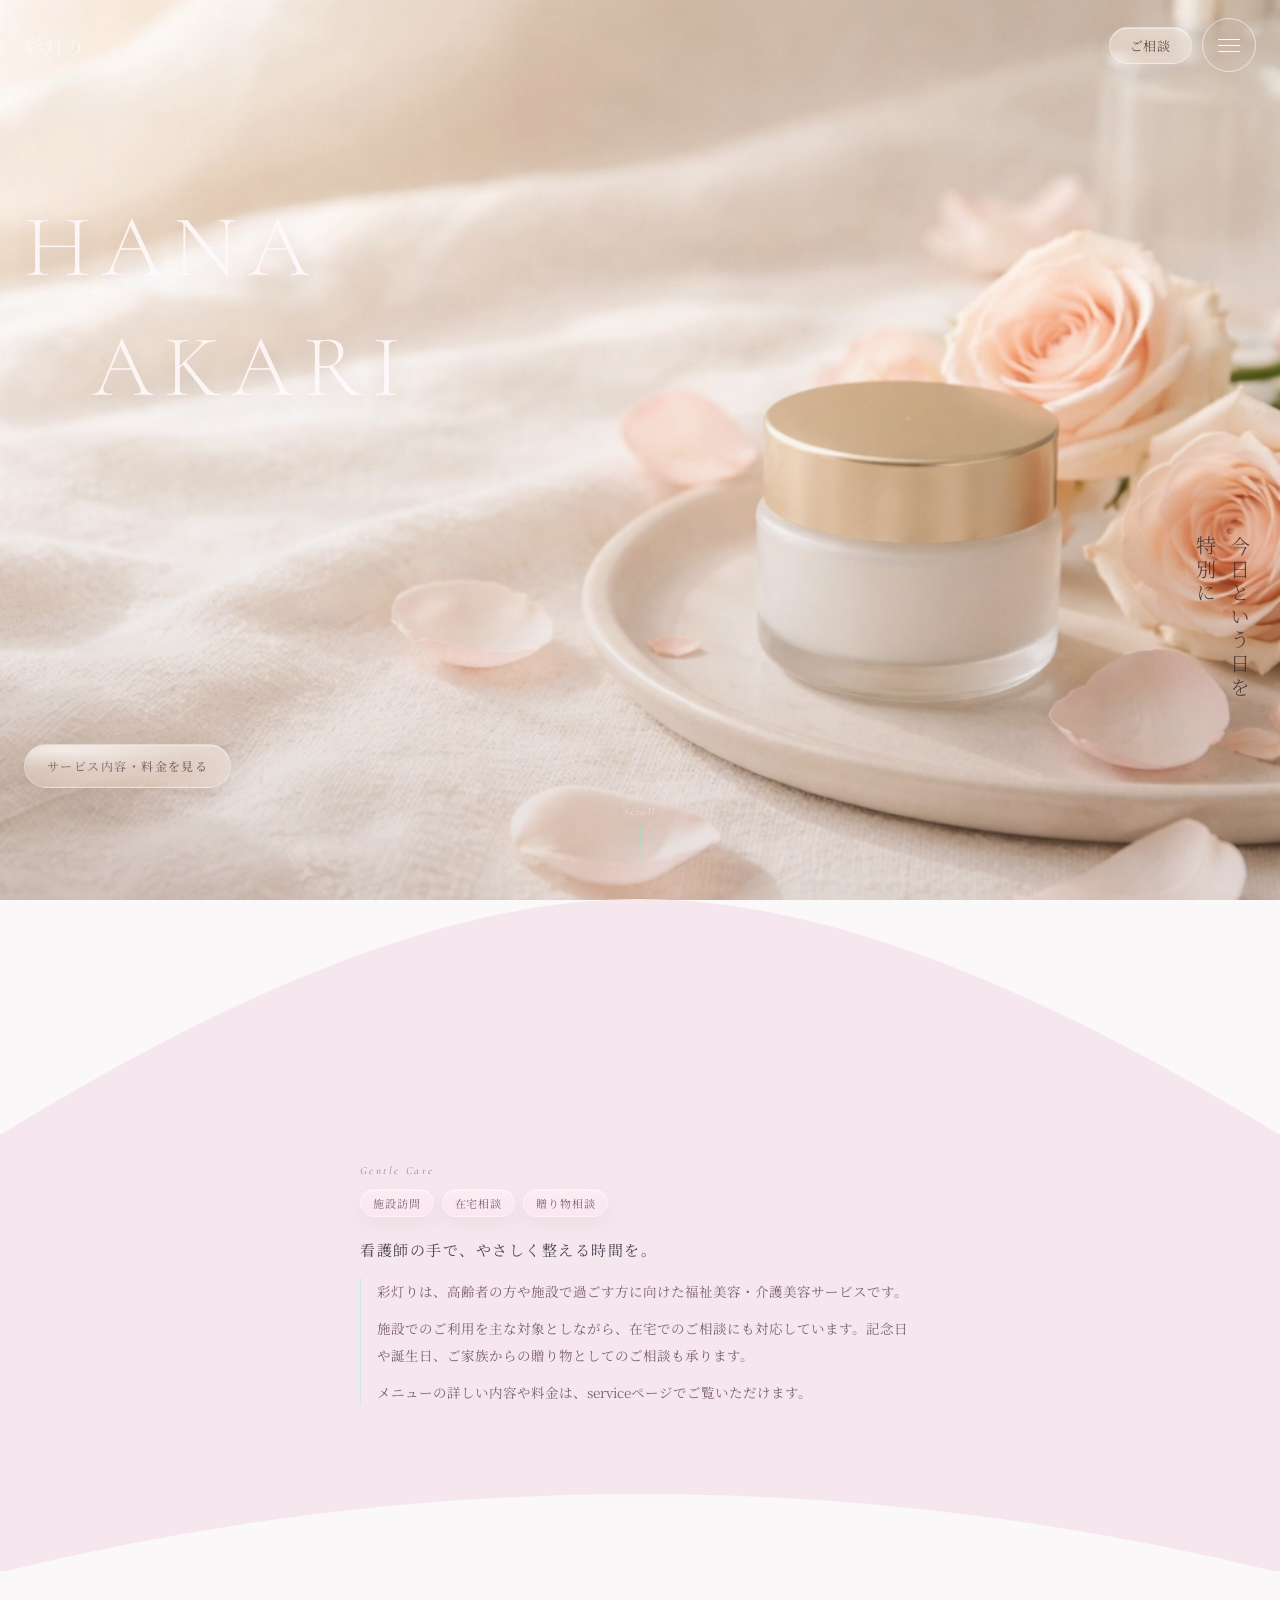
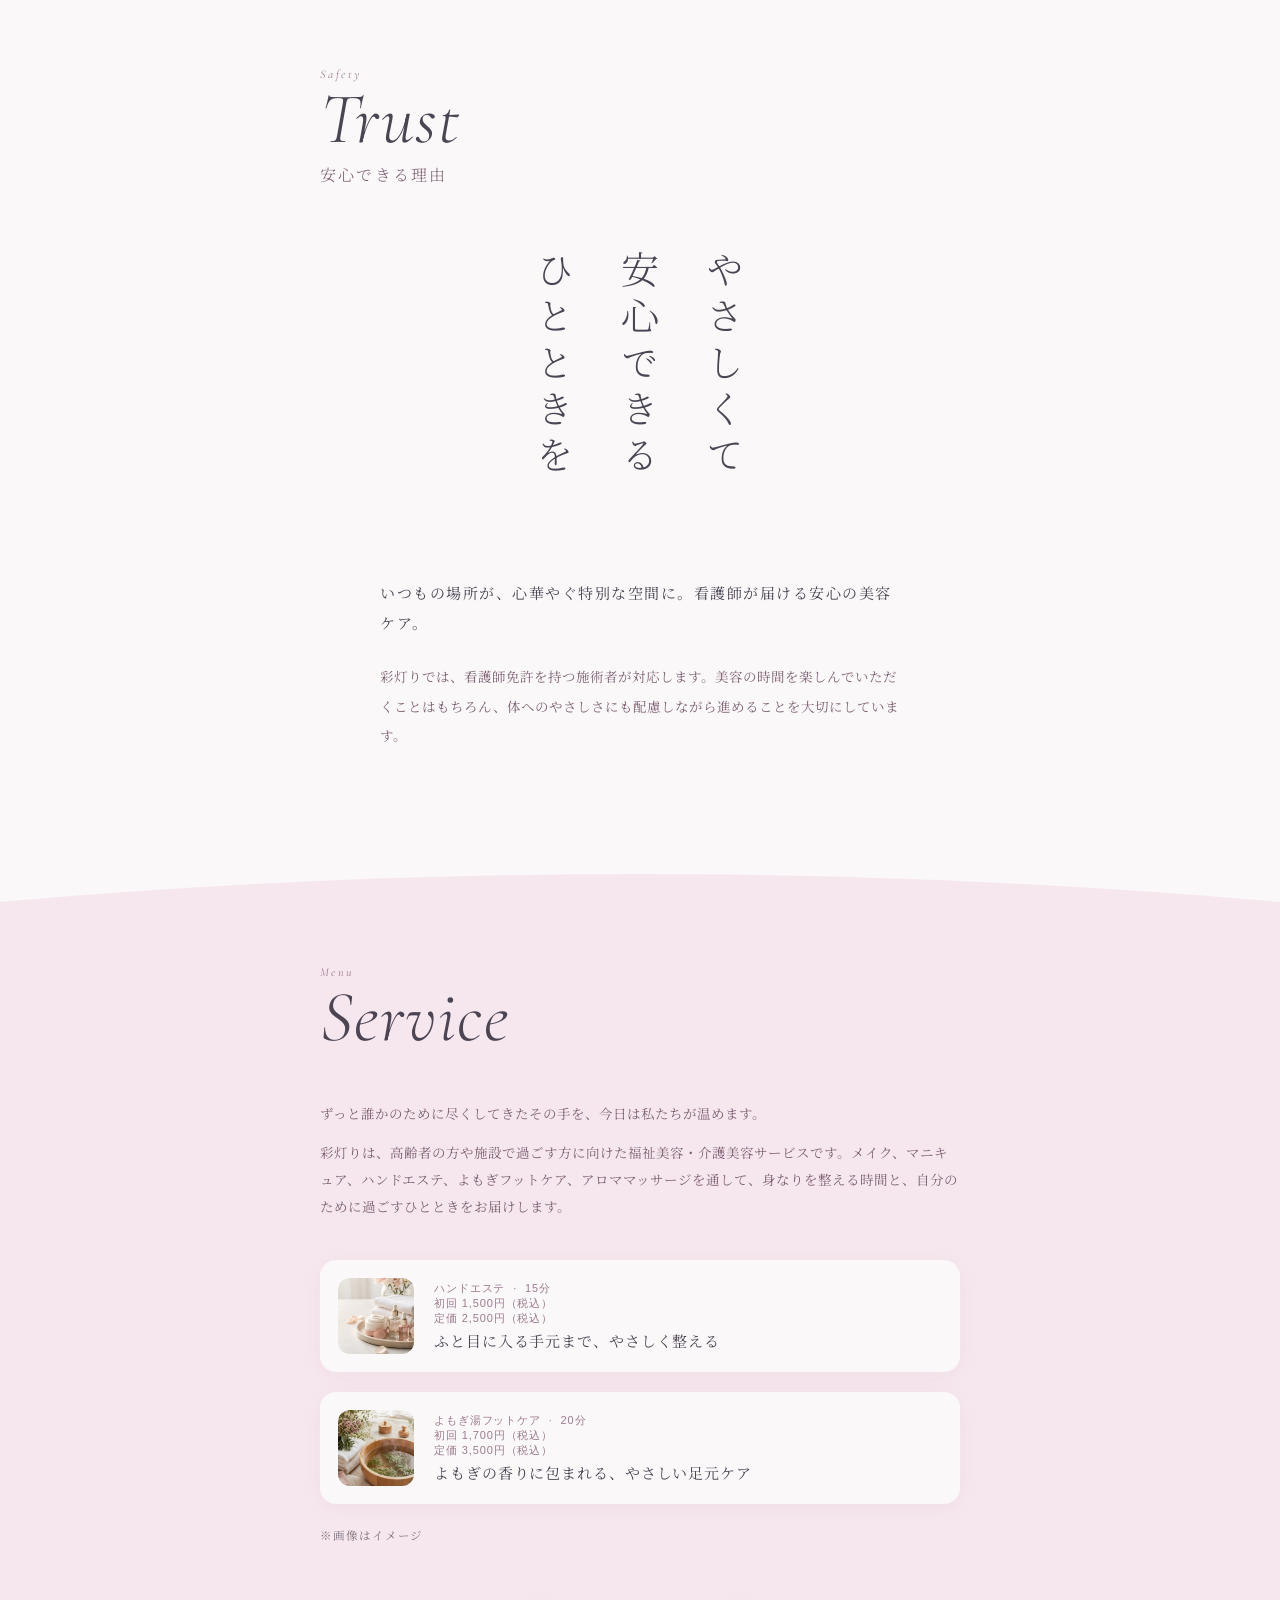
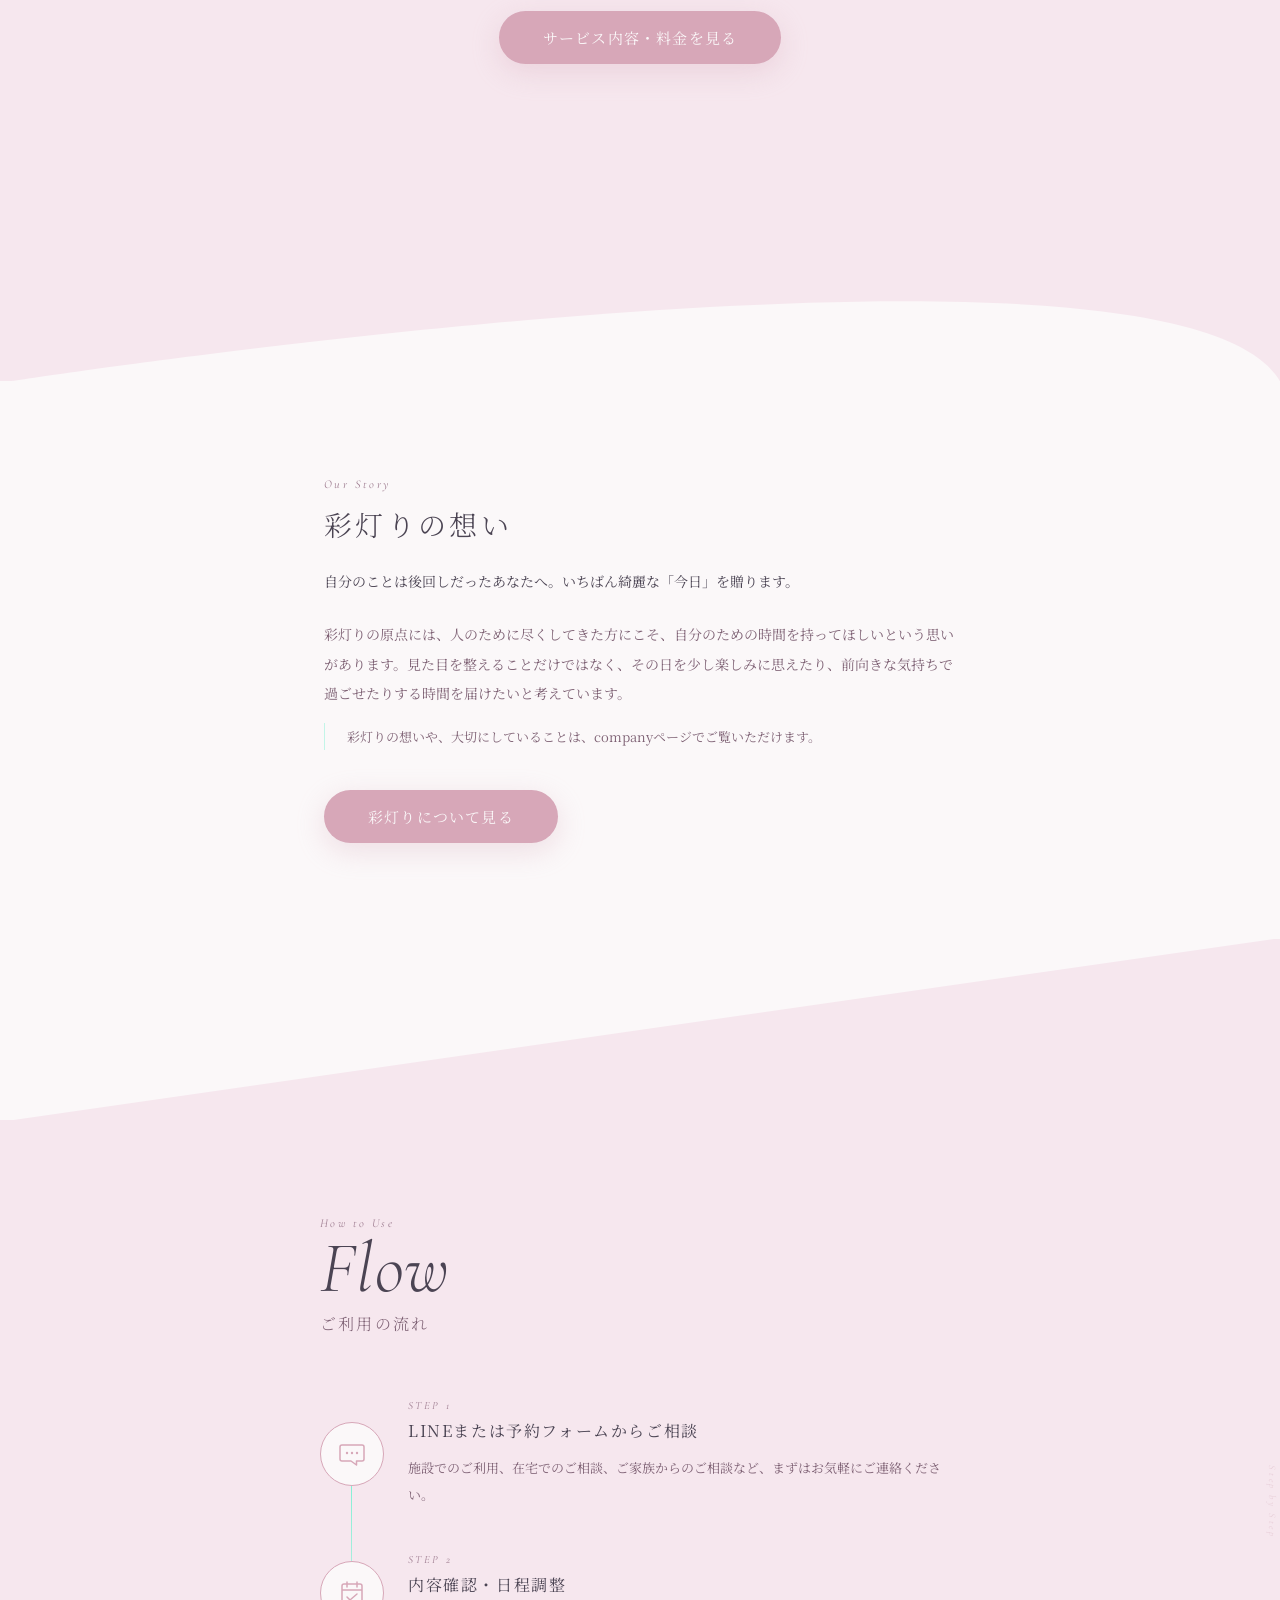
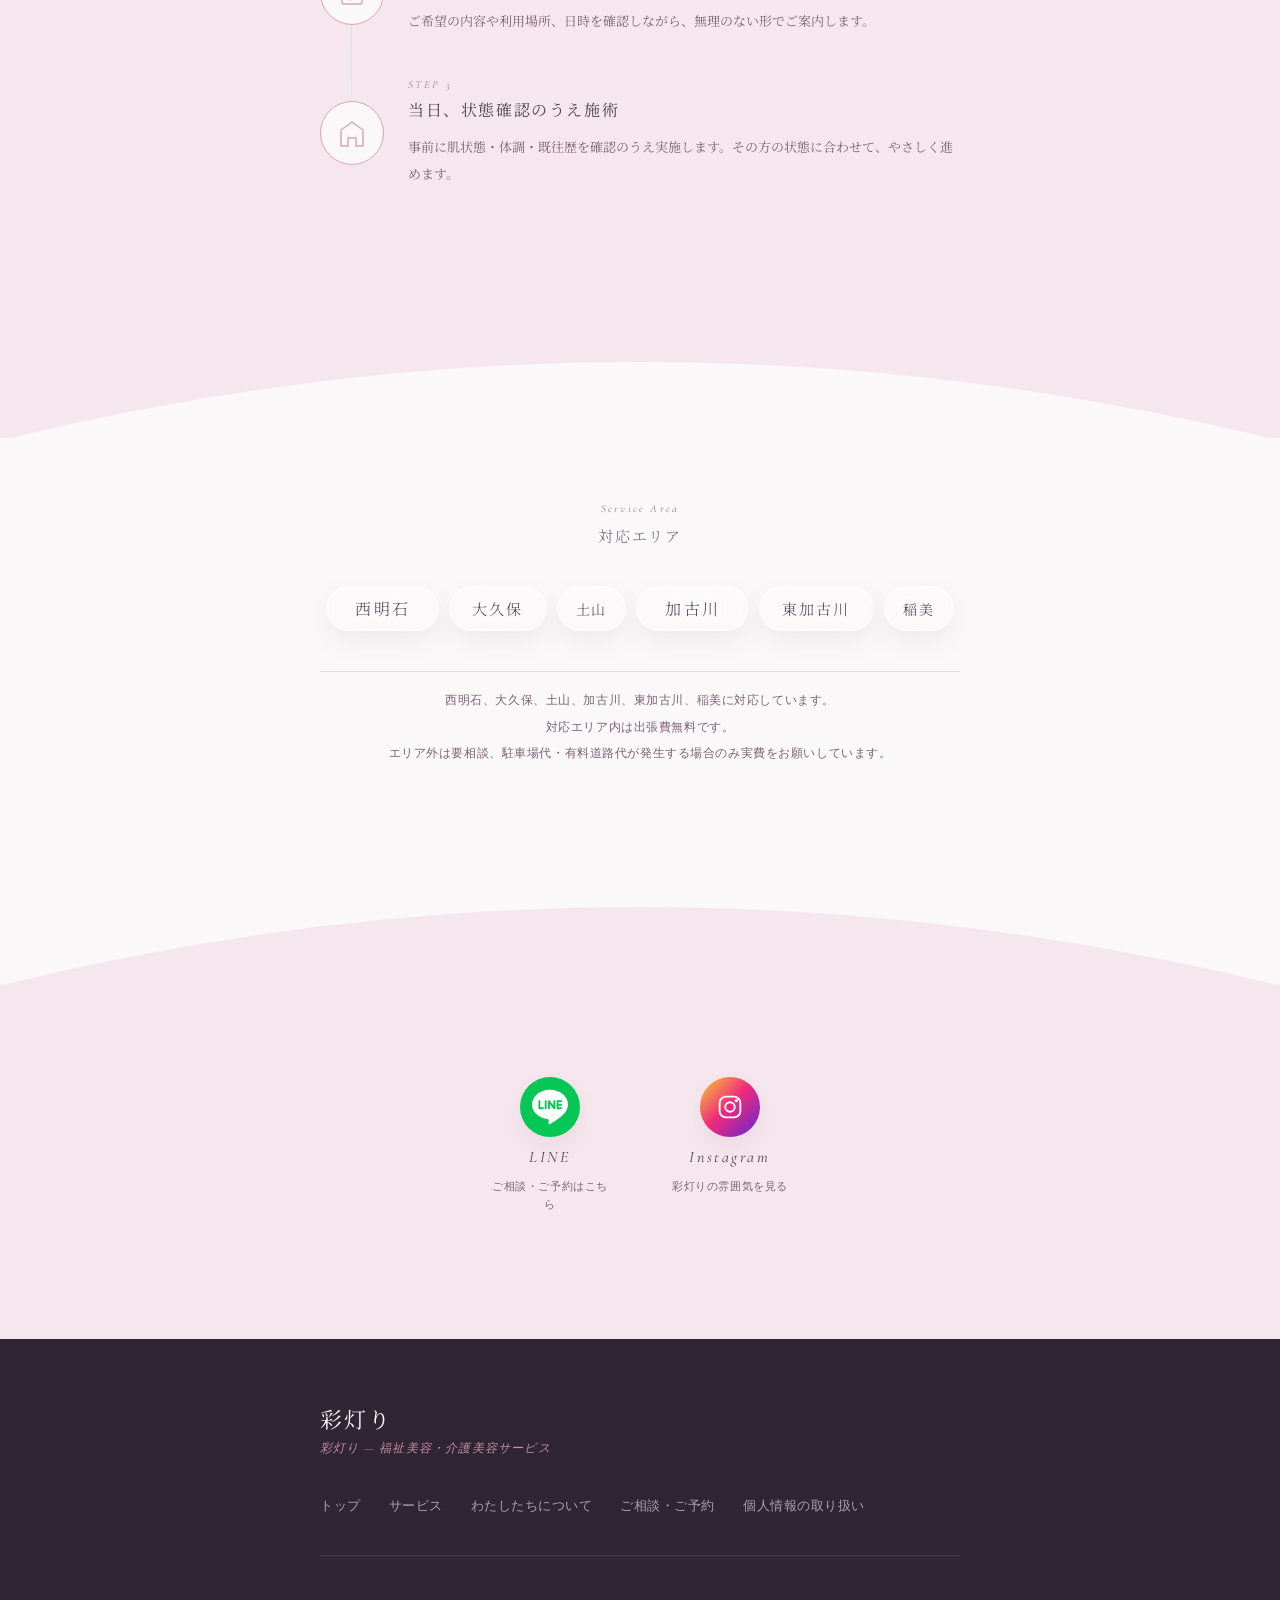
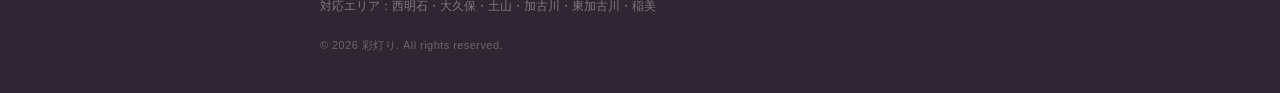
==== index.html @ be85fb14 "Add files via upload" ====
<!DOCTYPE html>
<html lang="ja">
<head>
  <meta charset="utf-8" />
  <meta name="viewport" content="width=device-width, initial-scale=1.0" />

  <title>彩灯り｜福祉美容・介護美容サービス</title>
  <meta name="description" content="彩灯りは、高齢者の方や施設で過ごす方に向けた福祉美容・介護美容サービスです。西明石・大久保・土山・加古川・東加古川・稲美を中心に、メイク、マニキュア、ハンドエステ、よもぎフットケア、アロママッサージをお届けします。" />

  <link rel="canonical" href="https://hanaakari.remedora.jp/" />

  <link rel="icon" href="assets/images/favicon.ico" />
  <link rel="apple-touch-icon" href="assets/images/apple-touch-icon.png" />

  <meta property="og:type" content="website" />
  <meta property="og:site_name" content="彩灯り" />
  <meta property="og:title" content="彩灯り｜福祉美容・介護美容サービス" />
  <meta property="og:description" content="看護師免許を持つ施術者が、福祉美容とアロマケアで今日という日を特別にする時間をお届けします。" />
  <meta property="og:url" content="https://hanaakari.remedora.jp/" />
  <meta property="og:image" content="https://hanaakari.remedora.jp/assets/images/ogp.jpg" />
  <meta property="og:locale" content="ja_JP" />

  <meta name="twitter:card" content="summary_large_image" />
  <meta name="twitter:title" content="彩灯り｜福祉美容・介護美容サービス" />
  <meta name="twitter:description" content="看護師免許を持つ施術者が、福祉美容とアロマケアで今日という日を特別にする時間をお届けします。" />
  <meta name="twitter:image" content="https://hanaakari.remedora.jp/assets/images/ogp.jpg" />

  <link rel="preconnect" href="https://fonts.googleapis.com" />
  <link rel="preconnect" href="https://fonts.gstatic.com" crossorigin />
  <link href="https://fonts.googleapis.com/css2?family=Cormorant+Garamond:ital,wght@0,300;0,400;1,300;1,400&amp;family=Noto+Serif+JP:wght@300;400&amp;display=swap" rel="stylesheet" />

  <link rel="stylesheet" href="assets/css/base.css" />
  <link rel="stylesheet" href="assets/css/components.css" />
  <link rel="stylesheet" href="assets/css/sections.css" />

  <script async src="https://www.googletagmanager.com/gtag/js?id=G-NT072ZRGZ3"></script>
  <script>
    window.dataLayer = window.dataLayer || [];
    function gtag(){dataLayer.push(arguments);}
    gtag('js', new Date());
    gtag('config', 'G-NT072ZRGZ3');
  </script>
</head>
<body>
<!-- ========== Loading Screen ========== -->
<div aria-label="読み込み中" class="site-loading" id="site-loading" role="status">
<div aria-hidden="true" class="site-loading__circles">
<div class="site-loading__circle"></div>
<div class="site-loading__circle"></div>
<div class="site-loading__circle"></div>
</div>
<div class="site-loading__inner">
<p class="site-loading__logo">彩灯り</p>
<p class="site-loading__sub">Irodori Care</p>
<div aria-hidden="true" class="site-loading__bar">
<div class="site-loading__bar-fill"></div>
</div>
</div>
</div>
<!-- ========== Header ========== -->
<header class="site-header" role="banner">
<a aria-label="彩灯り トップへ" class="site-header__logo" href="index.html">彩灯り</a>
<div class="site-header__actions">
<a class="pill-link--header" href="contact.html">ご相談</a>
<button aria-controls="navDrawer" aria-expanded="false" aria-label="メニューを開く" class="menu-circle">
<span aria-hidden="true" class="menu-circle__lines">
<span></span><span></span><span></span>
</span>
</button>
</div>
</header>
<!-- Navigation Drawer -->
<nav aria-label="サイトナビゲーション" class="nav-drawer" id="navDrawer">
<ul class="nav-drawer__list" role="list">
<li class="nav-drawer__item">
<a class="nav-drawer__link" href="index.html">
          トップ <span class="nav-en">Home</span>
</a>
</li>
<li class="nav-drawer__item">
<a class="nav-drawer__link" href="service.html">
          サービス <span class="nav-en">Service</span>
</a>
</li>
<li class="nav-drawer__item">
<a class="nav-drawer__link" href="company.html">
          わたしたちについて <span class="nav-en">Company</span>
</a>
</li>
<li class="nav-drawer__item">
<a class="nav-drawer__link" href="contact.html">
          ご相談・ご予約 <span class="nav-en">Contact</span>
</a>
</li>
</ul>
<div class="nav-drawer__contact">
<p class="nav-drawer__contact-label">Contact</p>
<a class="pill-cta" href="contact.html">ご相談はこちら</a>
</div>
</nav>
<main>
<!-- ========== Hero ========== -->
<section aria-label="ヒーローセクション" class="hero hero--visual-first">
<div aria-hidden="true" class="hero__bg"></div>

<div aria-hidden="true" class="hero__vertical-copy">
<span class="hero__vertical-line">今日という日を<br>特別に</span>
</div>

<div class="hero__content hero__content--visual-first">
<p class="hero__brand" aria-label="彩灯り">
<span class="hero__brand-line">HANA</span>
<span class="hero__brand-line hero__brand-line--sub">AKARI</span>
</p>
<a class="pill-cta pill-cta--hero" href="service.html" data-ga4-event="service_interest_click" data-ga4-cta-location="hero" data-ga4-cta-text="サービス内容・料金を見る" data-ga4-page-type="home">サービス内容・料金を見る</a>
</div>

<div aria-hidden="true" class="hero__scroll">
<span class="hero__scroll-label">Scroll</span>
<span class="hero__scroll-line"></span>
</div>
</section>

<!-- shape: hero → hero intro -->
<div aria-hidden="true" class="curve-top">
<svg preserveaspectratio="none" viewbox="0 0 390 72" xmlns="http://www.w3.org/2000/svg">
<path d="M0,72 C78,24 142,0 195,0 C248,0 312,24 390,72 L390,72 L0,72 Z" fill="#F6E7EE"></path>
</svg>
</div>

<div class="home-hero-copy">
  <div class="home-hero-copy__inner">
    <span class="home-hero-copy__eyebrow fade-up">Gentle Care</span>

    <div class="home-hero-copy__chips fade-up" data-delay="60" aria-label="対応内容">
      <span class="home-hero-copy__chip">施設訪問</span>
      <span class="home-hero-copy__chip">在宅相談</span>
      <span class="home-hero-copy__chip">贈り物相談</span>
    </div>

    <p class="home-hero-copy__lead fade-up">看護師の手で、やさしく整える時間を。</p>

    <div class="home-hero-copy__body">
      <p class="home-hero-copy__text fade-up" data-delay="100">彩灯りは、高齢者の方や施設で過ごす方に向けた福祉美容・介護美容サービスです。</p>
      <p class="home-hero-copy__text fade-up" data-delay="200">施設でのご利用を主な対象としながら、在宅でのご相談にも対応しています。記念日や誕生日、ご家族からの贈り物としてのご相談も承ります。</p>
      <p class="home-hero-copy__text fade-up" data-delay="300">メニューの詳しい内容や料金は、serviceページでご覧いただけます。</p>
    </div>
  </div>
</div>

<div aria-hidden="true" class="shape-divider shape-divider--arch-soft shape-divider--source-pink">
  <svg preserveAspectRatio="none" viewBox="0 0 390 48" xmlns="http://www.w3.org/2000/svg">
    <path d="M0,48 Q195,0 390,48 Z" fill="#FBF8F9"></path>
  </svg>
</div>

<!-- ========== Home Trust ========== -->
<section aria-labelledby="trust-heading" class="home-trust">
<div class="home-trust__inner">
<div class="section-heading">
<span class="section-heading__eyebrow fade-up">Safety</span>
<h2 class="section-heading__title fade-up" data-delay="100" id="trust-heading">Trust</h2>
<span class="section-heading__title-ja fade-up" data-delay="150">安心できる理由</span>
</div>
<div aria-label="やさしく、無理なく受けるために" class="home-trust__vertical fade-up" data-delay="200">
  <span class="home-trust__vertical-line">ひとときを</span>
  <span class="home-trust__vertical-line">安心できる</span>
  <span class="home-trust__vertical-line">やさしくて</span>
</div>
<div class="home-trust__body">
<p class="home-trust__lead fade-up" data-delay="300">いつもの場所が、心華やぐ特別な空間に。看護師が届ける安心の美容ケア。</p>
<div class="home-trust__prose">
  <p class="home-trust__text fade-up" data-delay="380">
    彩灯りでは、看護師免許を持つ施術者が対応します。美容の時間を楽しんでいただくことはもちろん、体へのやさしさにも配慮しながら進めることを大切にしています。
  </p>
</div>
</div>
</section>

<div aria-hidden="true" class="shape-divider shape-divider--arch-soft shape-divider--trust-to-service">
  <svg preserveAspectRatio="none" viewBox="0 0 390 48" xmlns="http://www.w3.org/2000/svg">
    <path d="M0,48 Q195,0 390,48 Z" fill="#F6E7EE"></path>
  </svg>
</div>

<!-- ========== Service Preview ========== -->
<section aria-labelledby="service-preview-heading" class="service-preview">
<div class="service-preview__inner">
<div class="section-heading">
<span class="section-heading__eyebrow fade-up">Menu</span>
<h2 class="section-heading__title fade-up" data-delay="100" id="service-preview-heading">Service</h2>
<span class="section-heading__title-ja fade-up" data-delay="150">できることを見る</span>
<p class="section-heading__lead fade-up" data-delay="200">ずっと誰かのために尽くしてきたその手を、今日は私たちが温めます。</p>
<div class="service-preview__prose">
  <p class="service-preview__body fade-up" data-delay="250">
    彩灯りは、高齢者の方や施設で過ごす方に向けた福祉美容・介護美容サービスです。メイク、マニキュア、ハンドエステ、よもぎフットケア、アロママッサージを通して、身なりを整える時間と、自分のために過ごすひとときをお届けします。
  </p>

</div>
<div class="service-preview__cards">
<article class="service-preview-card fade-up" data-delay="100">
<div class="service-preview-card__thumb">
<img alt="ハンドエステのイメージ" loading="lazy" src="assets/images/service-hand.jpg"/>
</div>
<div class="service-preview-card__info">
<p class="service-preview-card__meta">ハンドエステ  ·  15分<br>初回 1,500円（税込）<br>定価 2,500円（税込）</p>
<p class="service-preview-card__name">ふと目に入る手元まで、やさしく整える</p>
</div>
</article>
<article class="service-preview-card fade-up" data-delay="200">
<div class="service-preview-card__thumb">
<img alt="よもぎ湯フットケアのイメージ" loading="lazy" src="assets/images/service-foot.jpg"/>
</div>
<div class="service-preview-card__info">
<p class="service-preview-card__meta">よもぎ湯フットケア  ·  20分<br>初回 1,700円（税込）<br>定価 3,500円（税込）</p>
<p class="service-preview-card__name">よもぎの香りに包まれる、やさしい足元ケア</p>
</div>
</article>

<p class="service-preview__note fade-up" data-delay="350">※画像はイメージ</p>

</div>
<div style="text-align:center; margin-top: 8px;">
<a class="pill-cta fade-up" href="service.html" data-ga4-event="service_interest_click" data-ga4-cta-location="service" data-ga4-cta-text="サービス内容・料金を見る" data-ga4-page-type="home">サービス内容・料金を見る</a>
</div>
</div>
</section>
<!-- shape: service-preview → concept-preview (右寄りスクープ) -->
<div aria-hidden="true" class="shape-divider shape-divider--scoop-right shape-divider--source-pink">
<svg preserveaspectratio="none" viewbox="0 0 390 56">
<path d="M0,56 C0,56 360,0 390,56 Z" fill="#FBF8F9"></path>
</svg>
</div>
<!-- ========== Concept Preview ========== -->
<section aria-labelledby="concept-heading" class="concept-preview">
<div class="concept-preview__inner">

<div class="concept-preview__text-block">
<span class="concept-preview__eyebrow fade-up">Our Story</span>
<h2 class="concept-preview__title fade-up" data-delay="100" id="concept-heading">彩灯りの想い</h2><div class="concept-preview__prose fade-up" data-delay="200"><p class="concept-preview__body concept-preview__body--lead"><strong class="concept-preview__lead">自分のことは後回しだったあなたへ。いちばん綺麗な「今日」を贈ります。</strong></p><p class="concept-preview__body">彩灯りの原点には、人のために尽くしてきた方にこそ、自分のための時間を持ってほしいという思いがあります。見た目を整えることだけではなく、その日を少し楽しみに思えたり、前向きな気持ちで過ごせたりする時間を届けたいと考えています。</p><p class="concept-preview__body concept-preview__body--closing">彩灯りの想いや、大切にしていることは、companyページでご覧いただけます。</p></div>
<a class="pill-cta fade-up" data-delay="300" href="company.html">彩灯りについて見る</a>
</div>
</div>
</section>
<!-- shape: concept-preview → home-flow (斜め上昇) -->
<div aria-hidden="true" class="shape-divider shape-divider--diagonal">
<svg preserveaspectratio="none" viewbox="0 0 390 56">
<path d="M0,56 L390,0 L390,56 Z" fill="#F6E7EE"></path>
</svg>
</div>
<!-- ========== Home Flow ========== -->
<section aria-labelledby="flow-heading" class="home-flow" style="position:relative;">
<div class="home-flow__inner">
<div class="section-heading home-flow__header">
<span class="section-heading__eyebrow fade-up">How to Use</span>
<h2 class="section-heading__title fade-up" data-delay="100" id="flow-heading">Flow</h2>
<span class="section-heading__title-ja fade-up" data-delay="150">ご利用の流れ</span>
</div>
<span aria-hidden="true" class="vert-section-label">Step by Step</span>
<ol class="home-flow__list">
<li class="home-flow__item fade-up" data-delay="100">
<div aria-hidden="true" class="home-flow__icon">
<svg fill="none" height="28" viewbox="0 0 28 28" width="28" xmlns="http://www.w3.org/2000/svg">
<path d="M24 5H4a2 2 0 00-2 2v12a2 2 0 002 2h9l5.5 4v-4H24a2 2 0 002-2V7a2 2 0 00-2-2z" stroke="currentColor" stroke-linejoin="round" stroke-width="1.5"></path>
<circle cx="9" cy="13" fill="currentColor" r="1.2"></circle>
<circle cx="14" cy="13" fill="currentColor" r="1.2"></circle>
<circle cx="19" cy="13" fill="currentColor" r="1.2"></circle>
</svg>
</div>
<div class="home-flow__content">
<span class="home-flow__step">STEP 1</span>
<h3 class="home-flow__title">LINEまたは予約フォームからご相談</h3>
<p class="home-flow__text">施設でのご利用、在宅でのご相談、ご家族からのご相談など、まずはお気軽にご連絡ください。</p>
</div>
</li>
<li class="home-flow__item fade-up" data-delay="200">
<div aria-hidden="true" class="home-flow__icon">
<svg fill="none" height="28" viewbox="0 0 28 28" width="28" xmlns="http://www.w3.org/2000/svg">
<rect height="20" rx="2" stroke="currentColor" stroke-width="1.5" width="20" x="4" y="5"></rect>
<line stroke="currentColor" stroke-width="1.5" x1="4" x2="24" y1="11" y2="11"></line>
<line stroke="currentColor" stroke-linecap="round" stroke-width="1.5" x1="9" x2="9" y1="3" y2="8"></line>
<line stroke="currentColor" stroke-linecap="round" stroke-width="1.5" x1="19" x2="19" y1="3" y2="8"></line>
<path d="M9 18l3 3 7-6" stroke="currentColor" stroke-linecap="round" stroke-linejoin="round" stroke-width="1.5"></path>
</svg>
</div>
<div class="home-flow__content">
<span class="home-flow__step">STEP 2</span>
<h3 class="home-flow__title">内容確認・日程調整</h3>
<p class="home-flow__text">ご希望の内容や利用場所、日時を確認しながら、無理のない形でご案内します。</p>
</div>
</li>
<li class="home-flow__item fade-up" data-delay="300">
<div aria-hidden="true" class="home-flow__icon">
<svg fill="none" height="28" viewbox="0 0 28 28" width="28" xmlns="http://www.w3.org/2000/svg">
<path d="M14 3L3 11v16h7v-8h8v8h7V11z" stroke="currentColor" stroke-linejoin="round" stroke-width="1.5"></path>
</svg>
</div>
<div class="home-flow__content">
<span class="home-flow__step">STEP 3</span>
<h3 class="home-flow__title">当日、状態確認のうえ施術</h3>
<p class="home-flow__text">事前に肌状態・体調・既往歴を確認のうえ実施します。その方の状態に合わせて、やさしく進めます。</p>
</div>
</li>
</ol>
</div>
</section>
<!-- shape: home-flow → home-area (ゆるいアーチ) -->
<div aria-hidden="true" class="shape-divider shape-divider--arch-soft shape-divider--source-pink">
<svg preserveaspectratio="none" viewbox="0 0 390 48">
<path d="M0,48 Q195,0 390,48 Z" fill="#FBF8F9"></path>
</svg>
</div>
<!-- ========== Home Area ========== -->
<section aria-labelledby="area-heading" class="home-area">
<div class="home-area__inner">
<div class="home-area__header">
<span class="home-area__label fade-up">Service Area</span>
<h2 class="home-area__title fade-up" data-delay="100" id="area-heading">対応エリア</h2>
</div>
<div class="home-area__chips fade-up" data-delay="200">
<span class="home-area__chip home-area__chip--wide">西明石</span>
<span class="home-area__chip">大久保</span>
<span class="home-area__chip home-area__chip--compact">土山</span>
<span class="home-area__chip home-area__chip--wide">加古川</span>
<span class="home-area__chip">東加古川</span>
<span class="home-area__chip home-area__chip--compact">稲美</span>
</div>
<div class="home-area__note fade-up" data-delay="300">
<p>西明石、大久保、土山、加古川、東加古川、稲美に対応しています。</p>
<p>対応エリア内は出張費無料です。</p>
<p>エリア外は要相談、駐車場代・有料道路代が発生する場合のみ実費をお願いしています。</p>
</div>
</div>
</section>
<div aria-hidden="true" class="shape-divider shape-divider--arch-soft shape-divider--source-off-white">
<svg preserveaspectratio="none" viewbox="0 0 390 48">
<path d="M0,48 Q195,0 390,48 Z" fill="#F6E7EE"></path>
</svg>
</div>
<!-- ========== Service Social Icons ========== -->
<section aria-label="SNS・お問い合わせ" class="service-social-icons">
  <div class="service-social-icons__inner">
    <ul class="service-social-icons__list" role="list">
      <li class="service-social-icons__item fade-up">
        <a aria-label="LINEで相談・ご予約" class="service-social-icons__link" href="https://chat.line.biz/Uea7caabaea876e6f69f7fde9b84fb55f/chat/2U6c88d57a7ef0c87a5e56146b86e56102?messageId=610021434470957183" rel="noopener noreferrer" target="_blank" data-ga4-event="line_click" data-ga4-cta-location="service" data-ga4-cta-text="LINE" data-ga4-page-type="home" data-ga4-destination-type="line">
          <span aria-hidden="true" class="service-social-icons__icon service-social-icons__icon--line">
            <svg viewBox="0 0 24 24" xmlns="http://www.w3.org/2000/svg" aria-hidden="true">
              <path fill="currentColor" d="M19.365 9.863c.349 0 .63.285.63.631 0 .345-.281.63-.63.63H17.61v1.125h1.755c.349 0 .63.283.63.63 0 .344-.281.629-.63.629h-2.386c-.345 0-.627-.285-.627-.629V8.108c0-.345.282-.63.63-.63h2.386c.346 0 .627.285.627.63 0 .349-.281.63-.63.63H17.61v1.125h1.755zm-3.855 3.016c0 .27-.174.51-.432.596-.064.021-.133.031-.199.031-.211 0-.391-.09-.51-.25l-2.443-3.317v2.94c0 .344-.279.629-.631.629-.346 0-.626-.285-.626-.629V8.108c0-.27.173-.51.43-.595.06-.023.136-.033.194-.033.195 0 .375.104.495.254l2.462 3.33V8.108c0-.345.282-.63.63-.63.345 0 .63.285.63.63v4.771zm-5.741 0c0 .344-.282.629-.631.629-.345 0-.627-.285-.627-.629V8.108c0-.345.282-.63.63-.63.346 0 .628.285.628.63v4.771zm-2.466.629H4.917c-.345 0-.63-.285-.63-.629V8.108c0-.345.285-.63.63-.63.348 0 .63.285.63.63v4.141h1.756c.348 0 .629.283.629.63 0 .344-.282.629-.629.629M24 10.314C24 4.943 18.615.572 12 .572S0 4.943 0 10.314c0 4.811 4.27 8.842 10.035 9.608.391.082.923.258 1.058.59.12.301.079.766.038 1.08l-.164 1.02c-.045.301-.24 1.186 1.049.645 1.291-.539 6.916-4.078 9.436-6.975C23.176 14.393 24 12.458 24 10.314"/>
            </svg>
          </span>
          <span class="service-social-icons__label">LINE</span>
          <span class="service-social-icons__sub">ご相談・ご予約はこちら</span>
        </a>
      </li>

      <li class="service-social-icons__item fade-up" data-delay="150">
        <a aria-label="Instagramで雰囲気を見る" class="service-social-icons__link" href="https://www.instagram.com/hanaakari.1111?igsh=MWtibWt0c3Vua2Qzdg==" rel="noopener noreferrer" target="_blank" data-ga4-event="instagram_click" data-ga4-cta-location="service" data-ga4-cta-text="Instagram" data-ga4-page-type="home" data-ga4-destination-type="instagram">
          <span aria-hidden="true" class="service-social-icons__icon service-social-icons__icon--ig">
            <svg viewBox="0 0 34 34" xmlns="http://www.w3.org/2000/svg" role="img" aria-hidden="true">
              <rect x="5.25" y="5.25" width="23.5" height="23.5" rx="7.2" stroke="currentColor" stroke-width="2.1" fill="none"/>
              <circle cx="17" cy="17" r="5.4" stroke="currentColor" stroke-width="2.1" fill="none"/>
              <circle cx="24.2" cy="9.8" r="1.9" fill="currentColor"/>
            </svg>
          </span>
          <span class="service-social-icons__label">Instagram</span>
          <span class="service-social-icons__sub">彩灯りの雰囲気を見る</span>
        </a>
      </li>
    </ul>
  </div>

</section>
</main>
<!-- ========== Footer ========== -->
<footer class="site-footer" role="contentinfo">
<div class="site-footer__inner">
<p class="site-footer__logo">彩灯り</p>
<p class="site-footer__tagline">彩灯り — 福祉美容・介護美容サービス</p>
<nav aria-label="フッターナビゲーション" class="site-footer__nav">
<a href="index.html">トップ</a>
<a href="service.html">サービス</a>
<a href="company.html">わたしたちについて</a>
<a href="contact.html">ご相談・ご予約</a>
<a href="privacy.html">個人情報の取り扱い</a>
</nav>
<p class="site-footer__area">対応エリア：西明石・大久保・土山・加古川・東加古川・稲美</p>
<p class="site-footer__copy">© 2026 彩灯り. All rights reserved.</p>
</div>
</footer>
<script src="assets/js/main.js"></script>
<script src="assets/js/custom-analytics.js"></script>
</body>
</html>
---- assets/css/base.css ----
/* ==========================================
   彩灯り (Irodori Care) - SP First Stylesheet
   ========================================== */

/* ==========================================
   1. Base & Variables
   ========================================== */
:root {
  /* Colors */
  --c-light-pink: #F6E7EE;
  --c-off-white: #FBF8F9;
  --c-pink-beige: #EED9DE;
  --c-lavender: #E9E1F0;
  --c-dusky-rose: #C48FA2;
  --c-mauve: #9D7B8F;
  --c-text-dark: #4B4453;
  --c-text-mid: #7E6174;
  --c-text-light: #FFF8FB;
  --c-cta: #D7A7B8;
  --c-cta-hover: #C49AAB;
  --c-deep: #2F2533;

  /* Spacing (8px grid) */
  --sp-xs: 8px;
  --sp-sm: 16px;
  --sp-md: 24px;
  --sp-lg: 40px;
  --sp-xl: 64px;
  --sp-2xl: 96px;

  /* Layout */
  --content-px: 24px;
  --max-content: 640px;

  /* Fonts */
  --font-mincho: "Noto Serif JP", "Hiragino Mincho ProN", "Yu Mincho", "YuMincho", serif;
  --font-sans: "Hiragino Kaku Gothic ProN", "Yu Gothic", "Noto Sans JP", sans-serif;
  --font-display: "Cormorant Garamond", "Playfair Display", Georgia, serif;

  /* Easing */
  --ease-out: cubic-bezier(0.25, 0.46, 0.45, 0.94);
  --dur-fade: 700ms;
}

/* Reset */
*, *::before, *::after {
  box-sizing: border-box;
  margin: 0;
  padding: 0;
}

html {
  font-size: 16px;
  scroll-behavior: smooth;
  -webkit-text-size-adjust: 100%;
  text-size-adjust: 100%;
}

body {
  font-family: var(--font-mincho);
  color: var(--c-text-dark);
  background: var(--c-off-white);
  overflow-x: hidden;
  -webkit-font-smoothing: antialiased;
  -moz-osx-font-smoothing: grayscale;
}

img {
  display: block;
  max-width: 100%;
  height: auto;
}

a {
  color: inherit;
  text-decoration: none;
}

button {
  border: none;
  background: none;
  cursor: pointer;
  font: inherit;
}

/* ==========================================
   2. Utility
   ========================================== */
.container {
  width: 100%;
  max-width: var(--max-content);
  margin-inline: auto;
  padding-inline: var(--content-px);
}

.visually-hidden {
  position: absolute;
  width: 1px;
  height: 1px;
  padding: 0;
  margin: -1px;
  overflow: hidden;
  clip: rect(0 0 0 0);
  white-space: nowrap;
  border: 0;
}
---- assets/css/components.css ----
/* ==========================================
   3. Header
   ========================================== */
.site-header {
  position: fixed;
  top: 0;
  left: 0;
  right: 0;
  z-index: 100;
  padding: 18px var(--content-px);
  display: flex;
  align-items: center;
  justify-content: space-between;
  transition: background 0.45s var(--ease-out), box-shadow 0.45s var(--ease-out);
}

.site-header.is-scrolled {
  background: rgba(251, 248, 249, 0.94);
  backdrop-filter: blur(10px);
  -webkit-backdrop-filter: blur(10px);
  box-shadow: 0 1px 24px rgba(196, 143, 162, 0.14);
}

.site-header__logo {
  font-family: var(--font-mincho);
  font-size: 19px;
  font-weight: 400;
  letter-spacing: 0.1em;
  color: var(--c-off-white);
  transition: color 0.45s var(--ease-out);
}

.site-header.is-scrolled .site-header__logo {
  color: var(--c-text-dark);
}

.site-header__actions {
  display: flex;
  align-items: center;
  gap: 10px;
}

/* Pill link in header */
.pill-link--header {
  display: inline-flex;
  align-items: center;
  justify-content: center;
  padding: 8px 20px;
  border-radius: 999px;
  border: 1px solid rgba(255, 255, 255, 0.34);
  background:
    linear-gradient(
      180deg,
      rgba(255, 255, 255, 0.34) 0%,
      rgba(255, 255, 255, 0.16) 52%,
      rgba(255, 255, 255, 0.10) 100%
    );
  backdrop-filter: blur(18px) saturate(165%);
  -webkit-backdrop-filter: blur(18px) saturate(165%);
  font-family: var(--font-mincho);
  font-size: 13px;
  letter-spacing: 0.06em;
  color: rgba(88, 67, 74, 0.92);
  box-shadow:
    0 10px 24px rgba(94, 71, 79, 0.08),
    inset 0 1px 0 rgba(255, 255, 255, 0.48),
    inset 0 -1px 0 rgba(255, 255, 255, 0.10);
  transition: background 0.3s, color 0.3s, box-shadow 0.3s, border-color 0.3s;
}

.site-header.is-scrolled .pill-link--header {
  border-color: rgba(196, 143, 162, 0.26);
  background:
    linear-gradient(
      180deg,
      rgba(255, 255, 255, 0.40) 0%,
      rgba(255, 255, 255, 0.18) 52%,
      rgba(255, 255, 255, 0.10) 100%
    );
  color: rgba(88, 67, 74, 0.94);
  backdrop-filter: blur(18px) saturate(165%);
  -webkit-backdrop-filter: blur(18px) saturate(165%);
}

/* Menu circle button */
.menu-circle {
  width: 54px;
  height: 54px;
  border-radius: 50%;
  border: 1px solid rgba(255, 248, 251, 0.65);
  background: transparent;
  color: var(--c-off-white);
  display: flex;
  align-items: center;
  justify-content: center;
  transition: border-color 0.3s, color 0.3s, background 0.3s;
  position: relative;
  z-index: 110;
}

.site-header.is-scrolled .menu-circle {
  border-color: var(--c-dusky-rose);
  color: var(--c-mauve);
}

.menu-circle__lines {
  display: flex;
  flex-direction: column;
  gap: 5px;
  width: 22px;
}

.menu-circle__lines span {
  display: block;
  height: 1px;
  background: currentColor;
  transition: transform 0.35s var(--ease-out), opacity 0.35s;
}

.menu-circle.is-active .menu-circle__lines span:nth-child(1) {
  transform: translateY(6px) rotate(45deg);
}
.menu-circle.is-active .menu-circle__lines span:nth-child(2) {
  opacity: 0;
}
.menu-circle.is-active .menu-circle__lines span:nth-child(3) {
  transform: translateY(-6px) rotate(-45deg);
}

/* Navigation drawer */
.nav-drawer {
  position: fixed;
  inset: 0;
  z-index: 90;
  background: var(--c-off-white);
  display: flex;
  flex-direction: column;
  justify-content: center;
  padding: 80px var(--content-px) var(--content-px);
  opacity: 0;
  pointer-events: none;
  transition: opacity 0.4s var(--ease-out);
}

.nav-drawer.is-open {
  opacity: 1;
  pointer-events: all;
}

.nav-drawer__list {
  list-style: none;
  display: flex;
  flex-direction: column;
  gap: 36px;
}

.nav-drawer__link {
  display: flex;
  align-items: baseline;
  gap: 16px;
  font-family: var(--font-mincho);
  font-size: 26px;
  font-weight: 300;
  color: var(--c-text-dark);
  letter-spacing: 0.08em;
  border-bottom: 1px solid var(--c-light-pink);
  padding-bottom: 14px;
  transition: color 0.25s;
}

.nav-drawer__link:hover {
  color: var(--c-mauve);
}

.nav-drawer__link .nav-en {
  font-family: var(--font-display);
  font-size: 14px;
  color: var(--c-text-mid);
  font-style: italic;
  letter-spacing: 0.12em;
}

.nav-drawer__contact {
  margin-top: 48px;
}

.nav-drawer__contact-label {
  font-family: var(--font-sans);
  font-size: 11px;
  letter-spacing: 0.14em;
  color: var(--c-text-mid);
  margin-bottom: 12px;
  text-transform: uppercase;
}

/* ==========================================
   4. Footer
   ========================================== */
.site-footer {
  background: var(--c-deep);
  color: var(--c-text-light);
  padding: var(--sp-xl) var(--content-px) 40px;
}

.site-footer__inner {
  max-width: var(--max-content);
  margin-inline: auto;
}

.site-footer__logo {
  font-family: var(--font-mincho);
  font-size: 22px;
  letter-spacing: 0.1em;
  margin-bottom: 6px;
}

.site-footer__tagline {
  font-family: var(--font-display);
  font-size: 12px;
  font-style: italic;
  color: var(--c-dusky-rose);
  letter-spacing: 0.1em;
  margin-bottom: var(--sp-lg);
}

.site-footer__nav {
  display: flex;
  flex-wrap: wrap;
  gap: 12px 28px;
  margin-bottom: var(--sp-lg);
  padding-bottom: var(--sp-lg);
  border-bottom: 1px solid rgba(255, 248, 251, 0.1);
}

.site-footer__nav a {
  font-family: var(--font-sans);
  font-size: 13px;
  color: rgba(255, 248, 251, 0.6);
  letter-spacing: 0.04em;
  transition: color 0.2s;
}

.site-footer__nav a:hover {
  color: var(--c-cta);
}

.site-footer__area {
  font-family: var(--font-sans);
  font-size: 12px;
  color: rgba(255, 248, 251, 0.4);
  line-height: 1.8;
  margin-bottom: 20px;
}

.site-footer__copy {
  font-family: var(--font-sans);
  font-size: 11px;
  color: rgba(255, 248, 251, 0.3);
  letter-spacing: 0.04em;
}

/* ==========================================
   5. CTA Buttons
   ========================================== */
.pill-cta {
  display: inline-flex;
  align-items: center;
  justify-content: center;
  gap: 8px;
  padding: 16px 44px;
  border-radius: 999px;
  background: var(--c-cta);
  color: var(--c-off-white);
  font-family: var(--font-mincho);
  font-size: 15px;
  letter-spacing: 0.08em;
  box-shadow: 0 8px 28px rgba(215, 167, 184, 0.32);
  transition: transform 0.28s var(--ease-out), box-shadow 0.28s, background 0.28s;
}

.pill-cta:hover {
  transform: translateY(-3px);
  box-shadow: 0 14px 36px rgba(215, 167, 184, 0.44);
  background: var(--c-cta-hover);
}

.pill-cta--hero {
  background: rgba(255, 248, 251, 0.78);
  color: var(--c-text-dark);
  backdrop-filter: blur(14px);
  -webkit-backdrop-filter: blur(14px);
  box-shadow: 0 8px 24px rgba(0, 0, 0, 0.12);
}

.pill-cta--hero:hover {
  background: rgba(255, 248, 251, 0.94);
  transform: translateY(-3px);
}

.pill-cta--line {
  background: #06C755;
  box-shadow: 0 8px 24px rgba(6, 199, 85, 0.28);
}

.pill-cta--line:hover {
  background: #04b34c;
  box-shadow: 0 12px 32px rgba(6, 199, 85, 0.4);
}

.pill-cta--phone {
  background: var(--c-off-white);
  color: var(--c-text-dark);
  box-shadow: 0 8px 24px rgba(0, 0, 0, 0.1);
}

.pill-cta--phone:hover {
  background: #fff;
  transform: translateY(-3px);
}

.circle-cta {
  width: 72px;
  height: 72px;
  border-radius: 50%;
  border: 1.5px solid var(--c-dusky-rose);
  background: transparent;
  color: var(--c-dusky-rose);
  font-size: 22px;
  display: inline-flex;
  align-items: center;
  justify-content: center;
  transition: all 0.28s var(--ease-out);
  flex-shrink: 0;
}

.circle-cta:hover {
  background: var(--c-dusky-rose);
  color: var(--c-off-white);
  transform: translateY(-2px);
}

/* ==========================================
   6. Curve Dividers
   ========================================== */
.curve-top,
.curve-bottom {
  display: block;
  width: 100%;
  overflow: hidden;
  line-height: 0;
  position: relative;
  z-index: 2;
  isolation: isolate;
}

.curve-top {
  margin-bottom: -1px;
}

.curve-bottom {
  margin-top: -1px;
}

.curve-top svg,
.curve-bottom svg {
  display: block;
  width: calc(100% + 2px);
  margin-left: -1px;
  backface-visibility: hidden;
  transform: translateZ(0);
}

/* ==========================================
   7. Section Heading
   ========================================== */
.section-heading {
  margin-bottom: var(--sp-lg);
}

.section-heading__eyebrow {
  font-family: var(--font-display);
  font-size: 12px;
  letter-spacing: 0.2em;
  color: var(--c-mauve);
  margin-bottom: 4px;
  font-style: italic;
  display: block;
}

.section-heading__title {
  font-family: var(--font-display);
  font-size: clamp(48px, 13vw, 72px);
  font-weight: 300;
  line-height: 0.95;
  letter-spacing: 0.02em;
  color: var(--c-text-dark);
  font-style: italic;
}

.section-heading__title-ja {
  display: block;
  font-family: var(--font-mincho);
  font-size: 16px;
  font-weight: 300;
  letter-spacing: 0.14em;
  color: var(--c-text-mid);
  margin-top: 10px;
  font-style: normal;
}

.section-heading__lead {
  font-family: var(--font-mincho);
  font-size: 13.5px;
  line-height: 2.0;
  color: var(--c-text-mid);
  margin-top: 16px;
  max-width: 74vw;
}

/* ==========================================
   8. Fade-up Animation
   ========================================== */
.fade-up {
  opacity: 0;
  transform: translateY(18px);
  transition: opacity var(--dur-fade) var(--ease-out),
              transform var(--dur-fade) var(--ease-out);
}

.fade-up.is-visible {
  opacity: 1;
  transform: translateY(0);
}

.fade-up[data-delay="100"] { transition-delay: 0.1s; }
.fade-up[data-delay="200"] { transition-delay: 0.2s; }
.fade-up[data-delay="300"] { transition-delay: 0.3s; }
.fade-up[data-delay="400"] { transition-delay: 0.4s; }
.fade-up[data-delay="500"] { transition-delay: 0.5s; }

@media (prefers-reduced-motion: reduce) {
  .fade-up {
    opacity: 1;
    transform: none;
    transition: none;
  }
}

/* ==========================================
   9. Float Animation (CSS only, lightweight)
   ========================================== */
@keyframes gentleFloat {
  0%, 100% { transform: translateY(0px); }
  50%       { transform: translateY(-10px); }
}

@keyframes gentleFloatSlow {
  0%, 100% { transform: translateY(0px) rotate(-2deg); }
  50%       { transform: translateY(-8px) rotate(2deg); }
}

@keyframes scrollLine {
  0%   { transform: scaleY(0); transform-origin: top; }
  50%  { transform: scaleY(1); transform-origin: top; }
  51%  { transform: scaleY(1); transform-origin: bottom; }
  100% { transform: scaleY(0); transform-origin: bottom; }
}

@media (prefers-reduced-motion: reduce) {
  [class*="float"],
  .hero__deco {
    animation: none !important;
  }
}


/* ==========================================
   18. Loading Screen
   ========================================== */
.site-loading {
  position: fixed;
  inset: 0;
  z-index: 9999;
  background: var(--c-off-white);
  display: flex;
  align-items: center;
  justify-content: center;
  flex-direction: column;
  transition: opacity 0.7s var(--ease-out), visibility 0.7s;
}

.site-loading.is-hidden {
  opacity: 0;
  visibility: hidden;
  pointer-events: none;
}

/* Decorative concentric circles */
.site-loading__circles {
  position: absolute;
  inset: 0;
  display: flex;
  align-items: center;
  justify-content: center;
  pointer-events: none;
  overflow: hidden;
}

.site-loading__circle {
  position: absolute;
  border-radius: 50%;
  border: 1px solid var(--c-pink-beige);
}

.site-loading__circle:nth-child(1) {
  width: 200px;
  height: 200px;
  animation: loadingPulse 3s ease-in-out infinite;
}

.site-loading__circle:nth-child(2) {
  width: 300px;
  height: 300px;
  border-color: var(--c-light-pink);
  animation: loadingPulse 3s ease-in-out 0.4s infinite;
}

.site-loading__circle:nth-child(3) {
  width: 420px;
  height: 420px;
  border-color: rgba(246, 231, 238, 0.5);
  animation: loadingPulse 3s ease-in-out 0.8s infinite;
}

@keyframes loadingPulse {
  0%, 100% { opacity: 0.4; transform: scale(1); }
  50%       { opacity: 1;   transform: scale(1.03); }
}

/* Center content */
.site-loading__inner {
  position: relative;
  z-index: 1;
  text-align: center;
  display: flex;
  flex-direction: column;
  align-items: center;
  gap: 0;
}

.site-loading__logo {
  font-family: var(--font-mincho);
  font-size: 36px;
  font-weight: 300;
  letter-spacing: 0.2em;
  color: var(--c-text-dark);
  opacity: 0;
  transform: translateY(12px);
  animation: loadingFadeUp 0.7s var(--ease-out) 0.15s forwards;
  margin-bottom: 6px;
}

.site-loading__sub {
  font-family: var(--font-display);
  font-size: 13px;
  font-style: italic;
  letter-spacing: 0.22em;
  color: var(--c-mauve);
  opacity: 0;
  transform: translateY(10px);
  animation: loadingFadeUp 0.7s var(--ease-out) 0.35s forwards;
  margin-bottom: 36px;
}

/* Progress bar */
.site-loading__bar {
  width: 100px;
  height: 1px;
  background: var(--c-pink-beige);
  overflow: hidden;
  opacity: 0;
  animation: loadingFadeUp 0.5s var(--ease-out) 0.5s forwards;
}

.site-loading__bar-fill {
  height: 100%;
  width: 0;
  background: var(--c-dusky-rose);
  animation: loadingBarFill 1.4s var(--ease-out) 0.5s forwards;
}

@keyframes loadingFadeUp {
  to { opacity: 1; transform: translateY(0); }
}

@keyframes loadingBarFill {
  from { width: 0; }
  to   { width: 100%; }
}

@media (prefers-reduced-motion: reduce) {
  .site-loading__circle,
  .site-loading__logo,
  .site-loading__sub,
  .site-loading__bar,
  .site-loading__bar-fill {
    animation: none;
    opacity: 1;
    transform: none;
  }
  .site-loading__bar-fill {
    width: 100%;
  }
}

/* ==========================================
   21. Vertical Section Label
   ========================================== */
.vert-section-label {
  position: absolute;
  right: 2px;
  top: 50%;
  transform: translateY(-50%);
  writing-mode: vertical-rl;
  font-family: var(--font-display);
  font-size: 10px;
  letter-spacing: 0.26em;
  color: rgba(196, 143, 162, 0.28);
  font-style: italic;
  white-space: nowrap;
  pointer-events: none;
  user-select: none;
}


/* ==========================================
   37. Section Shape Dividers
   ========================================== */
.shape-divider {
  display: block;
  width: 100%;
  overflow: hidden;
  line-height: 0;
  position: relative;
  z-index: 2;
  isolation: isolate;
  margin-top: -1px;
  margin-bottom: -1px;
}

.shape-divider svg {
  display: block;
  width: calc(100% + 2px);
  margin-left: -1px;
  backface-visibility: hidden;
  transform: translateZ(0);
}

.shape-divider--arch-wide svg    { height: 80px; }
.shape-divider--arch-soft svg    { height: 56px; }
.shape-divider--scoop-right svg  { height: 56px; }
.shape-divider--scoop-left svg   { height: 56px; }
.shape-divider--diagonal svg     { height: 56px; }
.shape-divider--diagonal-rev svg { height: 56px; }
---- assets/css/sections.css ----
/* ==========================================
   10. Hero (index.html)
   ========================================== */
.hero {
  position: relative;
  height: 100svh;
  min-height: 620px;
  overflow: hidden;
}

/* Gradient placeholder (mimics warm care photography) */
.hero__bg {
  position: absolute;
  inset: 0;
  background-image: url('../images/hero-bg.jpg');
  background-size: cover;
  background-position: 62% center;
  will-change: transform;
  transform-origin: center;
}

.hero__bg::after {
  content: '';
  position: absolute;
  inset: 0;
  background: linear-gradient(
    to bottom,
    rgba(47, 37, 51, 0.04) 0%,
    rgba(47, 37, 51, 0.06) 50%,
    rgba(47, 37, 51, 0.22) 100%
  );
}

/* Decorative floating elements */
.hero__deco {
  position: absolute;
  z-index: 3;
  pointer-events: none;
}

.hero__deco--circle1 {
  right: 14vw;
  top: 12%;
  width: 52px;
  height: 52px;
  border-radius: 50%;
  border: 1px solid rgba(255, 248, 251, 0.3);
  animation: gentleFloat 5s ease-in-out infinite;
}

.hero__deco--circle2 {
  right: 8vw;
  top: 22%;
  width: 28px;
  height: 28px;
  border-radius: 50%;
  background: rgba(255, 248, 251, 0.12);
  animation: gentleFloat 4s ease-in-out 1.2s infinite;
}

.hero__deco--label {
  left: var(--content-px);
  top: 22%;
  animation: gentleFloatSlow 6s ease-in-out 0.5s infinite;
}

.hero__deco--label-inner {
  display: inline-flex;
  align-items: center;
  gap: 8px;
  padding: 7px 14px;
  border-radius: 999px;
  background: rgba(255, 248, 251, 0.16);
  backdrop-filter: blur(10px);
  -webkit-backdrop-filter: blur(10px);
  border: 1px solid rgba(255, 248, 251, 0.25);
  font-family: var(--font-sans);
  font-size: 11px;
  letter-spacing: 0.1em;
  color: rgba(255, 248, 251, 0.9);
}

.hero__deco--label-dot {
  width: 6px;
  height: 6px;
  border-radius: 50%;
  background: rgba(255, 248, 251, 0.8);
  flex-shrink: 0;
}

/* Vertical copy (right side) */
.hero__vertical-copy {
  position: absolute;
  right: 28px;
  top: 50%;
  transform: translateY(-50%);
  writing-mode: vertical-rl;
  text-orientation: upright;
  z-index: 6;
  display: flex;
  gap: 20px;
}

.hero__vertical-line {
  font-family: var(--font-mincho);
  font-size: 13px;
  font-weight: 300;
  letter-spacing: 0.18em;
  color: rgba(255, 248, 251, 0.84);
  line-height: 1.7;
}

/* Hero content (bottom-left) */
.hero__content {
  position: absolute;
  left: var(--content-px);
  bottom: 108px;
  width: 88vw;
  max-width: 540px;
  z-index: 5;
}

.hero__eyebrow {
  font-family: var(--font-sans);
  font-size: 10.5px;
  letter-spacing: 0.1em;
  color: rgba(255, 248, 251, 0.72);
  margin-bottom: 12px;
  line-height: 1.7;
}

.hero__title {
  font-family: var(--font-display);
  font-size: clamp(68px, 17vw, 108px);
  font-weight: 300;
  line-height: 0.9;
  letter-spacing: 0.06em;
  color: var(--c-off-white);
  font-style: italic;
  margin-bottom: 4px;
}

.hero__title-ja {
  display: block;
  font-family: var(--font-mincho);
  font-size: 17px;
  font-weight: 300;
  letter-spacing: 0.16em;
  line-height: 1;
  font-style: normal;
  color: rgba(255, 248, 251, 0.88);
  margin-bottom: 18px;
  margin-top: 8px;
}

.hero__lead {
  font-family: var(--font-mincho);
  font-size: 13px;
  line-height: 2.0;
  color: rgba(255, 248, 251, 0.78);
  margin-bottom: 30px;
  max-width: 68vw;
}

/* Scroll indicator */
.hero__scroll {
  position: absolute;
  bottom: 30px;
  left: 50%;
  transform: translateX(-50%);
  z-index: 5;
  display: flex;
  flex-direction: column;
  align-items: center;
  gap: 8px;
}

.hero__scroll-label {
  font-family: var(--font-display);
  font-size: 10px;
  letter-spacing: 0.22em;
  color: rgba(255, 248, 251, 0.55);
  font-style: italic;
}

.hero__scroll-line {
  width: 1px;
  height: 44px;
  background: linear-gradient(to bottom, rgba(116, 241, 210, 0.55), transparent);
  animation: scrollLine 1.8s ease-in-out infinite;
}
















/* ==========================================
   19. Page Social Links (shared footer CTA)
   ========================================== */
.page-social {
  background: var(--c-deep);
  padding: var(--sp-xl) var(--content-px) var(--sp-2xl);
  text-align: center;
}

.page-social__inner {
  max-width: var(--max-content);
  margin-inline: auto;
}

.page-social__eyebrow {
  font-family: var(--font-display);
  font-size: 11px;
  letter-spacing: 0.22em;
  color: var(--c-dusky-rose);
  font-style: italic;
  display: block;
  margin-bottom: 10px;
}

.page-social__title {
  font-family: var(--font-mincho);
  font-size: clamp(18px, 5vw, 22px);
  font-weight: 300;
  letter-spacing: 0.12em;
  color: var(--c-text-light);
  margin-bottom: var(--sp-lg);
  line-height: 1.7;
}

.page-social__buttons {
  display: flex;
  flex-direction: column;
  align-items: center;
  gap: 14px;
  margin-bottom: var(--sp-lg);
}

.page-social__btn {
  display: inline-flex;
  align-items: center;
  justify-content: center;
  gap: 10px;
  padding: 14px 36px;
  border-radius: 999px;
  font-family: var(--font-mincho);
  font-size: 14px;
  letter-spacing: 0.08em;
  transition: transform 0.28s var(--ease-out), box-shadow 0.28s, background 0.28s;
}

.page-social__btn:hover { transform: translateY(-2px); }

.page-social__btn--line {
  background: #06C755;
  color: #fff;
  box-shadow: 0 6px 20px rgba(6, 199, 85, 0.3);
}

.page-social__btn--line:hover {
  background: #04b34c;
  box-shadow: 0 10px 28px rgba(6, 199, 85, 0.42);
}

.page-social__btn--ig {
  background: transparent;
  color: rgba(255, 248, 251, 0.72);
  border: 1px solid rgba(255, 248, 251, 0.22);
}

.page-social__btn--ig:hover {
  color: var(--c-text-light);
  border-color: rgba(255, 248, 251, 0.5);
}

.page-social__nav {
  display: flex;
  flex-wrap: wrap;
  justify-content: center;
  gap: 8px 24px;
  padding-top: var(--sp-lg);
  border-top: 1px solid rgba(255, 248, 251, 0.1);
}

.page-social__nav a {
  font-family: var(--font-sans);
  font-size: 12px;
  letter-spacing: 0.06em;
  color: rgba(255, 248, 251, 0.45);
  transition: color 0.2s;
}

.page-social__nav a:hover { color: var(--c-cta); }






/* ==========================================
   23. Home Flow
   ========================================== */
.home-flow {
  padding: var(--sp-2xl) var(--content-px);
  background: var(--c-light-pink);
}

.home-flow__inner {
  max-width: var(--max-content);
  margin-inline: auto;
}

.home-flow__steps {
  display: flex;
  flex-direction: column;
  gap: 0;
  margin-top: var(--sp-xl);
  position: relative;
}

.home-flow__steps::before {
  content: '';
  position: absolute;
  left: 28px;
  top: 28px;
  bottom: 28px;
  width: 1px;
  background: linear-gradient(to bottom, #74f1d2, transparent);
  pointer-events: none;
}

.flow-step {
  display: flex;
  gap: 24px;
  align-items: flex-start;
  padding-bottom: 40px;
  position: relative;
}

.flow-step:last-child { padding-bottom: 0; }

.flow-step__num {
  width: 56px;
  height: 56px;
  border-radius: 50%;
  background: var(--c-off-white);
  border: 1px solid var(--c-cta);
  display: flex;
  align-items: center;
  justify-content: center;
  flex-shrink: 0;
  font-family: var(--font-display);
  font-size: 18px;
  font-style: italic;
  font-weight: 300;
  color: var(--c-cta);
  position: relative;
  z-index: 1;
}

.flow-step__body {
  padding-top: 10px;
  flex: 1;
}

.flow-step__title {
  font-family: var(--font-mincho);
  font-size: 16px;
  font-weight: 400;
  letter-spacing: 0.1em;
  color: var(--c-text-dark);
  margin-bottom: 8px;
}

.flow-step__text {
  font-family: var(--font-mincho);
  font-size: 13px;
  line-height: 2.1;
  color: var(--c-text-mid);
}

/* ==========================================
   24. Home Area
   ========================================== */
.home-area {
  background: var(--c-off-white);
  padding: var(--sp-xl) var(--content-px);
  text-align: center;
}

.home-area__inner {
  max-width: var(--max-content);
  margin-inline: auto;
}

.home-area__label {
  font-family: var(--font-display);
  font-size: 11px;
  font-style: italic;
  letter-spacing: 0.2em;
  color: var(--c-mauve);
  display: block;
  margin-bottom: 10px;
}

.home-area__title {
  font-family: var(--font-mincho);
  font-size: 15px;
  font-weight: 300;
  letter-spacing: 0.12em;
  color: var(--c-text-mid);
  margin-bottom: var(--sp-lg);
}

.home-area__names {
  display: flex;
  flex-wrap: wrap;
  justify-content: center;
  gap: 10px 28px;
}

.home-area__name {
  font-family: var(--font-mincho);
  font-size: 16px;
  font-weight: 300;
  letter-spacing: 0.16em;
  color: var(--c-text-dark);
}

.home-area__note {
  font-family: var(--font-sans);
  font-size: 11px;
  letter-spacing: 0.08em;
  color: var(--c-text-mid);
  margin-top: var(--sp-md);
}















/* ==========================================
   11. Concept Section (index.html preview)
   ========================================== */
.concept-preview {
  padding: var(--sp-2xl) var(--content-px);
  background: var(--c-off-white);
}

.concept-preview__inner {
  max-width: var(--max-content);
  margin-inline: auto;
}


.concept-preview__text-block {
  padding: 0 0 0 4px;
}

.concept-preview__eyebrow {
  font-family: var(--font-display);
  font-size: 12px;
  letter-spacing: 0.2em;
  color: var(--c-mauve);
  font-style: italic;
  margin-bottom: 10px;
  display: block;
}

.concept-preview__title {
  font-family: var(--font-mincho);
  font-size: clamp(22px, 6vw, 28px);
  font-weight: 300;
  letter-spacing: 0.12em;
  line-height: 1.7;
  color: var(--c-text-dark);
  margin-bottom: 18px;
}

.concept-preview__body {
  font-family: var(--font-mincho);
  font-size: 14px;
  line-height: 2.1;
  color: var(--c-text-mid);
  margin-bottom: var(--sp-lg);
}

/* ==========================================
   12. Service Preview (index.html)
   ========================================== */
.service-preview {
  background: var(--c-light-pink);
  padding: var(--sp-xl) var(--content-px) var(--sp-2xl);
}

.service-preview__inner {
  max-width: var(--max-content);
  margin-inline: auto;
}

.service-preview__cards {
  display: flex;
  flex-direction: column;
  gap: 20px;
  margin-top: var(--sp-lg);
  margin-bottom: var(--sp-xl);
}

.service-preview-card {
  display: flex;
  align-items: center;
  gap: 20px;
  background: var(--c-off-white);
  border-radius: 16px;
  padding: 18px;
  box-shadow: 0 4px 20px rgba(196, 143, 162, 0.1);
  transition: transform 0.28s var(--ease-out), box-shadow 0.28s;
}

.service-preview-card:hover {
  transform: translateY(-3px);
  box-shadow: 0 10px 32px rgba(196, 143, 162, 0.2);
}

.service-preview-card__thumb {
  width: 76px;
  height: 76px;
  border-radius: 12px;
  flex-shrink: 0;
  overflow: hidden;
}

.service-preview-card__thumb img {
  width: 100%;
  height: 100%;
  object-fit: cover;
  object-position: center;
}

.service-preview-card__info {
  flex: 1;
  min-width: 0;
}

.service-preview-card__meta {
  font-family: var(--font-sans);
  font-size: 11px;
  letter-spacing: 0.08em;
  color: var(--c-mauve);
  margin-bottom: 4px;
}

.service-preview-card__name {
  font-family: var(--font-mincho);
  font-size: 15px;
  font-weight: 400;
  letter-spacing: 0.06em;
  color: var(--c-text-dark);
}

/* ==========================================
   13. Contact CTA Strip (index.html)
   ========================================== */
.cta-strip {
  background: var(--c-pink-beige);
  padding: var(--sp-xl) var(--content-px);
  text-align: center;
}

.cta-strip__inner {
  max-width: var(--max-content);
  margin-inline: auto;
}

.cta-strip__eyebrow {
  font-family: var(--font-display);
  font-size: 12px;
  letter-spacing: 0.22em;
  color: var(--c-mauve);
  font-style: italic;
  margin-bottom: 10px;
  display: block;
}

.cta-strip__title {
  font-family: var(--font-mincho);
  font-size: clamp(18px, 5vw, 24px);
  font-weight: 300;
  letter-spacing: 0.12em;
  color: var(--c-text-dark);
  margin-bottom: 10px;
}

.cta-strip__text {
  font-family: var(--font-mincho);
  font-size: 13px;
  line-height: 2.0;
  color: var(--c-text-mid);
  margin-bottom: var(--sp-lg);
}

.cta-strip__buttons {
  display: flex;
  flex-direction: column;
  align-items: center;
  gap: 14px;
}
/* ==========================================
   14. Service Page
   ========================================== */
.service-hero {
  padding: 120px var(--content-px) var(--sp-xl);
  background:
    linear-gradient(148deg, #EDD4DE 0%, #E2C6D0 60%, #D4B8C4 100%);
  position: relative;
  overflow: hidden;
}

.service-hero::before {
  content: '';
  position: absolute;
  top: -60px;
  right: -40px;
  width: 200px;
  height: 200px;
  border-radius: 50%;
  border: 1px solid rgba(196, 143, 162, 0.2);
  pointer-events: none;
}

.service-hero::after {
  content: '';
  position: absolute;
  top: -20px;
  right: 30px;
  width: 100px;
  height: 100px;
  border-radius: 50%;
  border: 1px solid rgba(196, 143, 162, 0.15);
  pointer-events: none;
}

.service-hero__inner {
  max-width: var(--max-content);
  margin-inline: auto;
}

.service-hero__title {
  font-family: var(--font-display);
  font-size: clamp(52px, 14vw, 76px);
  font-weight: 300;
  line-height: 0.9;
  letter-spacing: 0.04em;
  color: var(--c-deep);
  font-style: italic;
  margin-bottom: 8px;
}

.service-hero__title-ja {
  font-family: var(--font-mincho);
  font-size: 16px;
  font-weight: 300;
  letter-spacing: 0.16em;
  color: var(--c-text-mid);
  display: block;
  margin-bottom: 18px;
}

.service-hero__lead {
  font-family: var(--font-mincho);
  font-size: 13.5px;
  line-height: 2.1;
  color: var(--c-text-dark);
  max-width: 78vw;
}

/* Service cards section */
.service-cards {
  padding: var(--sp-xl) var(--content-px) var(--sp-2xl);
  background: var(--c-light-pink);
  overflow: hidden;
}

.service-cards__inner {
  max-width: var(--max-content);
  margin-inline: auto;
}

.service-cards__intro {
  margin-bottom: 36px;
}

.service-cards__intro-en {
  display: block;
  font-family: var(--font-display);
  font-size: 11px;
  font-style: italic;
  letter-spacing: 0.22em;
  color: var(--c-mauve);
  margin-bottom: 8px;
}

.service-cards__intro-ja {
  font-family: var(--font-mincho);
  font-size: 15px;
  letter-spacing: 0.12em;
  color: var(--c-text-mid);
  line-height: 1.9;
}

.service-cards__prose {
  display: grid;
  gap: 12px;
  margin-bottom: 40px;
}

.service-cards__text {
  margin: 0;
  font-family: var(--font-mincho);
  font-size: 13px;
  line-height: 2;
  color: var(--c-text-mid);
}

.service-cards__text--last {
  padding-left: 16px;
  border-left: 1px solid rgba(116, 241, 210, 0.4);
}

.service-entry {
  position: relative;
  margin-bottom: 56px;
}

.service-entry:last-child {
  margin-bottom: 0;
}

.service-entry__no {
  display: block;
  font-family: var(--font-sans);
  font-size: 11px;
  letter-spacing: 0.12em;
  color: var(--c-mauve);
  margin-bottom: 8px;
  text-align: right;
}

.service-entry__media {
  overflow: hidden;
  position: relative;
  background: #ead9df;
  border: 5px solid transparent;
  background-image: linear-gradient(
    148deg,
    #E2D8CC 0%,
    #C8BAA8 18%,
    #AFA090 35%,
    #C4B8A4 50%,
    #D8CEC0 65%,
    #B8AC9A 80%,
    #D0C8B8 100%
  );
  background-origin: border-box;
  background-clip: border-box;
  box-shadow:
    0 2px 6px rgba(76, 56, 64, 0.10),
    0 4px 16px rgba(76, 56, 64, 0.10);
}

.service-entry__media img,
.service-entry__placeholder {
  display: block;
  width: 100%;
  height: 100%;
  object-fit: cover;
}

.service-entry__body {
  margin-top: 10px;
}

.service-entry__title {
  font-family: var(--font-mincho);
  font-size: 14px;
  font-weight: 400;
  letter-spacing: 0.1em;
  line-height: 1.6;
  color: var(--c-text-dark);
  margin-bottom: 0;
}

.service-entry__meta {
  font-family: var(--font-sans);
  font-size: 10.5px;
  line-height: 1.8;
  letter-spacing: 0.08em;
  color: var(--c-mauve);
  margin-bottom: 10px;
}

.service-entry__head {
  display: flex;
  align-items: center;
  justify-content: space-between;
  gap: 12px;
  margin-bottom: 10px;
}

.service-entry__time {
  flex: 0 0 auto;
  display: inline-flex;
  align-items: center;
  justify-content: center;
  min-height: 28px;
  padding: 4px 10px;
  border: 1px solid rgba(255, 255, 255, 0.30);
  border-radius: 999px;
  background:
    linear-gradient(
      180deg,
      rgba(255, 255, 255, 0.30) 0%,
      rgba(255, 255, 255, 0.14) 52%,
      rgba(255, 255, 255, 0.08) 100%
    );
  backdrop-filter: blur(14px) saturate(155%);
  -webkit-backdrop-filter: blur(14px) saturate(155%);
  font-family: var(--font-sans);
  font-size: 10px;
  line-height: 1;
  letter-spacing: 0.12em;
  color: var(--c-text-mid);
  white-space: nowrap;
  box-shadow:
    0 8px 18px rgba(94, 71, 79, 0.06),
    inset 0 1px 0 rgba(255, 255, 255, 0.42),
    inset 0 -1px 0 rgba(255, 255, 255, 0.08);
}

.service-entry__pricing {
  display: grid;
  gap: 6px;
  margin-bottom: 10px;
}

.service-entry__price-row {
  display: flex;
  align-items: baseline;
  gap: 8px;
}

.service-entry__price-label {
  flex: 0 0 34px;
  font-family: var(--font-mincho);
  font-size: 10px;
  line-height: 1.6;
  letter-spacing: 0.12em;
  color: var(--c-mauve);
}

.service-entry__price-value {
  font-family: var(--font-mincho);
  font-size: 13px;
  font-weight: 300;
  line-height: 1.5;
  letter-spacing: 0.08em;
  color: var(--c-text-dark);
}

.service-entry__price-row--first .service-entry__price-value {
  font-size: 14px;
  font-weight: 300;
  color: var(--c-dusky-rose);
}

.service-entry__text {
  font-family: var(--font-mincho);
  font-size: 13px;
  line-height: 1.95;
  color: var(--c-text-mid);
}

.service-entry__list {
  list-style: none;
  display: flex;
  flex-direction: column;
  gap: 8px;
}

.service-entry__list li {
  font-family: var(--font-mincho);
  font-size: 13px;
  line-height: 1.9;
  color: var(--c-text-mid);
  padding-left: 16px;
  position: relative;
}

.service-entry__list li::before {
  content: "";
  position: absolute;
  left: 0;
  top: 0.95em;
  width: 8px;
  height: 1px;
  background: var(--c-dusky-rose);
}

.service-entry__list--set {
  gap: 12px;
}

.service-entry__list--set li {
  width: 100%;
  max-width: 360px;
  padding: 14px 14px 14px 16px;
  border: 1px solid rgba(196, 143, 162, 0.24);
  background: rgba(255, 248, 251, 0.48);
}

@media (max-width: 639px) {
  .service-entry__list--set {
    display: grid;
    gap: 12px;
    width: calc(100vw - (var(--content-px) * 2));
    max-width: calc(100vw - (var(--content-px) * 2));
    justify-items: center;
  }
}

.service-entry__list--set li::before {
  top: 22px;
}

.service-entry__set-name {
  font-family: var(--font-mincho);
  font-size: 14px;
  line-height: 1.7;
  letter-spacing: 0.04em;
  color: var(--c-text-dark);
}

.service-entry__pricing--set {
  margin-bottom: 0;
}

/* set accordion */
.service-entry__set-accordion {
  display: grid;
  gap: 12px;
}

.service-entry__set-toggle {
  display: inline-flex;
  align-items: center;
  gap: 10px;
  width: fit-content;
  padding: 0;
  cursor: pointer;
  list-style: none;
  font-family: var(--font-mincho);
  font-size: 12px;
  line-height: 1.6;
  letter-spacing: 0.12em;
  color: var(--c-cta);
}

.service-entry__set-toggle::-webkit-details-marker {
  display: none;
}

.service-entry__set-toggle::after {
  content: "+";
  font-family: var(--font-display);
  font-size: 18px;
  font-weight: 300;
  line-height: 1;
  color: var(--c-cta);
  flex-shrink: 0;
}

details[open] > .service-entry__set-toggle::after {
  content: "\2212";
}

.service-entry__set-toggle-text--open {
  display: none;
}

details[open] .service-entry__set-toggle-text--closed {
  display: none;
}

details[open] .service-entry__set-toggle-text--open {
  display: inline;
}

.service-entry__set-panel {
  display: grid;
  gap: 14px;
}

.service-entry__text--set {
  margin-bottom: 0;
}

/* placeholder */
.service-entry__placeholder--foot {
  background:
    radial-gradient(circle at 35% 30%, rgba(255,255,255,0.55), transparent 30%),
    linear-gradient(160deg, #e7d5c9 0%, #dcbfae 48%, #f0e3da 100%);
}

/* 01 */
.service-entry--01 .service-entry__media,
.service-entry--01 .service-entry__body,
.service-entry--01 .service-entry__no {
  width: 64%;
  margin-left: auto;
}

/* 02 */
.service-entry--02 .service-entry__media,
.service-entry--02 .service-entry__body,
.service-entry--02 .service-entry__no {
  width: 60%;
  margin-right: auto;
}

.service-entry--02 .service-entry__no {
  text-align: right;
}

/* 03 */
.service-entry--03 .service-entry__media,
.service-entry--03 .service-entry__body,
.service-entry--03 .service-entry__no {
  width: 56%;
  margin-left: auto;
}

/* 04 */
.service-entry--04 .service-entry__media,
.service-entry--04 .service-entry__body,
.service-entry--04 .service-entry__no {
  width: 72%;
  margin-right: auto;
}

.service-entry--04 .service-entry__no {
  text-align: right;
}

/* 05 */
.service-entry--05 .service-entry__media,
.service-entry--05 .service-entry__body,
.service-entry--05 .service-entry__no {
  width: 54%;
  margin-left: auto;
}

/* 06 */
.service-entry--06 {
  margin-top: 8px;
}

.service-entry--06 .service-entry__no,
.service-entry--06 .service-entry__body {
  width: 68%;
  margin-left: 0;
  margin-right: auto;
}

.service-entry--06 .service-entry__no {
  text-align: left;
  margin-bottom: 10px;
}

.service-entry__body--set {
  padding-top: 12px;
  border-top: 1px solid rgba(196, 143, 162, 0.35);
}

/* image ratios */
.service-entry--01 .service-entry__media {
  aspect-ratio: 1 / 1;
}

.service-entry--02 .service-entry__media {
  aspect-ratio: 4 / 3;
}

.service-entry--03 .service-entry__media {
  aspect-ratio: 4 / 5;
}

.service-entry--04 .service-entry__media {
  aspect-ratio: 16 / 10;
}

.service-entry--05 .service-entry__media {
  aspect-ratio: 4 / 5;
}

.service-entry--06 .service-entry__media {
  aspect-ratio: 1 / 1;
}

@media (min-width: 640px) {
  .service-cards__inner {
    max-width: 600px;
  }

  .service-entry__title {
    font-size: 20px;
  }

  .service-entry__text,
  .service-entry__list li {
    font-size: 14px;
  }

  .service-entry__price-value {
    font-size: 14px;
  }

  .service-entry__price-row--first .service-entry__price-value {
    font-size: 15px;
  }

  .service-entry__set-name {
    font-size: 15px;
  }
}

/* Pricing note */
.service-note {
  padding: var(--sp-lg) var(--content-px) var(--sp-md);
  background: var(--c-pink-beige);
}

.service-note__inner {
  max-width: var(--max-content);
  margin-inline: auto;
  text-align: center;
}

.service-note__title {
  font-family: var(--font-mincho);
  font-size: 16px;
  font-weight: 400;
  letter-spacing: 0.12em;
  color: var(--c-text-dark);
  margin-bottom: 16px;
}

.service-note__body {
  font-family: var(--font-mincho);
  font-size: 13px;
  line-height: 2.05;
  color: var(--c-text-mid);
  margin-bottom: 0;
}

/* ==========================================
   15. Company Page
   ========================================== */
.company-hero {
  position: sticky;
  top: 0;
  z-index: 0;
  width: 100%;
  height: 78svh;
  min-height: 480px;
  overflow: hidden;
}

.company-hero__bg {
  position: absolute;
  inset: 0;
  background-image: url('../images/company-hero.jpg');
  background-size: cover;
  background-position: center 40%;
}

.company-hero__overlay {
  position: absolute;
  inset: 0;
  background: linear-gradient(
    to bottom,
    rgba(196, 160, 172, 0.08) 0%,
    rgba(47, 37, 51, 0.16) 100%
  );
}

.company-hero__page-title {
  position: absolute;
  left: var(--content-px);
  bottom: 48px;
  z-index: 4;
}

.company-hero__title-en {
  font-family: var(--font-display);
  font-size: clamp(44px, 12vw, 68px);
  font-weight: 300;
  font-style: italic;
  letter-spacing: 0.06em;
  color: rgba(255, 248, 251, 0.9);
  line-height: 0.9;
}

.company-hero__title-ja {
  font-family: var(--font-mincho);
  font-size: 15px;
  font-weight: 300;
  letter-spacing: 0.14em;
  color: rgba(255, 248, 251, 0.74);
  margin-top: 10px;
  display: block;
}

/* company hero scroll-over */
.company-hero ~ * {
  position: relative;
  z-index: 1;
}

/* Concept panel */
.concept-section {
  background: var(--c-off-white);
  padding: var(--sp-xl) var(--content-px) var(--sp-2xl);
}

.concept-section__inner {
  max-width: var(--max-content);
  margin-inline: auto;
}

.concept-panel {
  display: grid;
  grid-template-columns: minmax(0, 1fr) 110px;
  gap: 20px;
  align-items: start;
}

.concept-text-block {
  min-width: 0;
  padding-top: 8px;
}

.concept-body {
  font-family: var(--font-mincho);
  font-size: 14px;
  line-height: 2.2;
  color: var(--c-text-dark);
  letter-spacing: 0.04em;
}

.concept-body + .concept-body {
  margin-top: 40px;
}

.concept-vertical-block {
  display: flex;
  align-items: flex-start;
  justify-content: flex-end;
  gap: 10px;
  min-height: 100%;
}

.concept-vertical-sub {
  writing-mode: vertical-rl;
  text-orientation: mixed;
  font-family: var(--font-display);
  font-size: 12px;
  font-style: italic;
  letter-spacing: 0.16em;
  color: var(--c-mauve);
  line-height: 1;
  padding-top: 8px;
}

.concept-vertical-heading {
  writing-mode: vertical-rl;
  text-orientation: upright;
  font-family: var(--font-mincho);
  font-size: clamp(34px, 9vw, 52px);
  font-weight: 300;
  letter-spacing: 0.1em;
  line-height: 1.45;
  color: var(--c-text-dark);
}

@media (min-width: 640px) {
  .concept-section__inner {
    max-width: 600px;
  }

  .concept-panel {
    grid-template-columns: minmax(0, 1fr) 140px;
    gap: 28px;
  }

  .concept-body {
    font-size: 15px;
  }

  .concept-vertical-heading {
    font-size: 58px;
  }
}

/* Values / Philosophy section */
.concept-section + .curve-top,
.concept-section + .curve-bottom,
.concept-section + .shape-divider,
.values-section + .curve-top,
.values-section + .curve-bottom,
.values-section + .shape-divider {
  display: none !important;
}

.values-section {
  background: #fcf6f7;
  padding: calc(var(--sp-xl) + 22px) var(--content-px) var(--sp-2xl);
  position: relative;
  overflow: hidden;
}

.values-section::before {
  content: "";
  position: absolute;
  left: 0;
  right: 0;
  top: -58px;
  height: 58px;
  background: #fcf6f7;
  border-bottom-left-radius: 58% 100%;
  border-bottom-right-radius: 42% 100%;
  transform: translateY(1px);
}

.values-section__inner {
  max-width: var(--max-content);
  margin-inline: auto;
  position: relative;
  z-index: 2;
}

.values-list {
  display: flex;
  flex-direction: column;
  gap: 32px;
  margin-top: var(--sp-xl);
}

.value-item {
  display: flex;
  gap: 20px;
  align-items: flex-start;
}

.value-item__num {
  font-family: var(--font-display);
  font-size: 44px;
  font-weight: 300;
  font-style: italic;
  color: var(--c-cta);
  line-height: 1;
  flex-shrink: 0;
  min-width: 36px;
  text-align: right;
}

.value-item__body {
  padding-top: 6px;
}

.value-item__title {
  font-family: var(--font-mincho);
  font-size: 17px;
  font-weight: 400;
  letter-spacing: 0.1em;
  color: var(--c-text-dark);
  margin-bottom: 10px;
}

.value-item__text {
  font-family: var(--font-mincho);
  font-size: 13.5px;
  line-height: 2.1;
  color: var(--c-text-mid);
}



/* Profile section */
.profile-section {
  background: var(--c-off-white);
  padding: calc(var(--sp-xl) + 18px) var(--content-px) var(--sp-2xl);
  position: relative;
  overflow: hidden;
}

.profile-section::before {
  content: "";
  position: absolute;
  left: 0;
  right: 0;
  top: -54px;
  height: 54px;
  background: var(--c-off-white);
  border-bottom-left-radius: 74% 100%;
  border-bottom-right-radius: 16% 100%;
  transform: translateY(1px);
}

.profile-section__inner {
  max-width: var(--max-content);
  margin-inline: auto;
  position: relative;
  z-index: 2;
}

.profile-card {
  display: flex;
  flex-direction: column;
  gap: var(--sp-md);
  margin-top: var(--sp-lg);
}

.profile-card__header {
  display: flex;
  flex-direction: row;
  gap: 20px;
  align-items: center;
}

.profile-card__identity {
  flex: 1;
}

.profile-card__qualifications {
  list-style: none;
  padding: 0;
  margin: 8px 0 0;
  display: flex;
  flex-direction: column;
  gap: 5px;
}

.profile-card__qualifications li {
  font-family: var(--font-sans);
  font-size: 12px;
  letter-spacing: 0.1em;
  color: var(--c-mauve);
  padding-left: 12px;
  position: relative;
}

.profile-card__qualifications li::before {
  content: "–";
  position: absolute;
  left: 0;
  color: var(--c-cta);
}

.profile-card__photo {
  width: 80px;
  height: 80px;
  border-radius: 50%;
  overflow: hidden;
  background:
    radial-gradient(circle at 50% 40%, rgba(220, 192, 202, 0.9) 0%, transparent 60%),
    linear-gradient(145deg, #D4B4C0 0%, #C0A4B0 100%);
  border: 3px solid var(--c-pink-beige);
  flex-shrink: 0;
}

.profile-card__name {
  font-family: var(--font-mincho);
  font-size: 20px;
  font-weight: 400;
  letter-spacing: 0.1em;
  color: var(--c-text-dark);
  margin-bottom: 4px;
}

.profile-card__role {
  font-family: var(--font-sans);
  font-size: 12px;
  letter-spacing: 0.12em;
  color: var(--c-mauve);
  margin-bottom: 16px;
}

.profile-card__bio {
  font-family: var(--font-mincho);
  font-size: 13.5px;
  line-height: 2.2;
  color: var(--c-text-mid);
}

/* ==========================================
   16. Contact Page
   ========================================== */
.contact-hero {
  background:
    radial-gradient(ellipse at 30% 60%, rgba(240, 210, 224, 0.7) 0%, transparent 55%),
    radial-gradient(ellipse at 75% 30%, rgba(226, 196, 212, 0.6) 0%, transparent 50%),
    linear-gradient(148deg, #F0D8E4 0%, #E8C8D8 40%, #DEB8CC 100%);
  padding: 130px var(--content-px) var(--sp-2xl);
  text-align: center;
  position: relative;
  overflow: hidden;
  min-height: 90svh;
  display: flex;
  flex-direction: column;
  align-items: center;
  justify-content: center;
}

.contact-hero::before,
.contact-hero::after {
  content: '';
  position: absolute;
  border-radius: 50%;
  pointer-events: none;
}

.contact-hero::before {
  width: 280px;
  height: 280px;
  border: 1px solid rgba(196, 143, 162, 0.18);
  top: -80px;
  right: -80px;
}

.contact-hero::after {
  width: 160px;
  height: 160px;
  border: 1px solid rgba(196, 143, 162, 0.14);
  bottom: 60px;
  left: -50px;
}

.contact-hero__inner {
  position: relative;
  z-index: 2;
  max-width: var(--max-content);
  width: 100%;
  margin-inline: auto;
}

.contact-hero__big-copy {
  margin-bottom: var(--sp-md);
}

.contact-hero__line {
  display: inline-block;
  writing-mode: vertical-rl;
  text-orientation: mixed;
  font-family: var(--font-mincho);
  font-weight: 300;
  font-style: normal;
  font-size: clamp(22px, 5.5vw, 32px);
  letter-spacing: 0.22em;
  line-height: 1.6;
  color: var(--c-text-dark);
}

@keyframes char-reveal {
  from { opacity: 0; transform: translateY(-7px); }
  to   { opacity: 1; transform: translateY(0); }
}

.contact-hero__char {
  display: inline-block;
  opacity: 0;
  animation: char-reveal 0.5s cubic-bezier(0.22, 0.61, 0.36, 1) forwards;
}

@media (prefers-reduced-motion: reduce) {
  .contact-hero__char {
    animation: none;
    opacity: 1;
  }
}

.contact-hero__badge {
  display: inline-flex;
  align-items: center;
  justify-content: center;
  width: 72px;
  height: 72px;
  border-radius: 50%;
  border: 1px solid rgba(255, 255, 255, 0.34);
  background:
    linear-gradient(
      180deg,
      rgba(255, 255, 255, 0.34) 0%,
      rgba(255, 255, 255, 0.16) 52%,
      rgba(255, 255, 255, 0.10) 100%
    );
  backdrop-filter: blur(18px) saturate(165%);
  -webkit-backdrop-filter: blur(18px) saturate(165%);
  color: rgba(88, 67, 74, 0.92);
  margin: 28px auto 0;
  box-shadow:
    0 10px 24px rgba(94, 71, 79, 0.08),
    inset 0 1px 0 rgba(255, 255, 255, 0.48),
    inset 0 -1px 0 rgba(255, 255, 255, 0.10);
}

.contact-hero__badge svg {
  width: 38px;
  height: 38px;
  display: block;
}

.contact-hero__subtitle {
  font-family: var(--font-mincho);
  font-size: 14px;
  letter-spacing: 0.12em;
  color: var(--c-text-mid);
  margin-top: 24px;
  line-height: 2.0;
}

/* Contact form / CTA area */
.contact-body {
  background: var(--c-off-white);
  padding: var(--sp-xl) var(--content-px) var(--sp-2xl);
}

.contact-body__inner {
  max-width: var(--max-content);
  margin-inline: auto;
}

.contact-eyebrow {
  font-family: var(--font-display);
  font-size: 11px;
  letter-spacing: 0.22em;
  color: var(--c-mauve);
  font-style: italic;
  margin-bottom: 8px;
  display: block;
}

.contact-body__title {
  font-family: var(--font-mincho);
  font-size: clamp(20px, 5.5vw, 28px);
  font-weight: 300;
  letter-spacing: 0.12em;
  color: var(--c-text-dark);
  line-height: 1.7;
  margin-bottom: 16px;
}

.contact-body__lead {
  font-family: var(--font-mincho);
  font-size: 13.5px;
  line-height: 2.1;
  color: var(--c-text-mid);
  margin-bottom: var(--sp-xl);
}

.contact-cta-cards {
  display: flex;
  flex-direction: column;
  gap: 16px;
  margin-bottom: var(--sp-xl);
}

.contact-cta-card {
  display: flex;
  align-items: center;
  gap: 20px;
  padding: 24px 22px;
  border-radius: 18px;
  background: var(--c-light-pink);
  border: 1px solid var(--c-pink-beige);
  transition: transform 0.28s var(--ease-out), box-shadow 0.28s;
}

.contact-cta-card:hover {
  transform: translateY(-3px);
  box-shadow: 0 10px 32px rgba(196, 143, 162, 0.18);
}

.contact-cta-card__icon {
  width: 52px;
  height: 52px;
  border-radius: 50%;
  display: flex;
  align-items: center;
  justify-content: center;
  flex-shrink: 0;
  color: #fff;
  box-shadow: 0 10px 24px rgba(94, 71, 79, 0.08);
}

.contact-cta-card__icon svg {
  display: block;
}

.contact-cta-card__icon--line {
  background: #06C755;
}

.contact-cta-card__icon--line svg {
  width: 30px;
  height: 30px;
}

.contact-cta-card__icon--ig {
  background: linear-gradient(135deg, #F9CE34 0%, #EE2A7B 48%, #6228D7 100%);
}

.contact-cta-card__icon--ig svg {
  width: 26px;
  height: 26px;
}

.contact-cta-card__info {
  flex: 1;
  min-width: 0;
}

.contact-cta-card__label {
  font-family: var(--font-sans);
  font-size: 11px;
  letter-spacing: 0.1em;
  color: var(--c-text-mid);
  margin-bottom: 4px;
  text-transform: uppercase;
}

.contact-cta-card__text {
  font-family: var(--font-mincho);
  font-size: 17px;
  font-weight: 400;
  letter-spacing: 0.06em;
  color: var(--c-text-dark);
}

.contact-cta-card__arrow {
  color: var(--c-dusky-rose);
  font-size: 18px;
  flex-shrink: 0;
}

/* Contact info blocks */
.contact-info-section {
  background: var(--c-light-pink);
  padding: var(--sp-xl) var(--content-px) var(--sp-2xl);
}

.contact-info-section__inner {
  max-width: var(--max-content);
  margin-inline: auto;
}

.info-list {
  display: flex;
  flex-direction: column;
  gap: 28px;
  margin-top: var(--sp-xl);
}

.info-item {
  display: grid;
  grid-template-columns: 100px 1fr;
  gap: 12px;
  padding-bottom: 24px;
  border-bottom: 1px solid var(--c-pink-beige);
}

.info-item:last-child {
  border-bottom: none;
  padding-bottom: 0;
}

.info-item__label {
  font-family: var(--font-sans);
  font-size: 11px;
  letter-spacing: 0.1em;
  color: var(--c-mauve);
  text-transform: uppercase;
  padding-top: 2px;
}

.info-item__value {
  font-family: var(--font-mincho);
  font-size: 14px;
  line-height: 1.9;
  color: var(--c-text-dark);
}

/* ==========================================
   17. Responsive (PC min consideration)
   ========================================== */
@media (min-width: 640px) {
  .service-cards__inner,
  .concept-section__inner,
  .contact-body__inner,
  .values-section__inner {
    max-width: 600px;
  }

  .contact-cta-cards {
    flex-direction: row;
  }

  .contact-cta-card {
    flex: 1;
    flex-direction: column;
    text-align: center;
    gap: 14px;
  }

  .contact-cta-card__arrow {
    display: none;
  }

  .concept-panel {
  align-items: start;
}

.concept-vertical-block {
  justify-content: flex-end;
}

  .profile-card__header {
    gap: 24px;
  }
}


/* ==========================================
   25. Home Trust (安心できる理由)
   ========================================== */
.home-trust {
  padding: var(--sp-2xl) var(--content-px);
  background: var(--c-off-white);
}

.home-trust__inner {
  max-width: var(--max-content);
  margin-inline: auto;
}

.home-trust__vertical {
  display: flex;
  justify-content: center;
  align-items: flex-end;
  gap: 28px;
  margin: var(--sp-xl) 0 var(--sp-2xl);
}

.home-trust__vertical-line {
  writing-mode: vertical-rl;
  text-orientation: upright;
  font-family: var(--font-mincho);
  font-size: clamp(26px, 7vw, 38px);
  font-weight: 300;
  letter-spacing: 0.22em;
  color: var(--c-text-dark);
  line-height: 1.5;
}

.home-trust__vertical-line--accent {
  color: var(--c-dusky-rose);
}

.home-trust__body {
  max-width: 520px;
  margin-inline: auto;
}

.home-trust__lead {
  font-family: var(--font-mincho);
  font-size: 15px;
  font-weight: 400;
  letter-spacing: 0.1em;
  line-height: 2.0;
  color: var(--c-text-dark);
  margin-bottom: var(--sp-md);
}

.home-trust__text {
  font-family: var(--font-mincho);
  font-size: 13.5px;
  line-height: 2.2;
  color: var(--c-text-mid);
}

/* ==========================================
   26. Home Flow — icon list layout
   ========================================== */
.home-flow__list {
  list-style: none;
  display: flex;
  flex-direction: column;
  margin-top: var(--sp-xl);
  position: relative;
}

.home-flow__list::before {
  content: '';
  position: absolute;
  left: 31px;
  top: 48px;
  bottom: 48px;
  width: 1px;
  background: linear-gradient(to bottom, #74f1d2, transparent);
  pointer-events: none;
}

.home-flow__item {
  display: flex;
  flex-direction: row;
  gap: 24px;
  align-items: center;
  padding-bottom: 44px;
  position: relative;
}

.home-flow__item:last-child {
  padding-bottom: 0;
}

.home-flow__icon {
  width: 64px;
  height: 64px;
  border-radius: 50%;
  background: var(--c-off-white);
  border: 1.5px solid var(--c-cta);
  display: flex;
  align-items: center;
  justify-content: center;
  flex-shrink: 0;
  color: var(--c-cta);
  position: relative;
  z-index: 1;
}

.home-flow__content {
  flex: 1;
  padding-top: 0;
}

.home-flow__step {
  display: block;
  font-family: var(--font-display);
  font-size: 11px;
  font-style: italic;
  letter-spacing: 0.22em;
  color: var(--c-mauve);
  margin-bottom: 6px;
}

.home-flow__title {
  font-family: var(--font-mincho);
  font-size: 16px;
  font-weight: 400;
  letter-spacing: 0.1em;
  color: var(--c-text-dark);
  line-height: 1.6;
  margin-bottom: 10px;
}

.home-flow__text {
  font-family: var(--font-mincho);
  font-size: 13px;
  line-height: 2.1;
  color: var(--c-text-mid);
}

/* ==========================================
   Updated: Home Area chips (overrides section 24)
   ========================================== */
.home-area__header {
  margin-bottom: var(--sp-lg);
}

.home-area__chips {
  display: flex;
  flex-wrap: wrap;
  justify-content: center;
  gap: 12px 10px;
  margin-bottom: var(--sp-lg);
}

.home-area__chip {
  display: inline-flex;
  align-items: center;
  justify-content: center;
  padding: 10px 22px;
  border-radius: 999px;
  border: 1px solid rgba(255, 255, 255, 0.34);
  background:
    linear-gradient(
      180deg,
      rgba(255, 255, 255, 0.34) 0%,
      rgba(255, 255, 255, 0.16) 52%,
      rgba(255, 255, 255, 0.10) 100%
    );
  backdrop-filter: blur(18px) saturate(165%);
  -webkit-backdrop-filter: blur(18px) saturate(165%);
  font-family: var(--font-mincho);
  font-size: 15px;
  font-weight: 300;
  letter-spacing: 0.14em;
  color: var(--c-text-dark);
  box-shadow:
    0 10px 24px rgba(94, 71, 79, 0.08),
    inset 0 1px 0 rgba(255, 255, 255, 0.48),
    inset 0 -1px 0 rgba(255, 255, 255, 0.10);
  transition: transform 0.28s var(--ease-out), box-shadow 0.28s, border-color 0.28s, background 0.28s;
}

.home-area__chip--wide {
  padding-inline: 28px;
  font-size: 16px;
}

.home-area__chip--compact {
  padding-inline: 18px;
  font-size: 14px;
}

.home-area__note {
  font-family: var(--font-sans);
  font-size: 11.5px;
  line-height: 2.1;
  letter-spacing: 0.05em;
  color: var(--c-text-mid);
  text-align: center;
  padding-top: var(--sp-sm);
  border-top: 1px solid var(--c-pink-beige);
  margin-top: var(--sp-md);
}

.home-area__note p + p {
  margin-top: 2px;
}

/* ==========================================
   27. Home Social Icons
   ========================================== */
.home-social-icons {
  padding: var(--sp-xl) var(--content-px) var(--sp-2xl);
  background: var(--c-off-white);
}

.home-social-icons__inner {
  max-width: var(--max-content);
  margin-inline: auto;
}

.home-social-icons__list {
  list-style: none;
  display: flex;
  justify-content: center;
  gap: 20px;
}

.home-social-icons__item {
  flex: 0 1 160px;
}

.home-social-icons__link {
  display: flex;
  flex-direction: column;
  align-items: center;
  gap: 10px;
  padding: 28px 16px;
  border-radius: 20px;
  background: transparent;
  border: 1px solid transparent;
  transition: background 0.28s var(--ease-out), transform 0.28s, border-color 0.28s;
}

.home-social-icons__link:hover {
  background: var(--c-light-pink);
  border-color: var(--c-pink-beige);
  transform: translateY(-3px);
}

.home-social-icons__icon {
  width: 60px;
  height: 60px;
  border-radius: 50%;
  display: flex;
  align-items: center;
  justify-content: center;
}

.home-social-icons__icon--line {
  background: rgba(6, 199, 85, 0.1);
  color: #06C755;
}

.home-social-icons__icon--ig {
  background: var(--c-light-pink);
  color: var(--c-mauve);
}

.home-social-icons__label {
  font-family: var(--font-display);
  font-size: 16px;
  font-style: italic;
  letter-spacing: 0.16em;
  color: var(--c-text-dark);
}

.home-social-icons__sub {
  font-family: var(--font-sans);
  font-size: 11px;
  letter-spacing: 0.05em;
  color: var(--c-text-mid);
  text-align: center;
  line-height: 1.7;
}

/* ==========================================
   28. Service Reasons (選ばれる理由)
   ========================================== */
.service-reasons {
  padding: var(--sp-2xl) var(--content-px);
  background: var(--c-off-white);
}

.service-reasons__inner {
  max-width: var(--max-content);
  margin-inline: auto;
}

.service-reasons__grid {
  display: grid;
  grid-template-columns: 1fr;
  gap: 0;
  margin-top: var(--sp-xl);
}

.service-reasons__item:first-child {
  grid-column: auto;
  max-width: none;
  margin-inline: 0;
  width: auto;
}

.service-reasons__item {
  position: relative;
  display: grid;
  grid-template-columns: 64px minmax(0, 1fr);
  column-gap: 14px;
  align-items: start;
  text-align: left;
  padding: 0 0 28px;
  margin-bottom: 28px;
  border-bottom: 1px solid rgba(160, 121, 133, 0.18);
}

.service-reasons__item::before {
  content: "";
  position: absolute;
  left: 78px;
  top: 4px;
  bottom: 4px;
  width: 0.5px;
  background: #74f1d2;
  opacity: 0.9;
}

.service-reasons__item::after {
  display: none;
}

.service-reasons__item:last-child {
  margin-bottom: 0;
  padding-bottom: 0;
  border-bottom: none;
}



.service-reasons__circle {
  grid-row: 1 / span 2;
  align-self: center;
  width: 64px;
  height: 64px;
  border-radius: 50%;
  border: 1px solid rgba(199, 126, 150, 0.45);
  display: flex;
  align-items: center;
  justify-content: center;
  margin-bottom: 0;
  color: var(--c-cta);
  background: rgba(255, 255, 255, 0.62);
}

.service-reasons__icon svg {
  width: 24px;
  height: 24px;
}

.service-reasons__title {
  position: relative;
  width: 100%;
  font-family: var(--font-mincho);
  font-size: 14px;
  font-weight: 400;
  letter-spacing: 0.06em;
  color: var(--c-text-dark);
  line-height: 1.8;
  text-align: left;
  padding-left: 18px;
  padding-right: 14px;
  margin-bottom: 10px;
}



.service-reasons__text {
  font-family: var(--font-mincho);
  font-size: 12.5px;
  line-height: 2;
  color: var(--c-text-mid);
  grid-column: 2;
  padding-left: 18px;
  padding-right: 14px;
  text-align: left;
}

@media (min-width: 768px) {
  .service-reasons__grid {
    gap: 0;
  }

  .service-reasons__item {
  position: relative;
  grid-template-columns: 72px minmax(0, 1fr);
  column-gap: 18px;
  padding: 0 0 32px;
  margin-bottom: 32px;
}

.service-reasons__item::before {
  left: 90px;
}

.service-reasons__item::after {
  right: 0;
}

  .service-reasons__circle {
    width: 72px;
    height: 72px;
  }

  .service-reasons__icon svg {
    width: 26px;
    height: 26px;
  }

.service-reasons__title {
  font-size: 15px;
  line-height: 1.85;
  padding-left: 20px;
  padding-right: 16px;
  margin-bottom: 12px;
}

 .service-reasons__text {
  font-size: 13px;
  line-height: 2.05;
  max-width: 46em;
  padding-left: 20px;
  padding-right: 16px;
}
}

/* ==========================================
   29. Service FAQ (Q&A アコーディオン)
   ========================================== */
.service-faq {
  padding: var(--sp-2xl) var(--content-px);
  background: var(--c-light-pink);
}

.service-faq__inner {
  max-width: var(--max-content);
  margin-inline: auto;
}

.service-faq__list {
  margin-top: var(--sp-lg);
}

.service-faq__item {
  border-top: 1px solid rgba(196, 143, 162, 0.3);
}

.service-faq__item:last-child {
  border-bottom: 1px solid rgba(196, 143, 162, 0.3);
}

.service-faq__summary {
  display: flex;
  align-items: center;
  gap: 16px;
  padding: 22px 4px;
  cursor: pointer;
  list-style: none;
}

.service-faq__summary::-webkit-details-marker {
  display: none;
}

.service-faq__mark {
  font-family: var(--font-display);
  font-size: 18px;
  font-style: italic;
  color: var(--c-mauve);
  flex-shrink: 0;
  width: 20px;
}

.service-faq__question {
  flex: 1;
  font-family: var(--font-mincho);
  font-size: 15px;
  letter-spacing: 0.08em;
  color: var(--c-text-dark);
  line-height: 1.6;
}

.service-faq__summary::after {
  content: '+';
  font-family: var(--font-display);
  font-size: 22px;
  font-weight: 300;
  color: var(--c-cta);
  flex-shrink: 0;
  line-height: 1;
}

details[open] > .service-faq__summary::after {
  content: '\2212';
}

.service-faq__answer {
  padding: 0 4px 22px 36px;
  font-family: var(--font-mincho);
  font-size: 13.5px;
  line-height: 2.1;
  color: var(--c-text-mid);
}

/* ==========================================
   30. Service Caution (ご利用前の注意点)
   ========================================== */
.service-caution {
  padding: var(--sp-xl) var(--content-px) var(--sp-lg);
  background: var(--c-off-white);
}

.service-caution__inner {
  max-width: var(--max-content);
  margin-inline: auto;
}

.service-caution__header {
  margin-bottom: var(--sp-md);
}

.service-caution__label {
  font-family: var(--font-display);
  font-size: 11px;
  font-style: italic;
  letter-spacing: 0.2em;
  color: var(--c-mauve);
  display: block;
  margin-bottom: 8px;
}

.service-caution__title {
  font-family: var(--font-mincho);
  font-size: 16px;
  font-weight: 300;
  letter-spacing: 0.12em;
  color: var(--c-text-mid);
  margin-bottom: 0;
}

.service-caution__body {
  margin-top: 0;
}

.service-caution__list {
  list-style: none;
  display: flex;
  flex-direction: column;
  gap: 14px;
}

.service-caution__item {
  font-family: var(--font-mincho);
  font-size: 13.5px;
  line-height: 2;
  color: var(--c-text-mid);
  padding-left: 18px;
  position: relative;
}

.service-caution__item::before {
  content: "";
  position: absolute;
  left: 0;
  top: 0.92em;
  width: 8px;
  height: 1px;
  background: var(--c-cta);
}

/* ==========================================
   31. Service Social Icons
   ========================================== */
.service-social-icons {
  padding: var(--sp-xl) var(--content-px) var(--sp-2xl);
  background: var(--c-light-pink);
}

.service-social-icons__inner {
  max-width: var(--max-content);
  margin-inline: auto;
}

.service-social-icons__list {
  list-style: none;
  display: flex;
  justify-content: center;
  gap: 20px;
}

.service-social-icons__item {
  flex: 0 1 160px;
}

.service-social-icons__link {
  display: flex;
  flex-direction: column;
  align-items: center;
  gap: 10px;
  padding: 28px 16px;
  border-radius: 20px;
  background: transparent;
  border: 1px solid transparent;
  transition: background 0.28s var(--ease-out), transform 0.28s, border-color 0.28s;
}

.service-social-icons__link:hover {
  background: var(--c-off-white);
  border-color: var(--c-pink-beige);
  transform: translateY(-3px);
}

.service-social-icons__icon {
  width: 60px;
  height: 60px;
  border-radius: 50%;
  display: flex;
  align-items: center;
  justify-content: center;
  box-shadow: 0 10px 24px rgba(94, 71, 79, 0.08);
}

.service-social-icons__icon svg {
  display: block;
}

.service-social-icons__icon--line {
  background: #06C755;
  color: #fff;
}

.service-social-icons__icon--line svg {
  width: 36px;
  height: 36px;
}

.service-social-icons__icon--ig {
  background: linear-gradient(135deg, #F9CE34 0%, #EE2A7B 48%, #6228D7 100%);
  color: #fff;
}

.service-social-icons__icon--ig svg {
  width: 30px;
  height: 30px;
}

.service-social-icons__label {
  font-family: var(--font-display);
  font-size: 16px;
  font-style: italic;
  letter-spacing: 0.16em;
  color: var(--c-text-dark);
}

.service-social-icons__sub {
  font-family: var(--font-sans);
  font-size: 11px;
  letter-spacing: 0.05em;
  color: var(--c-text-mid);
  text-align: center;
  line-height: 1.7;
}

/* ==========================================
   32. Company Social Icons
   ========================================== */
.company-social-icons {
  padding: var(--sp-xl) var(--content-px) var(--sp-2xl);
  background: var(--c-off-white);
}

.company-social-icons__inner {
  max-width: var(--max-content);
  margin-inline: auto;
}

.company-social-icons__list {
  list-style: none;
  display: flex;
  justify-content: center;
  gap: 20px;
}

.company-social-icons__item {
  flex: 0 1 160px;
}

.company-social-icons__link {
  display: flex;
  flex-direction: column;
  align-items: center;
  gap: 10px;
  padding: 28px 16px;
  border-radius: 20px;
  background: transparent;
  border: 1px solid transparent;
  transition: background 0.28s var(--ease-out), transform 0.28s, border-color 0.28s;
}

.company-social-icons__link:hover {
  background: var(--c-light-pink);
  border-color: var(--c-pink-beige);
  transform: translateY(-3px);
}

.company-social-icons__icon {
  width: 60px;
  height: 60px;
  border-radius: 50%;
  display: flex;
  align-items: center;
  justify-content: center;
}

.company-social-icons__icon--line {
  background: rgba(6, 199, 85, 0.1);
  color: #06C755;
}

.company-social-icons__icon--ig {
  background: var(--c-light-pink);
  color: var(--c-mauve);
}

.company-social-icons__label {
  font-family: var(--font-display);
  font-size: 16px;
  font-style: italic;
  letter-spacing: 0.16em;
  color: var(--c-text-dark);
}

.company-social-icons__sub {
  font-family: var(--font-sans);
  font-size: 11px;
  letter-spacing: 0.05em;
  color: var(--c-text-mid);
  text-align: center;
  line-height: 1.7;
}

/* ==========================================
   33. Contact Form Guide (予約フォーム案内)
   ========================================== */
.contact-form-guide {
  background: var(--c-off-white);
  padding: var(--sp-xl) var(--content-px) var(--sp-2xl);
  border-top: 1px solid var(--c-light-pink);
}

.contact-form-guide__inner {
  max-width: var(--max-content);
  margin-inline: auto;
}

.contact-form-guide__header {
  margin-bottom: var(--sp-lg);
}

.contact-form-guide__title {
  font-family: var(--font-mincho);
  font-size: clamp(18px, 5vw, 22px);
  font-weight: 300;
  letter-spacing: 0.12em;
  color: var(--c-text-dark);
  line-height: 1.6;
  margin-top: 8px;
  margin-bottom: 10px;
}

.contact-form-guide__lead {
  font-family: var(--font-mincho);
  font-size: 14px;
  line-height: 2.0;
  color: var(--c-text-mid);
  letter-spacing: 0.06em;
}

.contact-form-guide__text {
  font-family: var(--font-mincho);
  font-size: 13.5px;
  line-height: 2.1;
  color: var(--c-text-mid);
  margin-bottom: var(--sp-lg);
}

.contact-form-guide__fields {
  list-style: none;
  border-top: 1px solid var(--c-pink-beige);
  margin-bottom: var(--sp-lg);
}

.contact-form-guide__field {
  padding: 14px 0 14px 22px;
  border-bottom: 1px solid var(--c-pink-beige);
  font-family: var(--font-mincho);
  font-size: 14px;
  letter-spacing: 0.08em;
  color: var(--c-text-dark);
  position: relative;
  line-height: 1.6;
}

.contact-form-guide__field::before {
  content: '';
  position: absolute;
  left: 0;
  top: 50%;
  transform: translateY(-50%);
  width: 9px;
  height: 1px;
  background: var(--c-cta);
}

.contact-form-guide__action {
  text-align: center;
  padding-top: var(--sp-sm);
}

/* ==========================================
   34. Contact Instagram Link (補助導線)
   ========================================== */
.contact-instagram-link {
  background: var(--c-off-white);
  padding: var(--sp-lg) var(--content-px) var(--sp-xl);
  border-top: 1px solid var(--c-light-pink);
}

.contact-instagram-link__inner {
  max-width: var(--max-content);
  margin-inline: auto;
  display: flex;
  justify-content: center;
}

.contact-instagram-link__link {
  display: inline-grid;
  grid-template-columns: auto 1fr;
  grid-template-rows: auto auto;
  align-items: center;
  column-gap: 14px;
  padding: 14px 28px 14px 16px;
  border-radius: 999px;
  border: 1px solid var(--c-pink-beige);
  background: transparent;
  transition: background 0.28s var(--ease-out), transform 0.28s, border-color 0.28s;
}

.contact-instagram-link__link:hover {
  background: var(--c-light-pink);
  border-color: var(--c-cta);
  transform: translateY(-2px);
}

.contact-instagram-link__icon {
  grid-row: 1 / -1;
  width: 44px;
  height: 44px;
  border-radius: 50%;
  background: var(--c-light-pink);
  color: var(--c-mauve);
  display: flex;
  align-items: center;
  justify-content: center;
  flex-shrink: 0;
}

.contact-instagram-link__label {
  grid-column: 2;
  grid-row: 1;
  font-family: var(--font-display);
  font-size: 14px;
  font-style: italic;
  letter-spacing: 0.14em;
  color: var(--c-text-dark);
  line-height: 1.3;
}

.contact-instagram-link__sub {
  grid-column: 2;
  grid-row: 2;
  font-family: var(--font-sans);
  font-size: 11px;
  letter-spacing: 0.05em;
  color: var(--c-text-mid);
  line-height: 1.5;
}

/* ==========================================
   35. Hero scroll-over effect
   ========================================== */
.hero {
  position: sticky;
  top: 0;
  z-index: 0;
}

/* Sections after hero scroll on top of it */
.hero ~ * {
  position: relative;
  z-index: 1;
}



.shape-divider--source-dark      { background: var(--c-deep); }
.shape-divider--source-pink      { background: var(--c-light-pink); }
.shape-divider--source-beige     { background: var(--c-pink-beige); }
.shape-divider--source-off-white { background: var(--c-off-white); }

.service-reasons,
.service-faq,
.service-caution,
.service-cards,
.service-note,
.contact-body,
.contact-info-section,
.concept-section,
.profile-section,
.company-social-icons,
.home-trust,
.home-flow,
.home-area,
.home-social-icons {
  position: relative;
  z-index: 3;
}





/* ==========================================
   FIX: section divider cleanup
   今のZIP用の止血パッチ
   ========================================== */

   
/* 1) 仕切りSVGまわりの透け・隙間を止める */
.shape-divider,
.curve-top,
.curve-bottom {
  display: block;
  width: 100%;
  line-height: 0;
  overflow: hidden;
  position: relative;
  z-index: 3;
  pointer-events: none;
  isolation: isolate;
  margin-top: -1px;
  margin-bottom: -1px;
  background-clip: padding-box;
}

.shape-divider svg,
.curve-top svg,
.curve-bottom svg {
  display: block;
  width: calc(100% + 2px);
  height: auto;
  margin-left: -1px;
  backface-visibility: hidden;
  transform: translateZ(0);
}

.shape-divider path,
.curve-top path,
.curve-bottom path {
  shape-rendering: geometricPrecision;
}

/* iPhone系で出やすい1pxの白線対策 */
.shape-divider svg,
.curve-top svg {
  margin-bottom: -1px;
}

.curve-bottom svg {
  margin-top: -1px;
}

/* 2) セクション本体を divider より前面で安定表示 */
.home-trust,
.service-preview,
.concept-preview,
.home-flow,
.home-area,
.home-social-icons,
.service-cards,
.service-reasons,
.service-faq,
.service-caution,
.service-note,
.concept-section,
.values-section,
.profile-section,
.contact-form-guide,
.contact-info-section,
.contact-instagram-link {
  position: relative;
  z-index: 4;
  isolation: isolate;
}

/* 3) divider の透明部分に「前のセクション色」を必ず入れる
   これで背景画像の透けや変な見え方を止める */
.hero + .shape-divider {
  background: var(--c-deep);
}

.home-trust + .shape-divider--trust-to-service {
  background: var(--c-off-white);
  z-index: 5;
}

.home-trust + .shape-divider--trust-to-service svg {
  display: block;
  width: 100%;
  height: 56px;
  margin: 0;
}

.service-preview + .shape-divider--scoop-right {
  background: var(--c-light-pink);
}

.concept-preview + .shape-divider--diagonal {
  background: var(--c-off-white);
}

.home-flow + .shape-divider--arch-soft {
  background: var(--c-light-pink);
}

.service-hero + .curve-top {
  background: #D4B8C4;
}

.service-cards + .shape-divider--arch-soft {
  background: var(--c-light-pink);
}

.service-reasons + .shape-divider--scoop-left {
  background: var(--c-off-white);
}

.service-faq + .shape-divider--scoop-right {
  background: var(--c-light-pink);
}

.service-caution + .shape-divider--scoop-left {
  background: var(--c-off-white);
}

.service-note + .shape-divider--scoop-right {
  background: var(--c-pink-beige);
}

.concept-section + .curve-top {
  background: var(--c-off-white);
}

.values-section + .curve-bottom {
  background: var(--c-light-pink);
}

.contact-form-guide + .curve-top {
  background: var(--c-off-white);
}

.contact-info-section + .curve-bottom {
  background: var(--c-light-pink);
}

/* 4) 変な空白に見えやすい箇所を少し詰める */
.home-trust,
.service-preview,
.concept-preview,
.home-flow,
.home-area,
.service-reasons,
.service-faq,
.service-caution,
.service-note,
.concept-section,
.values-section,
.profile-section,
.contact-form-guide,
.contact-info-section {
  margin-top: 0;
}

/* 5) 万一 page-social が残っていても見えないようにする */
.page-social {
  display: none !important;
}

/* ==========================================
   39. Copy fitting helpers (2026-04-20)
   ========================================== */
.hero__title--jp {
  font-family: var(--font-mincho);
  font-style: normal;
  font-size: clamp(34px, 9vw, 56px);
  line-height: 1.5;
  letter-spacing: 0.12em;
  margin-bottom: 10px;
}
.hero__title--jp .hero__title-ja {
  margin-top: 14px;
}
.hero__lead-note {
  display: block;
  margin-top: 14px;
  font-size: 12px;
  line-height: 1.95;
  color: rgba(255, 248, 251, 0.72);
}
.hero__subnote {
  display: flex;
  flex-direction: column;
  gap: 6px;
  margin: -6px 0 26px;
  max-width: 72vw;
}
.hero__subnote-line {
  font-family: var(--font-mincho);
  font-size: 11.5px;
  line-height: 1.85;
  color: rgba(255, 248, 251, 0.74);
}
.hero__subnote-line--note {
  font-size: 10.5px;
  letter-spacing: 0.06em;
  color: rgba(255, 248, 251, 0.62);
}
.service-preview__body,
.service-preview__note {
  font-family: var(--font-mincho);
  font-size: 13.5px;
  line-height: 2.0;
  color: var(--c-text-mid);
  margin-top: 12px;
  max-width: 74vw;
}
.service-preview__note {
  font-size: 12.5px;
}
.concept-preview__lead {
  display: block;
  margin-bottom: 10px;
  color: var(--c-text-dark);
  font-weight: 400;
}
.service-cards__image-note {
  margin-top: 18px;
  text-align: center;
  font-family: var(--font-sans);
  font-size: 11px;
  letter-spacing: 0.08em;
  color: var(--c-text-mid);
}
.profile-card__note {
  display: block;
  margin-top: 14px;
  font-size: 12px;
  line-height: 1.95;
}
.contact-instagram-link__content {
  width: 100%;
  max-width: var(--max-content);
}
.contact-instagram-link__title {
  font-family: var(--font-mincho);
  font-size: clamp(18px, 5vw, 22px);
  font-weight: 300;
  letter-spacing: 0.12em;
  color: var(--c-text-dark);
  line-height: 1.6;
  margin-top: 8px;
  margin-bottom: 10px;
}
.contact-instagram-link__text {
  font-family: var(--font-mincho);
  font-size: 13.5px;
  line-height: 2.1;
  color: var(--c-text-mid);
  margin-bottom: var(--sp-lg);
}


/* ==========================================
   40. Text Rhythm Refinements
   ========================================== */
.home-trust__prose {
  display: grid;
  gap: 18px;
}

.home-trust__care,
.service-preview__stack {
  display: grid;
  gap: 12px;
}

.home-trust__care-toggle,
.service-preview__stack-toggle {
  display: inline-flex;
  align-items: center;
  gap: 10px;
  width: fit-content;
  padding: 0;
  cursor: pointer;
  list-style: none;
  font-family: var(--font-mincho);
  font-size: 12px;
  line-height: 1.6;
  letter-spacing: 0.12em;
  color: var(--c-cta);
}

.home-trust__care-toggle::-webkit-details-marker,
.service-preview__stack-toggle::-webkit-details-marker {
  display: none;
}

.home-trust__care-toggle::after,
.service-preview__stack-toggle::after {
  content: '+';
  font-family: var(--font-display);
  font-size: 18px;
  font-weight: 300;
  line-height: 1;
  color: var(--c-cta);
  flex-shrink: 0;
}

details[open] > .home-trust__care-toggle::after,
details[open] > .service-preview__stack-toggle::after {
  content: '\2212';
}

.accordion-toggle__label--less {
  display: none;
}

details[open] .accordion-toggle__label--more {
  display: none;
}

details[open] .accordion-toggle__label--less {
  display: inline;
}

.home-trust__care-content {
  display: grid;
  gap: 10px;
  padding-left: 18px;
  border-left: 1px solid rgba(116, 241, 210, 0.45);
  font-family: var(--font-mincho);
  font-size: 13px;
  line-height: 2;
  color: var(--c-text-mid);
}

.home-trust__care-line {
  display: block;
  position: relative;
}

.home-trust__care-line::before {
  content: '';
  position: absolute;
  left: -18px;
  top: 0.95em;
  width: 8px;
  height: 1px;
  background: rgba(196, 143, 162, 0.55);
}

.service-preview__prose {
  display: grid;
  gap: 16px;
  margin-top: 12px;
}

.service-preview__body,
.service-preview__note {
  margin-top: 0;
  max-width: 100%;
}

.service-preview__stack-body {
  display: grid;
  gap: 12px;
  padding-left: 18px;
  border-left: 1px solid rgba(116, 241, 210, 0.4);
}

.service-preview__support,
.service-preview__summary,
.service-preview__focus {
  font-family: var(--font-mincho);
  font-size: 13px;
  line-height: 2;
  color: var(--c-text-mid);
}

.service-preview__focus {
  color: var(--c-text-dark);
  letter-spacing: 0.06em;
}

.service-preview__note {
  font-size: 11.5px;
  letter-spacing: 0.08em;
  color: rgba(75, 68, 83, 0.7);
}

.concept-preview__prose {
  display: grid;
  gap: 14px;
  margin-bottom: var(--sp-lg);
}

.concept-preview__prose .concept-preview__body {
  margin-bottom: 0;
}

.concept-preview__body--lead {
  color: var(--c-text-dark);
}

.concept-preview__body--closing {
  padding-left: 16px;
  border-left: 1px solid rgba(116, 241, 210, 0.42);
  font-size: 13px;
}

.concept-body--lead {
  color: var(--c-text-dark);
  font-size: 15px;
  line-height: 2.05;
}

.concept-closing {
  margin-top: 52px;
  padding-top: 36px;
  border-top: 1px solid rgba(116, 241, 210, 0.35);
  text-align: center;
}

.concept-closing__context {
  font-family: var(--font-mincho);
  font-size: 13px;
  letter-spacing: 0.1em;
  color: var(--c-text-mid);
  margin: 0 0 10px;
}

.concept-closing__phrase {
  font-family: var(--font-mincho);
  font-size: clamp(15px, 5vw, 20px);
  font-weight: 300;
  letter-spacing: 0.14em;
  line-height: 1.5;
  color: var(--c-text-dark);
  margin: 0 0 18px;
}

.concept-closing__marker {
  background: linear-gradient(transparent 54%, rgba(116, 241, 210, 0.35) 54%);
  padding: 0 4px;
}

.concept-closing__tail {
  font-family: var(--font-mincho);
  font-size: 13px;
  letter-spacing: 0.06em;
  line-height: 2;
  color: var(--c-text-mid);
  margin: 0;
}

.value-item__text-group {
  display: grid;
  gap: 12px;
}

.value-item__lead {
  margin: 0;
  font-family: var(--font-mincho);
  font-size: 14px;
  line-height: 1.9;
  color: var(--c-text);
}

.value-item__text {
  margin: 0;
  font-family: var(--font-mincho);
  font-size: 13px;
  line-height: 2;
  color: var(--c-text-mid);
}

.value-item__text--last {
  padding-left: 16px;
  border-left: 1px solid rgba(116, 241, 210, 0.4);
}

.value-item__points {
  margin: 4px 0 0;
  padding: 0;
  list-style: none;
  display: grid;
  gap: 10px;
}

.value-item__point {
  position: relative;
  margin: 0;
  padding-left: 18px;
  font-family: var(--font-mincho);
  font-size: 13px;
  line-height: 1.95;
  color: var(--c-text-mid);
}

.value-item__point::before {
  content: "";
  position: absolute;
  top: 0.8em;
  left: 0;
  width: 6px;
  height: 6px;
  border-radius: 50%;
  background: rgba(196, 143, 162, 0.75);
}

.profile-card__prose {
  display: grid;
  gap: 12px;
}

.profile-card__bio {
  line-height: 2.0;
}

.profile-card__note {
  margin-top: 0;
  padding-top: 12px;
  border-top: 1px solid rgba(238, 217, 222, 0.9);
}

.profile-card__image-note {
  font-family: var(--font-sans);
  font-size: 11px;
  letter-spacing: 0.08em;
  color: rgba(75, 68, 83, 0.68);
}

.contact-hero__subtitle-group {
  display: grid;
  gap: 8px;
  margin-top: 24px;
}

.contact-hero__subtitle {
  margin-top: 0;
}

.contact-hero__subtitle--sub {
  font-size: 12.5px;
  letter-spacing: 0.08em;
  color: rgba(126, 97, 116, 0.9);
}

.contact-body__prose {
  display: grid;
  gap: 8px;
  margin-bottom: var(--sp-xl);
}

.contact-body__lead {
  margin-bottom: 0;
}

.contact-body__lead--sub {
  font-size: 12.5px;
  color: var(--c-text-mid);
}

.contact-form-guide__prose {
  display: grid;
  gap: 8px;
}

.contact-form-guide__lead {
  max-width: 34em;
}

.contact-form-guide__text {
  padding-left: 14px;
  border-left: 1px solid rgba(116, 241, 210, 0.36);
}

@media (min-width: 640px) {
  .service-preview__stack-body,
  .home-trust__care-content,
  .concept-body--closing,
  .concept-preview__body--closing,
  .contact-form-guide__text {
    padding-left: 22px;
  }
}

/* ==========================================
   36.5 Service / Contact hero scroll-over fix
   ========================================== */
.service-hero,
.contact-hero {
  position: sticky;
  top: 0;
  z-index: 0;
}

.service-hero ~ *,
.contact-hero ~ * {
  position: relative;
  z-index: 1;
}


/* ==========================================
   Values accordion
   ========================================== */
.values-accordion {
  display: flex;
  flex-direction: column;
  gap: 0;
  margin-top: var(--sp-xl);
  border-top: 1px solid rgba(196, 143, 162, 0.18);
}

.value-item--accordion {
  display: block;
  border-bottom: 1px solid rgba(196, 143, 162, 0.18);
}

.value-item--accordion .value-item__trigger {
  width: 100%;
  border: 0;
  background: transparent;
  padding: 20px 0;
  display: flex;
  align-items: center;
  justify-content: space-between;
  gap: 18px;
  text-align: left;
  cursor: pointer;
  -webkit-tap-highlight-color: transparent;
}

.value-item--accordion .value-item__title {
  margin: 0;
  padding-right: 6px;
  font-family: var(--font-mincho);
  font-size: 15px;
  font-weight: 400;
  line-height: 1.9;
  letter-spacing: 0.08em;
  color: var(--c-text-dark);
  transition: color 260ms ease, transform 560ms cubic-bezier(.22, 1, .36, 1);
}

.value-item__chevron {
  position: relative;
  width: 16px;
  height: 16px;
  flex-shrink: 0;
  opacity: 0.72;
  transform: translateY(1px) rotate(0deg);
  transition: transform 620ms cubic-bezier(.22, 1, .36, 1), opacity 260ms ease;
}

.value-item__chevron::before,
.value-item__chevron::after {
  content: "";
  position: absolute;
  top: 7px;
  width: 9px;
  height: 1px;
  background: rgba(112, 90, 96, 0.88);
  transition: background-color 260ms ease;
}

.value-item__chevron::before {
  left: 0;
  transform-origin: right center;
  transform: rotate(42deg);
}

.value-item__chevron::after {
  right: 0;
  transform-origin: left center;
  transform: rotate(-42deg);
}

.value-item__panel-wrap {
  height: 0;
  overflow: hidden;
}

.value-item__panel {
  padding: 0 0 22px;
  opacity: 0;
  transform: translateY(-10px);
  filter: blur(3px);
  will-change: opacity, transform, filter;
}

.value-item--accordion.is-open .value-item__title {
  color: var(--c-text);
  transform: translateY(1px);
}

.value-item--accordion.is-open .value-item__chevron {
  opacity: 1;
  transform: translateY(1px) rotate(180deg);
}

.value-item--accordion.is-open .value-item__panel {
  opacity: 1;
  transform: translateY(0);
  filter: blur(0);
}

.value-item--accordion .value-item__text-group {
  display: grid;
  gap: 10px;
}

.value-item--accordion .value-item__text {
  margin: 0;
  font-family: var(--font-mincho);
  font-size: 13.5px;
  line-height: 2.05;
  color: var(--c-text-mid);
}

.value-item--accordion .value-item__text--last {
  padding-top: 4px;
}

.value-item__trigger:focus-visible {
  outline: none;
}

.value-item__trigger:focus-visible .value-item__title {
  color: var(--c-text);
}

.value-item__trigger:focus-visible .value-item__chevron {
  opacity: 1;
}

@media (hover: hover) and (pointer: fine) {
  .value-item__trigger:hover .value-item__title {
    color: var(--c-text);
  }

  .value-item__trigger:hover .value-item__chevron {
    opacity: 1;
  }
}

@media (prefers-reduced-motion: reduce) {
  .value-item--accordion .value-item__title,
  .value-item__chevron,
  .value-item__panel {
    transition: none !important;
  }
}


/* ==========================================
   40. Home hero refresh (2026-04-21)
   ========================================== */
.hero--visual-first {
  min-height: 100svh;
  background: #f6f2ef;
}

.hero--visual-first .hero__bg {
  background-position: 56% center;
  transform: scale(1.02);
}

.hero--visual-first .hero__bg::after {
  background:
    linear-gradient(
      to bottom,
      rgba(255, 248, 251, 0.02) 0%,
      rgba(255, 248, 251, 0.03) 26%,
      rgba(76, 56, 64, 0.08) 68%,
      rgba(76, 56, 64, 0.12) 100%
    );
}

.hero--visual-first .hero__content--visual-first {
  position: absolute;
  top: calc(env(safe-area-inset-top, 0px) + clamp(52px, 10vh, 180px));
  right: 24px;
  bottom: 112px;
  left: 24px;
  width: auto;
  max-width: none;
  display: flex;
  flex-direction: column;
  align-items: flex-start;
  justify-content: space-between;
  gap: 16px;
}

.hero--visual-first .hero__brand {
  margin-top: 100px;
}

.hero__brand {
  display: inline-flex;
  flex-direction: column;
  margin: 0;
  font-family: var(--font-display);
  font-size: clamp(56px, 16vw, 88px);
  font-weight: 300;
  line-height: 1.3;
  letter-spacing: 0.12em;
  color: rgba(255, 248, 251, 0.88);
  text-transform: uppercase;
  text-shadow: 0 8px 24px rgba(79, 57, 66, 0.14);
}

.hero__brand-line {
  display: block;
}

.hero__brand-line--sub {
  padding-left: min(17vw, 68px);
  margin-top: 6px;
}

.hero--visual-first .hero__vertical-copy {
  right: 24px;
  top: auto;
  bottom: 200px;
  transform: none;
  gap: 0;
}

.hero--visual-first .hero__vertical-line {
  font-size: 20px;
  letter-spacing: 0.18em;
  color: rgba(60, 43, 49, 0.88);
  text-shadow: 0 2px 10px rgba(255, 248, 251, 0.18);
}

.hero--visual-first .pill-cta--hero {
  position: relative;
  isolation: isolate;
  overflow: hidden;
  min-width: auto;
  height: 44px;
  padding: 0 22px;
  align-self: flex-start;
  justify-content: center;
  border: 1px solid rgba(255, 255, 255, 0.34);
  border-radius: 999px;
  background:
    linear-gradient(
      180deg,
      rgba(255, 255, 255, 0.34) 0%,
      rgba(255, 255, 255, 0.16) 52%,
      rgba(255, 255, 255, 0.10) 100%
    );
  color: rgba(88, 67, 74, 0.92);
  font-size: 12px;
  font-weight: 500;
  letter-spacing: 0.12em;
  line-height: 1;
  box-shadow:
    0 10px 24px rgba(94, 71, 79, 0.08),
    inset 0 1px 0 rgba(255, 255, 255, 0.48),
    inset 0 -1px 0 rgba(255, 255, 255, 0.10);
  backdrop-filter: blur(18px) saturate(165%);
  -webkit-backdrop-filter: blur(18px) saturate(165%);
}

.hero--visual-first .pill-cta--hero::before {
  content: "";
  position: absolute;
  inset: 1px;
  border-radius: inherit;
  background:
    radial-gradient(
      120% 90% at 18% 10%,
      rgba(255, 255, 255, 0.52) 0%,
      rgba(255, 255, 255, 0.18) 28%,
      rgba(255, 255, 255, 0) 56%
    ),
    linear-gradient(
      180deg,
      rgba(255, 255, 255, 0.18) 0%,
      rgba(255, 255, 255, 0.04) 100%
    );
  pointer-events: none;
  z-index: 0;
}

.hero--visual-first .pill-cta--hero::after {
  content: "";
  position: absolute;
  inset: 0;
  border-radius: inherit;
  background:
    linear-gradient(
      135deg,
      rgba(255, 255, 255, 0.00) 0%,
      rgba(255, 255, 255, 0.16) 42%,
      rgba(255, 255, 255, 0.00) 72%
    );
  opacity: 0.72;
  pointer-events: none;
  z-index: 0;
}

.hero--visual-first .pill-cta--hero:hover {
  background:
    linear-gradient(
      180deg,
      rgba(255, 255, 255, 0.40) 0%,
      rgba(255, 255, 255, 0.20) 52%,
      rgba(255, 255, 255, 0.12) 100%
    );
  color: rgba(88, 67, 74, 0.96);
  box-shadow:
    0 12px 28px rgba(94, 71, 79, 0.10),
    inset 0 1px 0 rgba(255, 255, 255, 0.56),
    inset 0 -1px 0 rgba(255, 255, 255, 0.12);
  backdrop-filter: blur(20px) saturate(175%);
  -webkit-backdrop-filter: blur(20px) saturate(175%);
}

.hero--visual-first .pill-cta--hero > * {
  position: relative;
  z-index: 1;
}

.home-hero-copy {
  background: var(--c-light-pink);
  padding: 22px var(--content-px) 10px;
}

.home-hero-copy__inner {
  max-width: 560px;
  margin-inline: auto;
}

.home-hero-copy__lead {
  margin: 0 0 14px;
  font-family: var(--font-mincho);
  font-size: 15px;
  line-height: 1.95;
  letter-spacing: 0.1em;
  color: var(--c-text-dark);
}

.home-hero-copy__body {
  display: grid;
  gap: 10px;
}

.home-hero-copy__text,
.home-hero-copy__note {
  margin: 0;
  font-family: var(--font-mincho);
  font-size: 13.5px;
  line-height: 2.0;
  color: var(--c-text-mid);
}

.home-hero-copy__note {
  font-size: 12px;
  color: rgba(112, 90, 96, 0.72);
}

.home-hero-copy__eyebrow {
  display: inline-block;
  margin-bottom: 12px;
  font-family: var(--font-display);
  font-size: 11px;
  font-style: italic;
  letter-spacing: 0.22em;
  color: var(--c-mauve);
}

.home-hero-copy__chips {
  display: flex;
  flex-wrap: wrap;
  gap: 8px;
  margin-bottom: 18px;
}

.home-hero-copy__chip {
  display: inline-flex;
  align-items: center;
  justify-content: center;
  min-height: 28px;
  padding: 0 12px;
  border-radius: 999px;
  border: 1px solid rgba(255, 255, 255, 0.30);
  background:
    linear-gradient(
      180deg,
      rgba(255, 255, 255, 0.30) 0%,
      rgba(255, 255, 255, 0.14) 52%,
      rgba(255, 255, 255, 0.08) 100%
    );
  backdrop-filter: blur(14px) saturate(155%);
  -webkit-backdrop-filter: blur(14px) saturate(155%);
  font-family: var(--font-mincho);
  font-size: 11px;
  letter-spacing: 0.08em;
  color: var(--c-text-mid);
  box-shadow:
    0 8px 18px rgba(94, 71, 79, 0.06),
    inset 0 1px 0 rgba(255, 255, 255, 0.42),
    inset 0 -1px 0 rgba(255, 255, 255, 0.08);
}

.home-hero-copy__body {
  display: grid;
  gap: 10px;
  padding-left: 16px;
  border-left: 1px solid rgba(116, 241, 210, 0.34);
}

@media (max-width: 374px) {
  .hero--visual-first .hero__content--visual-first {
    top: calc(env(safe-area-inset-top, 0px) + 76px);
    right: 20px;
    bottom: 104px;
    left: 20px;
  }

  .hero__brand {
    font-size: 50px;
    letter-spacing: 0.1em;
  }

  .hero__brand-line--sub {
    padding-left: 14vw;
  }

  .hero--visual-first .hero__vertical-copy {
    right: 18px;
    bottom: 108px;
  }

  .hero--visual-first .hero__vertical-line {
    font-size: 20px;
  }

 .hero--visual-first .pill-cta--hero {
  height: 42px;
  padding: 0 18px;
  font-size: 11.5px;
}
}


/* ==========================================
   41. Reservation Form (contact.html)
   ========================================== */

/* フォーム切替タブ */
.form-toggle {
  display: flex;
  gap: 4px;
  background: var(--c-light-pink);
  border-radius: 40px;
  padding: 4px;
  margin-bottom: var(--sp-lg);
}

.form-toggle__btn {
  flex: 1;
  padding: 10px 12px;
  border: none;
  border-radius: 36px;
  font-family: var(--font-mincho);
  font-size: 14px;
  letter-spacing: 0.08em;
  color: var(--c-text-mid);
  background: transparent;
  cursor: pointer;
  transition: background 0.22s, color 0.22s, box-shadow 0.22s;
  white-space: nowrap;
}

.form-toggle__btn.is-active {
  background: #fff;
  color: var(--c-text-dark);
  box-shadow: 0 2px 8px rgba(157, 123, 143, 0.14);
}

/* フォームレイアウト */
.reservation-form {
  display: flex;
  flex-direction: column;
  gap: 22px;
}

.reservation-form[hidden] {
  display: none;
}

/* フィールド共通 */
.form-field {
  display: flex;
  flex-direction: column;
  gap: 7px;
}

.form-field__label {
  display: flex;
  align-items: center;
  gap: 8px;
  font-family: var(--font-mincho);
  font-size: 14px;
  letter-spacing: 0.06em;
  color: var(--c-text-dark);
}

.form-badge {
  display: inline-block;
  font-family: var(--font-sans);
  font-size: 10px;
  padding: 2px 8px;
  border-radius: 4px;
  letter-spacing: 0.06em;
  line-height: 1.6;
}

.form-badge--req {
  background: var(--c-cta);
  color: #fff;
}

.form-badge--opt {
  background: var(--c-pink-beige);
  color: var(--c-text-mid);
}

/* input / select / textarea */
.form-field__input,
.form-field__select,
.form-field__textarea {
  font-family: var(--font-mincho);
  font-size: 15px;
  color: var(--c-text-dark);
  background: #fff;
  border: 1px solid var(--c-pink-beige);
  border-radius: 10px;
  padding: 12px 14px;
  width: 100%;
  outline: none;
  transition: border-color 0.2s, box-shadow 0.2s;
  -webkit-appearance: none;
  appearance: none;
}

.form-field__input:focus,
.form-field__select:focus,
.form-field__textarea:focus {
  border-color: var(--c-cta);
  box-shadow: 0 0 0 3px rgba(215, 167, 184, 0.18);
}

.form-field__input::placeholder,
.form-field__textarea::placeholder {
  color: var(--c-pink-beige);
  font-size: 13px;
}

.form-field__select {
  background-image: url("data:image/svg+xml,%3Csvg xmlns='http://www.w3.org/2000/svg' viewBox='0 0 16 10'%3E%3Cpath d='M1 1l7 7 7-7' stroke='%239D7B8F' stroke-width='1.6' fill='none' stroke-linecap='round'/%3E%3C/svg%3E");
  background-repeat: no-repeat;
  background-position: right 14px center;
  background-size: 14px 9px;
  padding-right: 38px;
  cursor: pointer;
}

.form-field__textarea {
  resize: vertical;
  min-height: 100px;
  line-height: 1.85;
}

/* チェックボックスグループ（メニュー選択） */
.form-check-group {
  display: flex;
  flex-direction: column;
  gap: 11px;
  padding: 14px 16px;
  background: #fff;
  border: 1px solid var(--c-pink-beige);
  border-radius: 10px;
}

.form-check {
  display: flex;
  align-items: center;
  gap: 10px;
  cursor: pointer;
}

.form-check__input {
  width: 18px;
  height: 18px;
  accent-color: var(--c-cta);
  cursor: pointer;
  flex-shrink: 0;
}

.form-check__label {
  font-family: var(--font-mincho);
  font-size: 14px;
  color: var(--c-text-dark);
  letter-spacing: 0.04em;
  line-height: 1.5;
  cursor: pointer;
}

/* 個人情報同意 */
.form-consent {
  display: flex;
  align-items: flex-start;
  gap: 12px;
  padding: 16px;
  background: var(--c-light-pink);
  border-radius: 10px;
  border: 1px solid var(--c-pink-beige);
}

.form-consent__input {
  width: 18px;
  height: 18px;
  accent-color: var(--c-cta);
  flex-shrink: 0;
  margin-top: 2px;
  cursor: pointer;
}

.form-consent__text {
  font-family: var(--font-mincho);
  font-size: 13px;
  line-height: 1.9;
  color: var(--c-text-mid);
}

.form-consent__text a {
  color: var(--c-dusky-rose);
  text-decoration: underline;
  text-underline-offset: 2px;
}

/* エラー表示 */
.form-field__error {
  font-family: var(--font-sans);
  font-size: 12px;
  color: #b94060;
  display: none;
}

.form-field--error .form-field__input,
.form-field--error .form-field__select,
.form-field--error .form-field__textarea,
.form-field--error .form-check-group,
.form-field--error .form-consent {
  border-color: #b94060;
  box-shadow: 0 0 0 2px rgba(185, 64, 96, 0.10);
}

.form-field--error .form-field__error {
  display: block;
}

/* 送信ボタン */
.form-submit {
  text-align: center;
  padding-top: var(--sp-xs);
}

.form-submit__btn {
  min-width: 200px;
}

.form-submit__btn:disabled {
  opacity: 0.55;
  cursor: not-allowed;
  pointer-events: none;
}

/* 送信ステータス */
.form-status {
  margin-top: var(--sp-sm);
  padding: 18px 20px;
  border-radius: 12px;
  font-family: var(--font-mincho);
  font-size: 14px;
  line-height: 1.9;
  white-space: pre-line;
  text-align: center;
}

.form-status--sending {
  background: var(--c-light-pink);
  color: var(--c-text-mid);
}

.form-status--success {
  background: rgba(116, 241, 210, 0.10);
  border: 1px solid rgba(116, 241, 210, 0.40);
  color: var(--c-text-dark);
}

.form-status--error {
  background: rgba(185, 64, 96, 0.05);
  border: 1px solid rgba(185, 64, 96, 0.20);
  color: #b94060;
}

/* フォームセクション区切り */
.form-section-divider {
  height: 1px;
  background: var(--c-pink-beige);
  margin: var(--sp-xs) 0;
}

/* LINE優先案内バナー */
.form-line-note {
  display: flex;
  align-items: flex-start;
  gap: 10px;
  padding: 14px 16px;
  background: rgba(6, 199, 85, 0.06);
  border: 1px solid rgba(6, 199, 85, 0.20);
  border-radius: 10px;
  margin-bottom: var(--sp-md);
}

.form-line-note__icon {
  flex-shrink: 0;
  width: 20px;
  height: 20px;
  color: #06C755;
}

.form-line-note__text {
  font-family: var(--font-mincho);
  font-size: 13px;
  line-height: 1.85;
  color: var(--c-text-mid);
}

.form-line-note__text a {
  color: #06C755;
  text-decoration: underline;
  text-underline-offset: 2px;
}
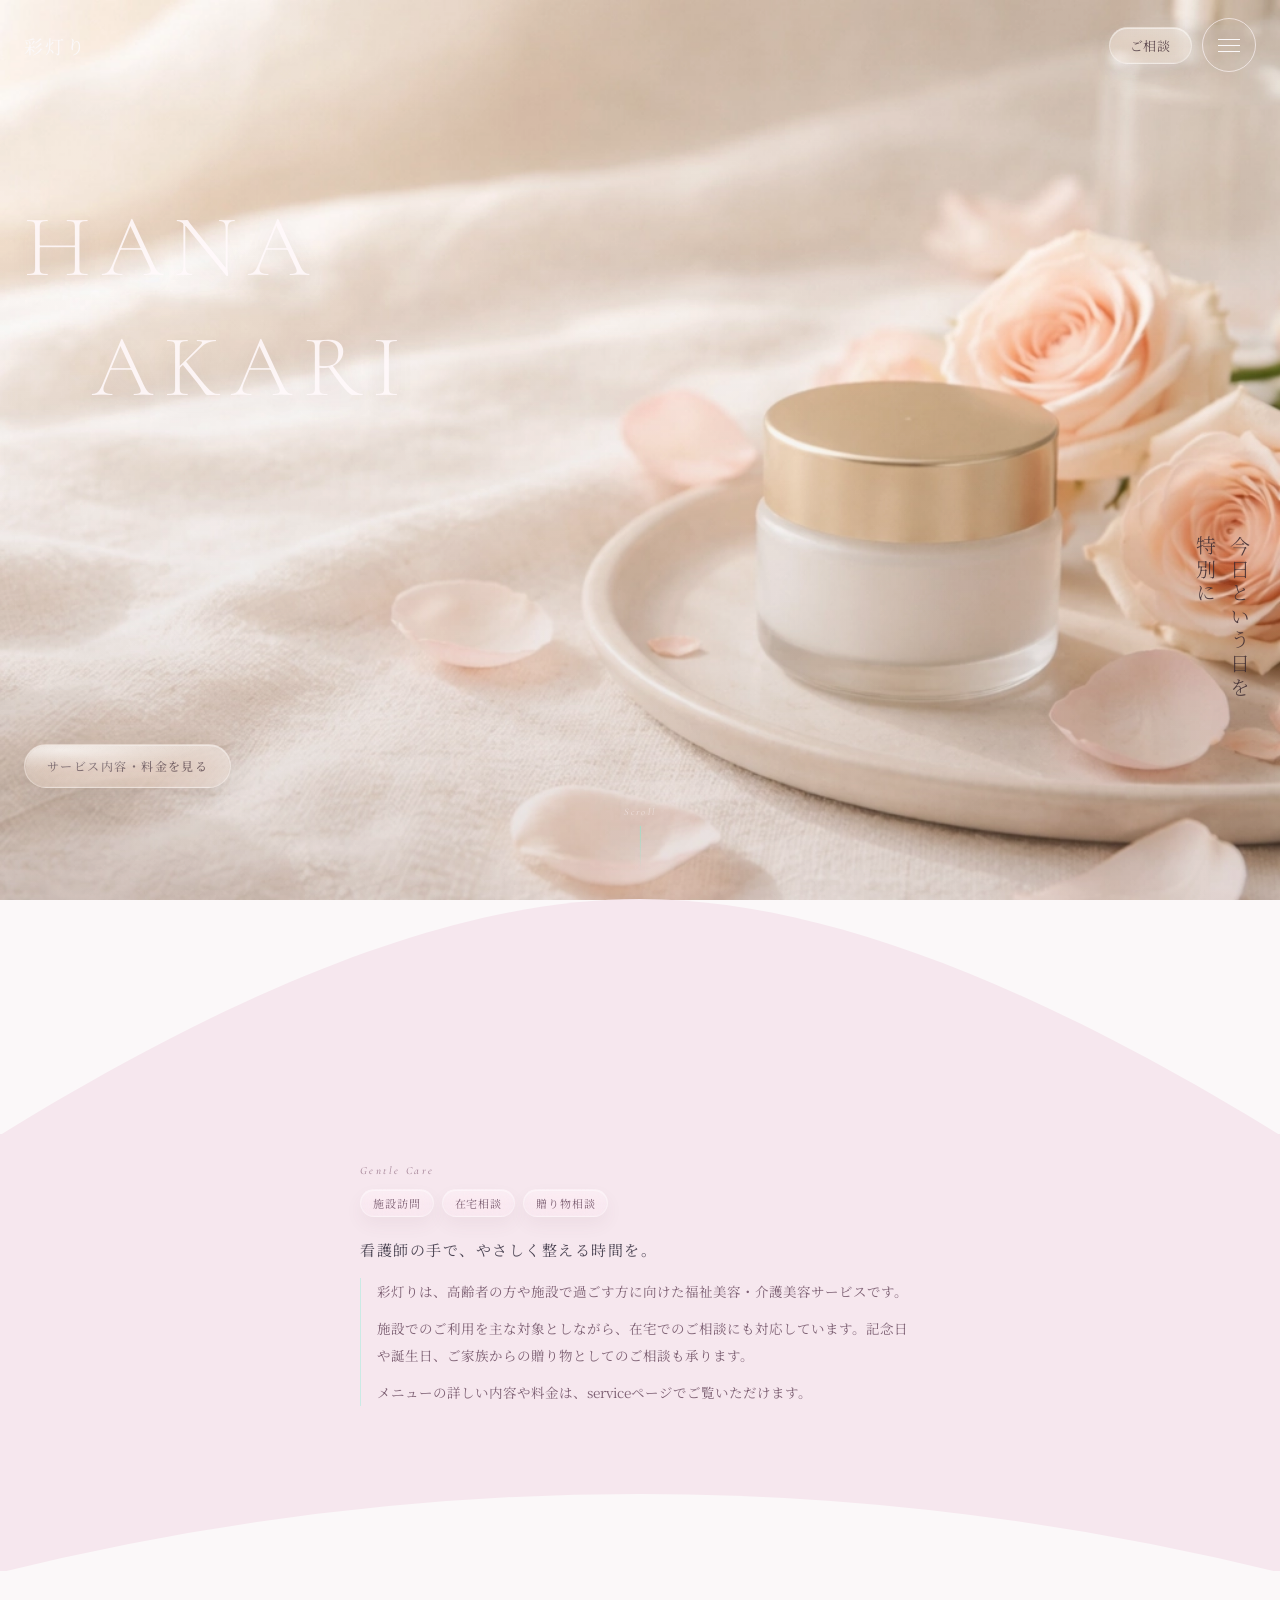
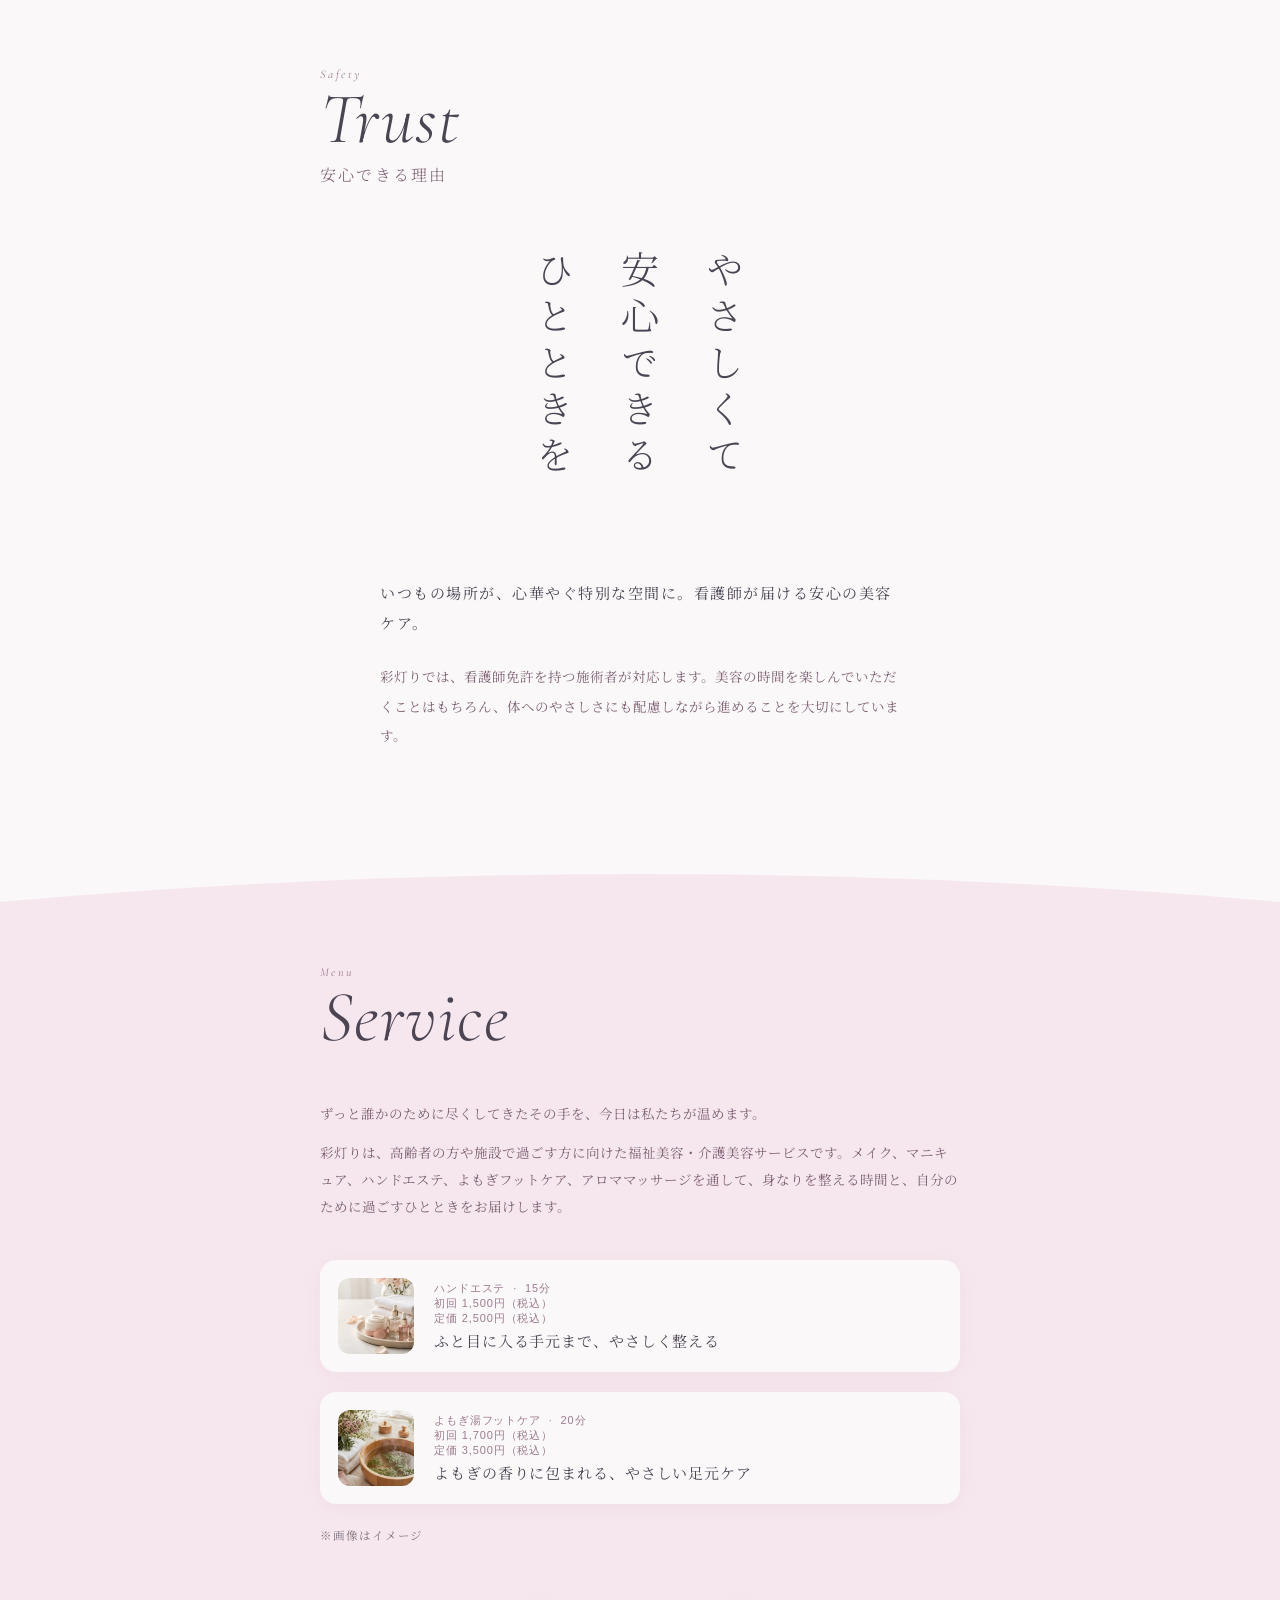
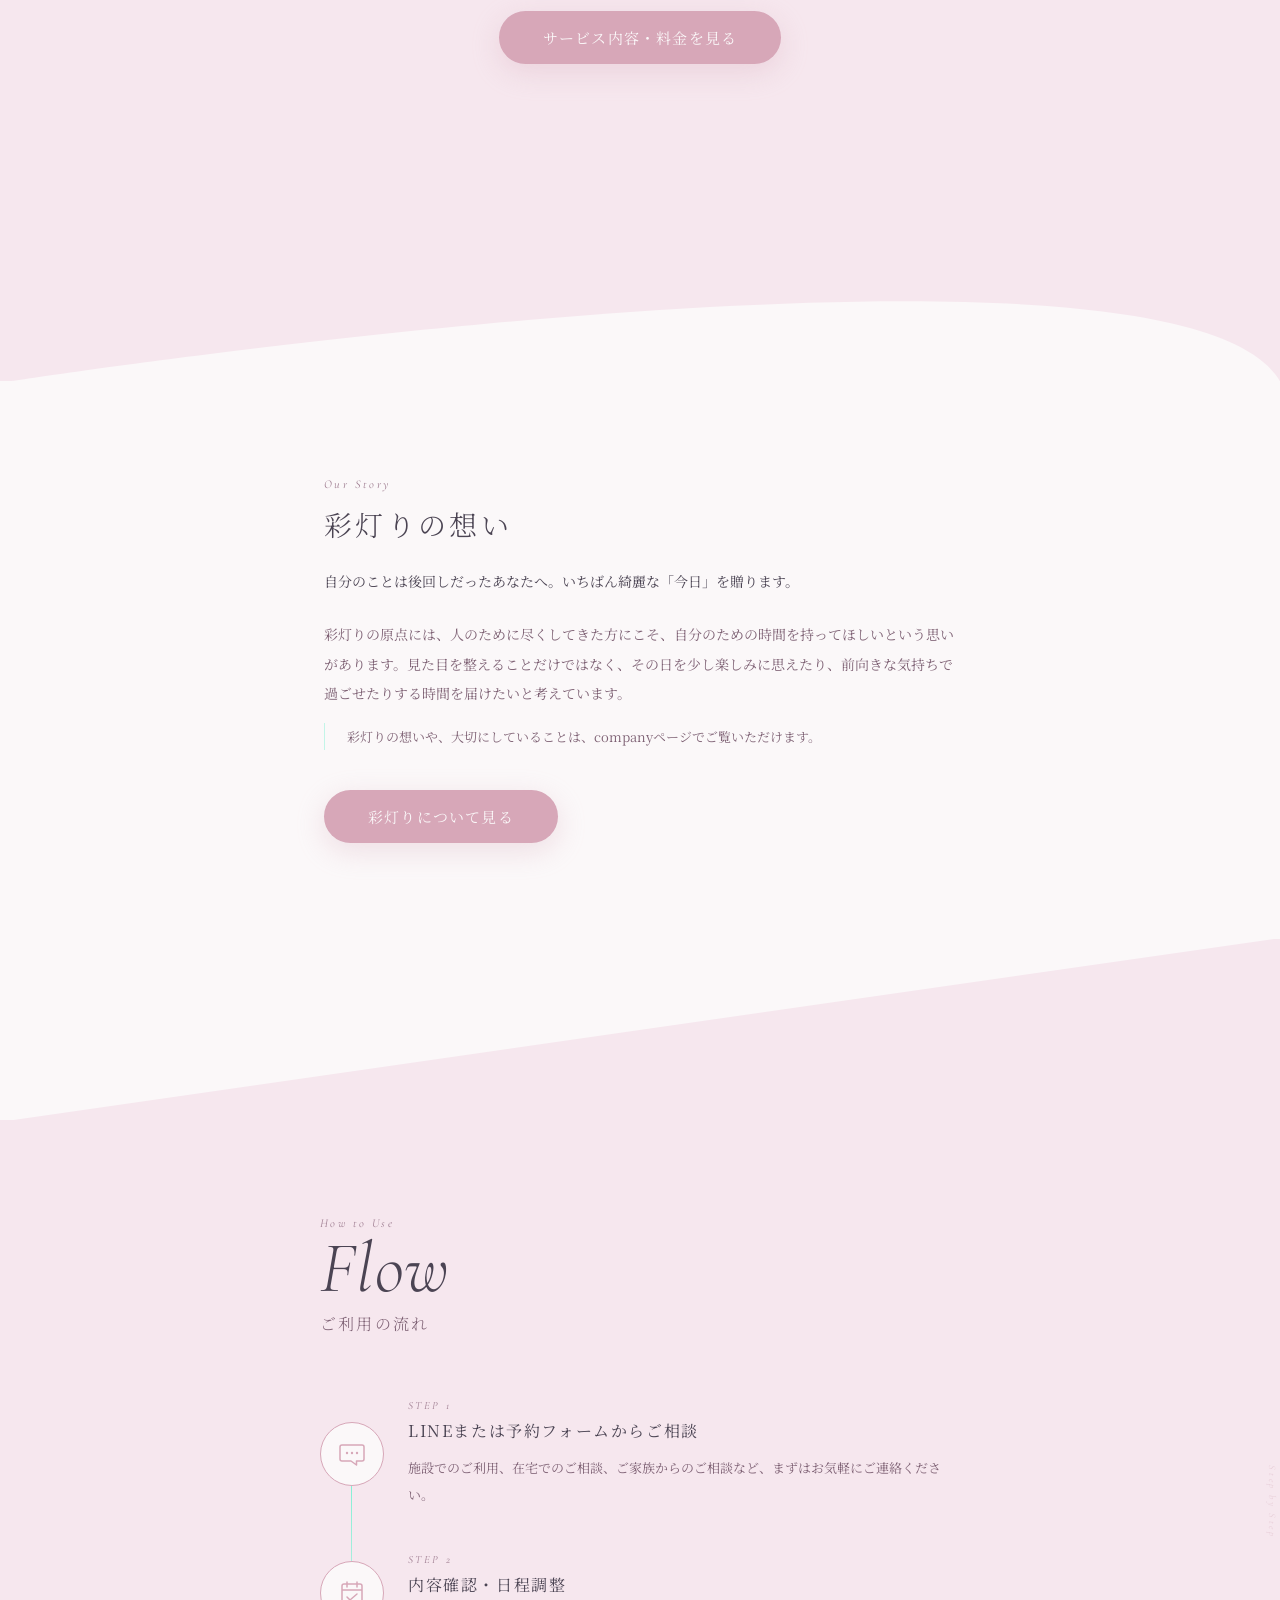
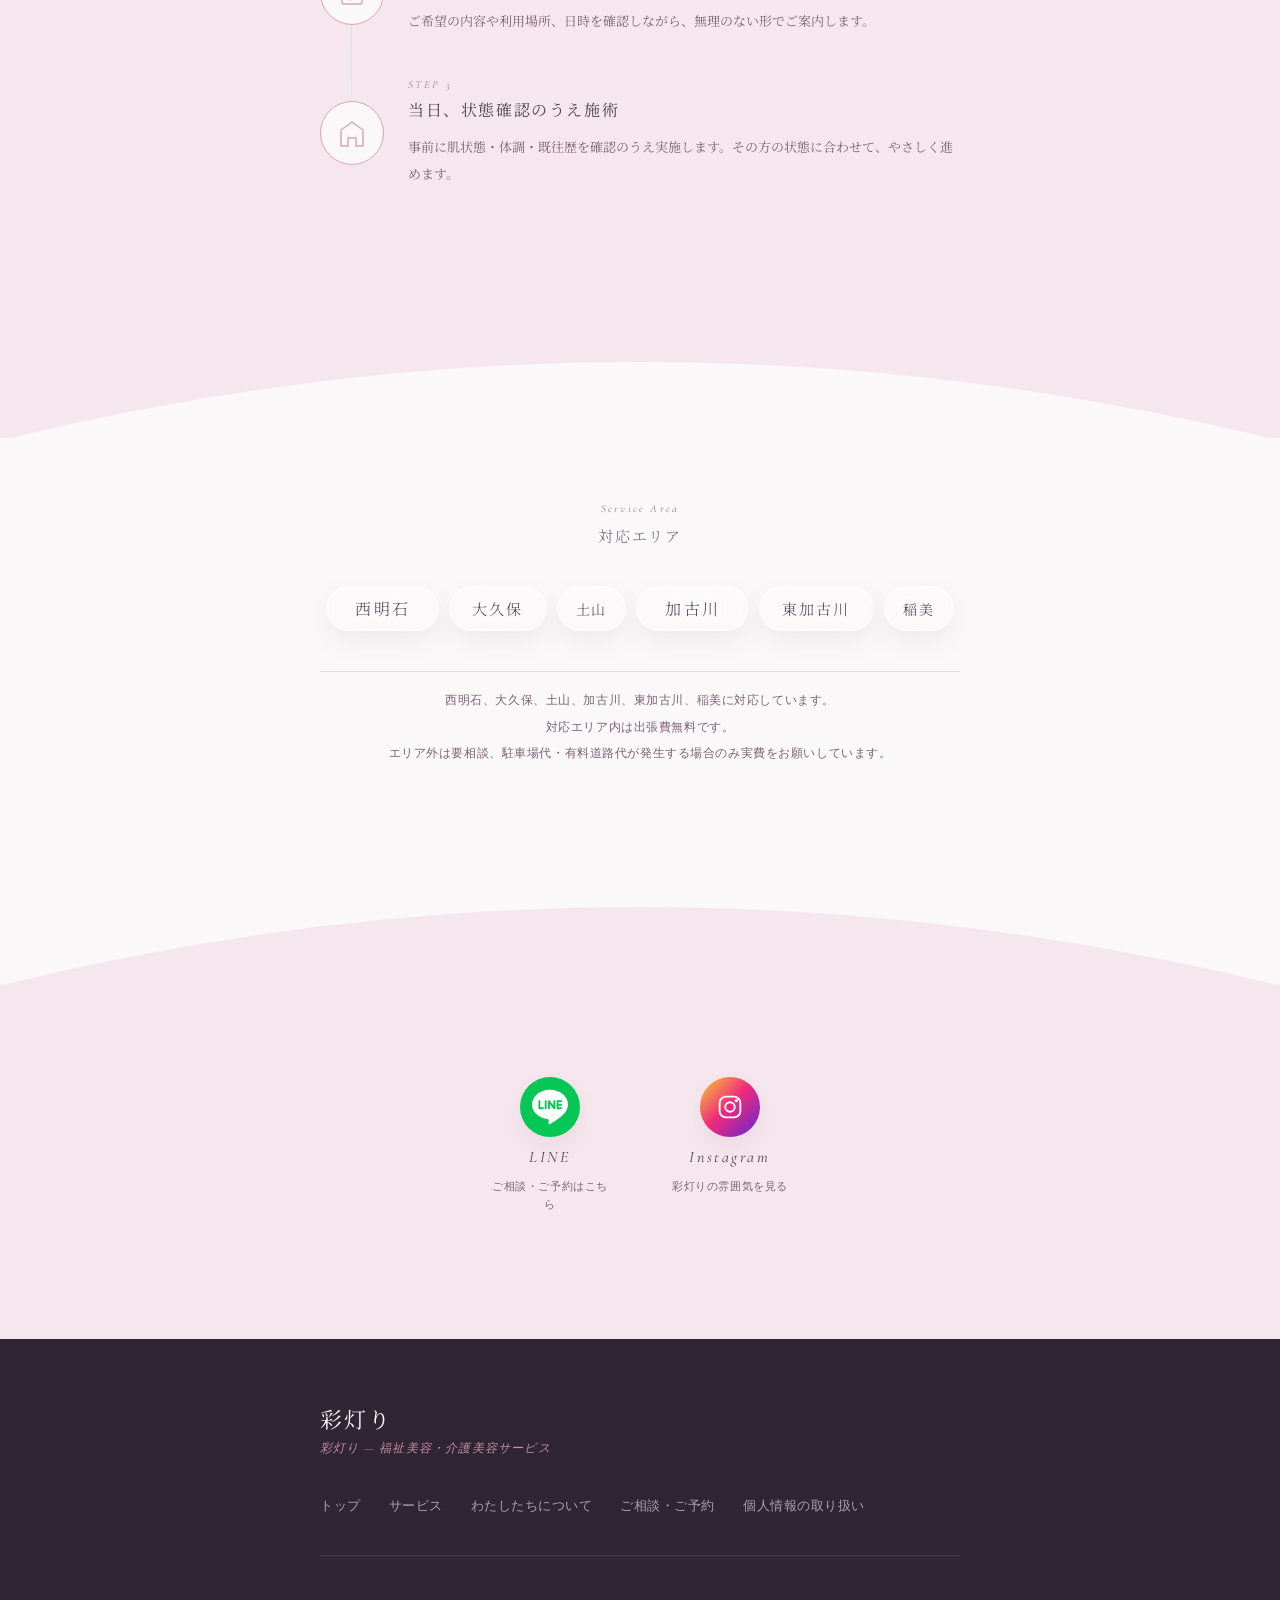
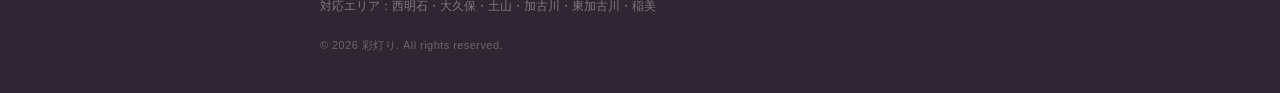
==== commit 896cc7d1: "Fix OGP image path" ====
--- a/index.html
+++ b/index.html
@@ -17,13 +17,14 @@
   <meta property="og:title" content="彩灯り｜福祉美容・介護美容サービス" />
   <meta property="og:description" content="看護師免許を持つ施術者が、福祉美容とアロマケアで今日という日を特別にする時間をお届けします。" />
   <meta property="og:url" content="https://hanaakari.remedora.jp/" />
-  <meta property="og:image" content="https://hanaakari.remedora.jp/assets/images/ogp.jpg" />
+<meta property="og:image" content="https://hanaakari.remedora.jp/assets/images/hanaakari-ogp.jpg?v=20260425-2" />
+<meta property="og:image:secure_url" content="https://hanaakari.remedora.jp/assets/images/hanaakari-ogp.jpg?v=20260425-2" />
   <meta property="og:locale" content="ja_JP" />
 
   <meta name="twitter:card" content="summary_large_image" />
   <meta name="twitter:title" content="彩灯り｜福祉美容・介護美容サービス" />
   <meta name="twitter:description" content="看護師免許を持つ施術者が、福祉美容とアロマケアで今日という日を特別にする時間をお届けします。" />
-  <meta name="twitter:image" content="https://hanaakari.remedora.jp/assets/images/ogp.jpg" />
+<meta name="twitter:image" content="https://hanaakari.remedora.jp/assets/images/hanaakari-ogp.jpg?v=20260425-2" />
 
   <link rel="preconnect" href="https://fonts.googleapis.com" />
   <link rel="preconnect" href="https://fonts.gstatic.com" crossorigin />
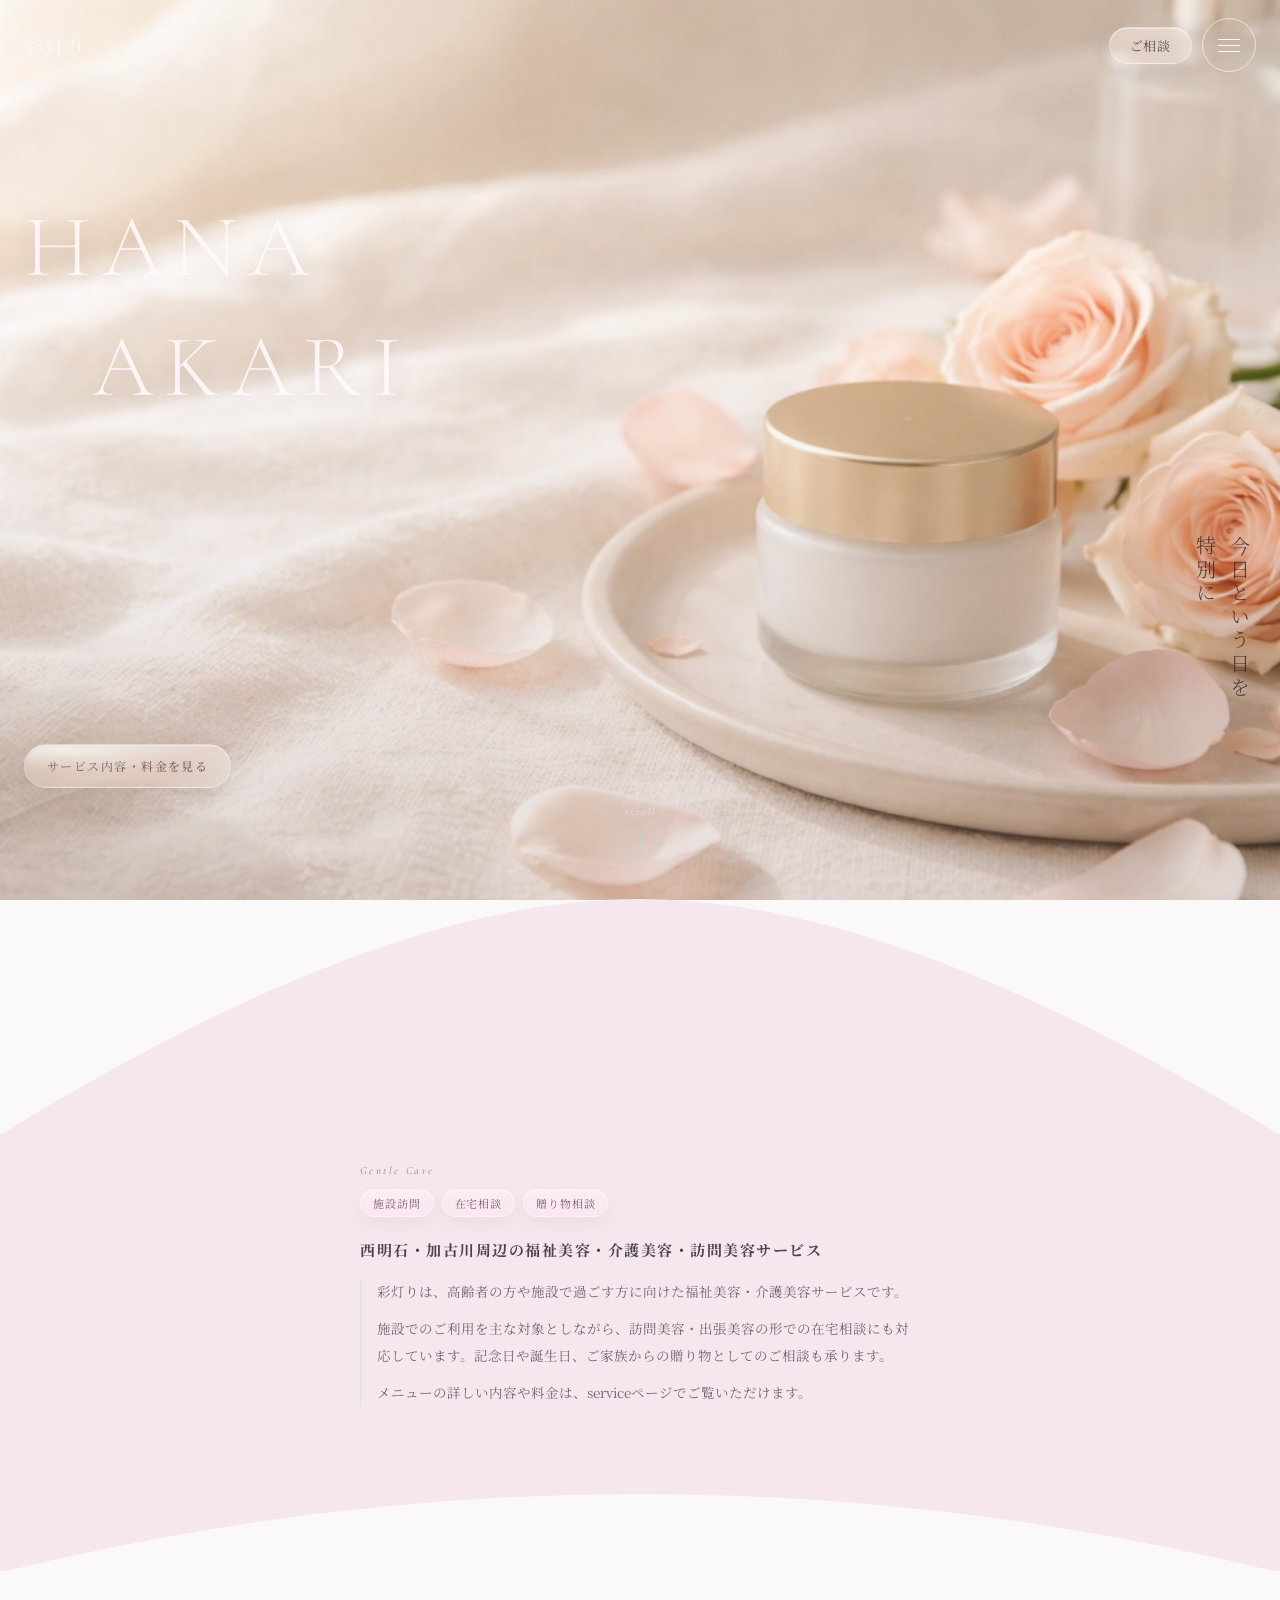
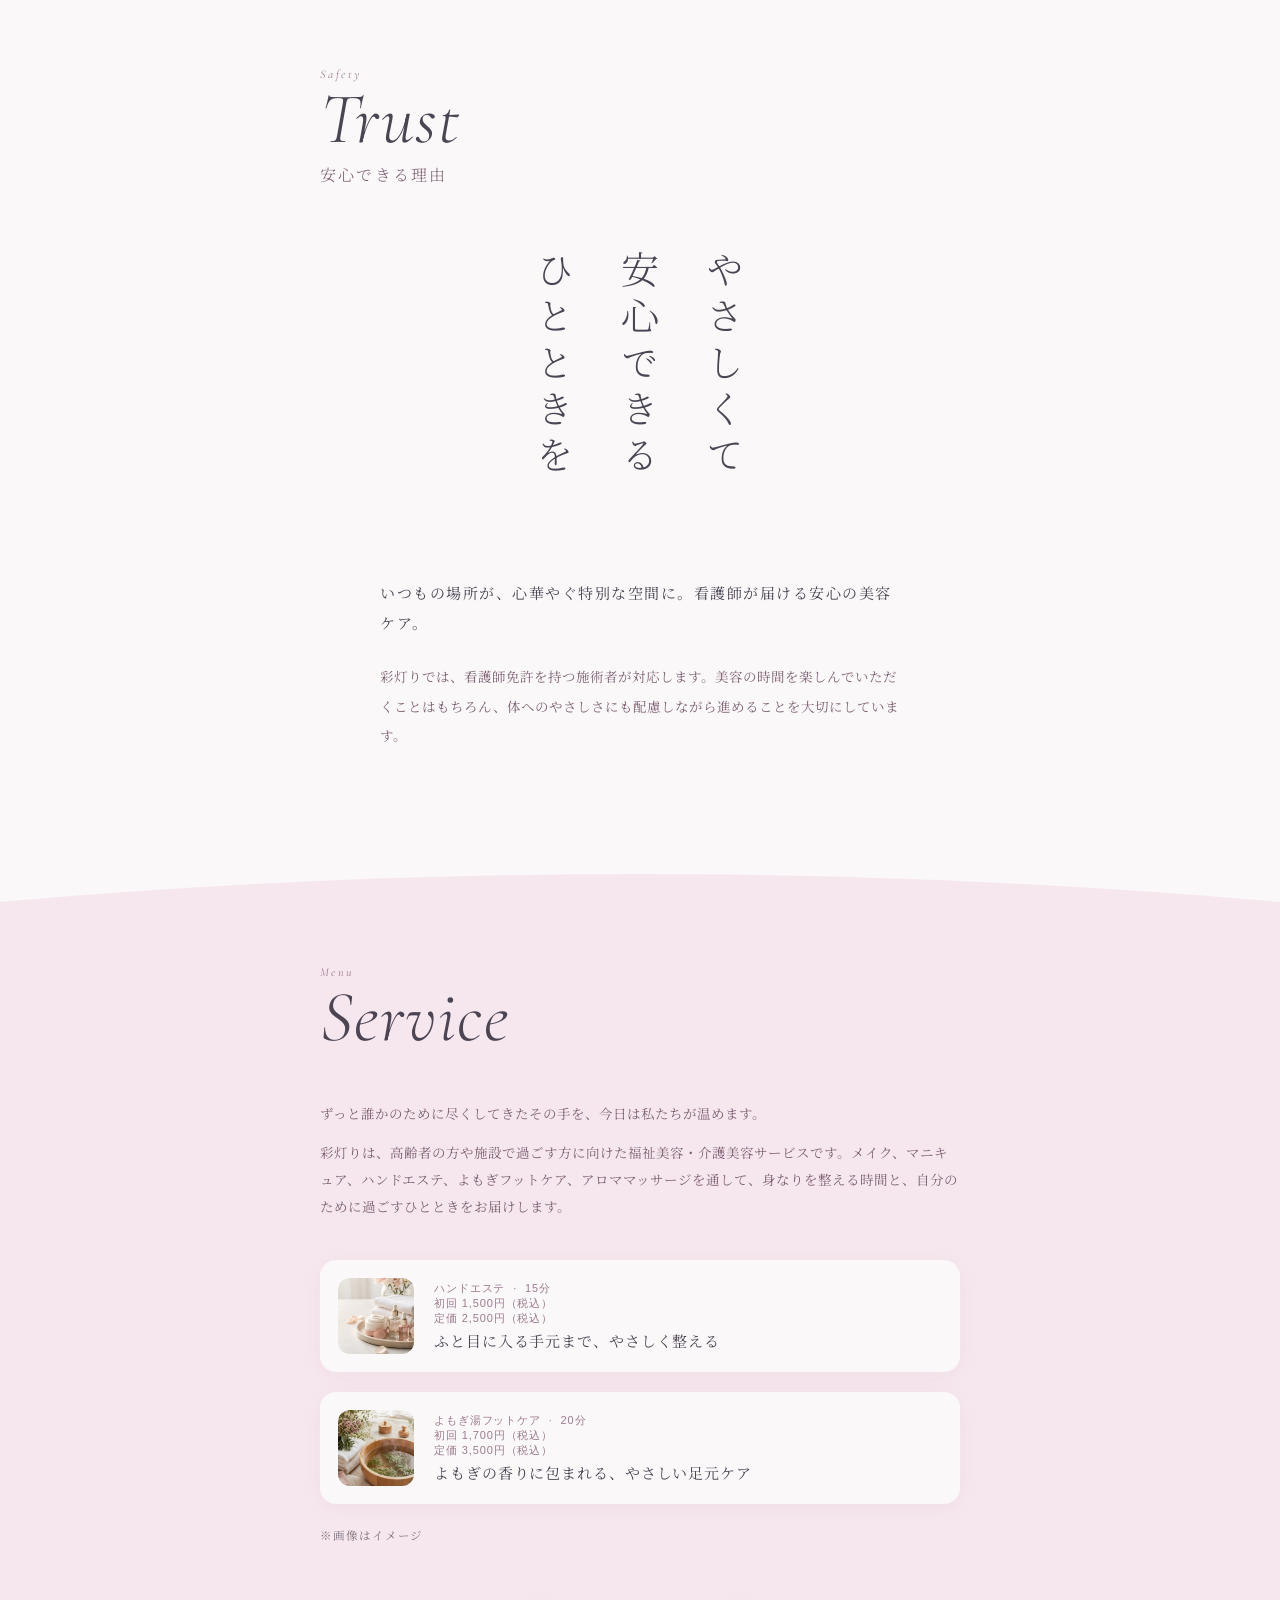
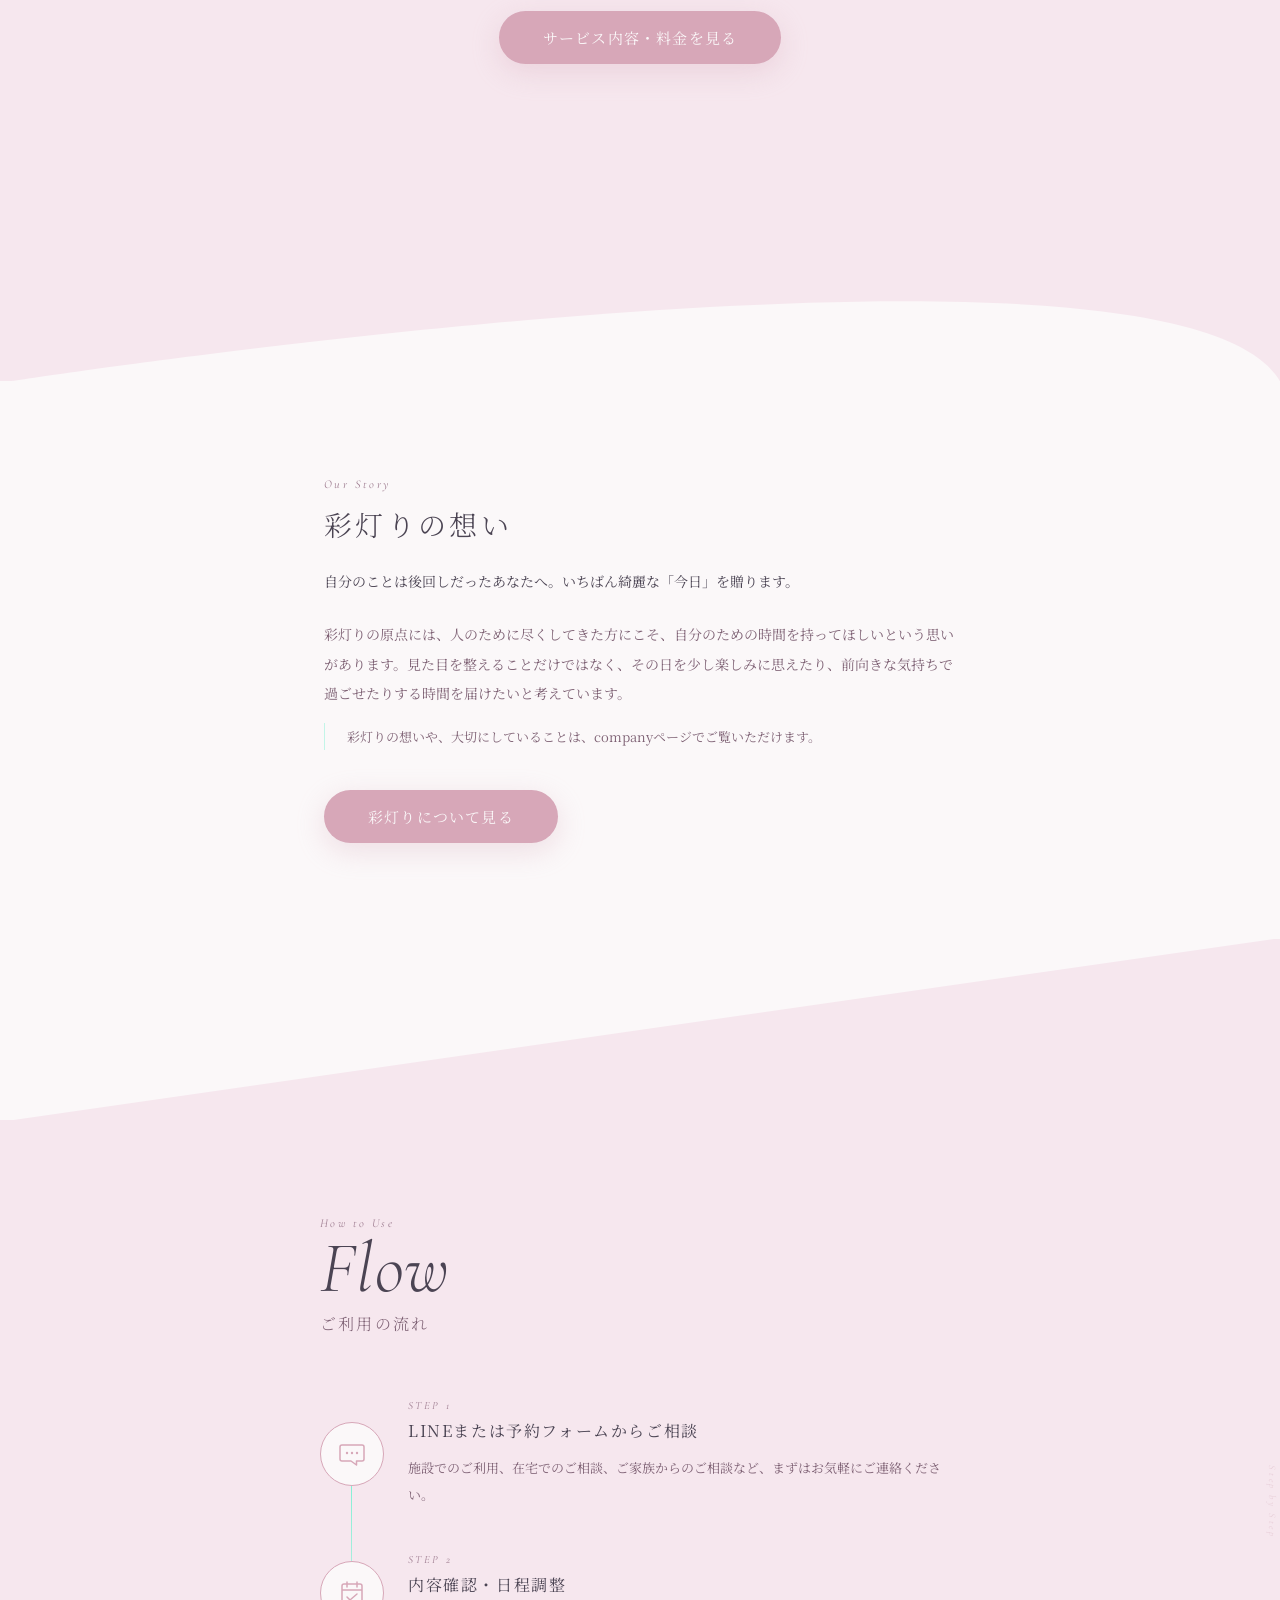
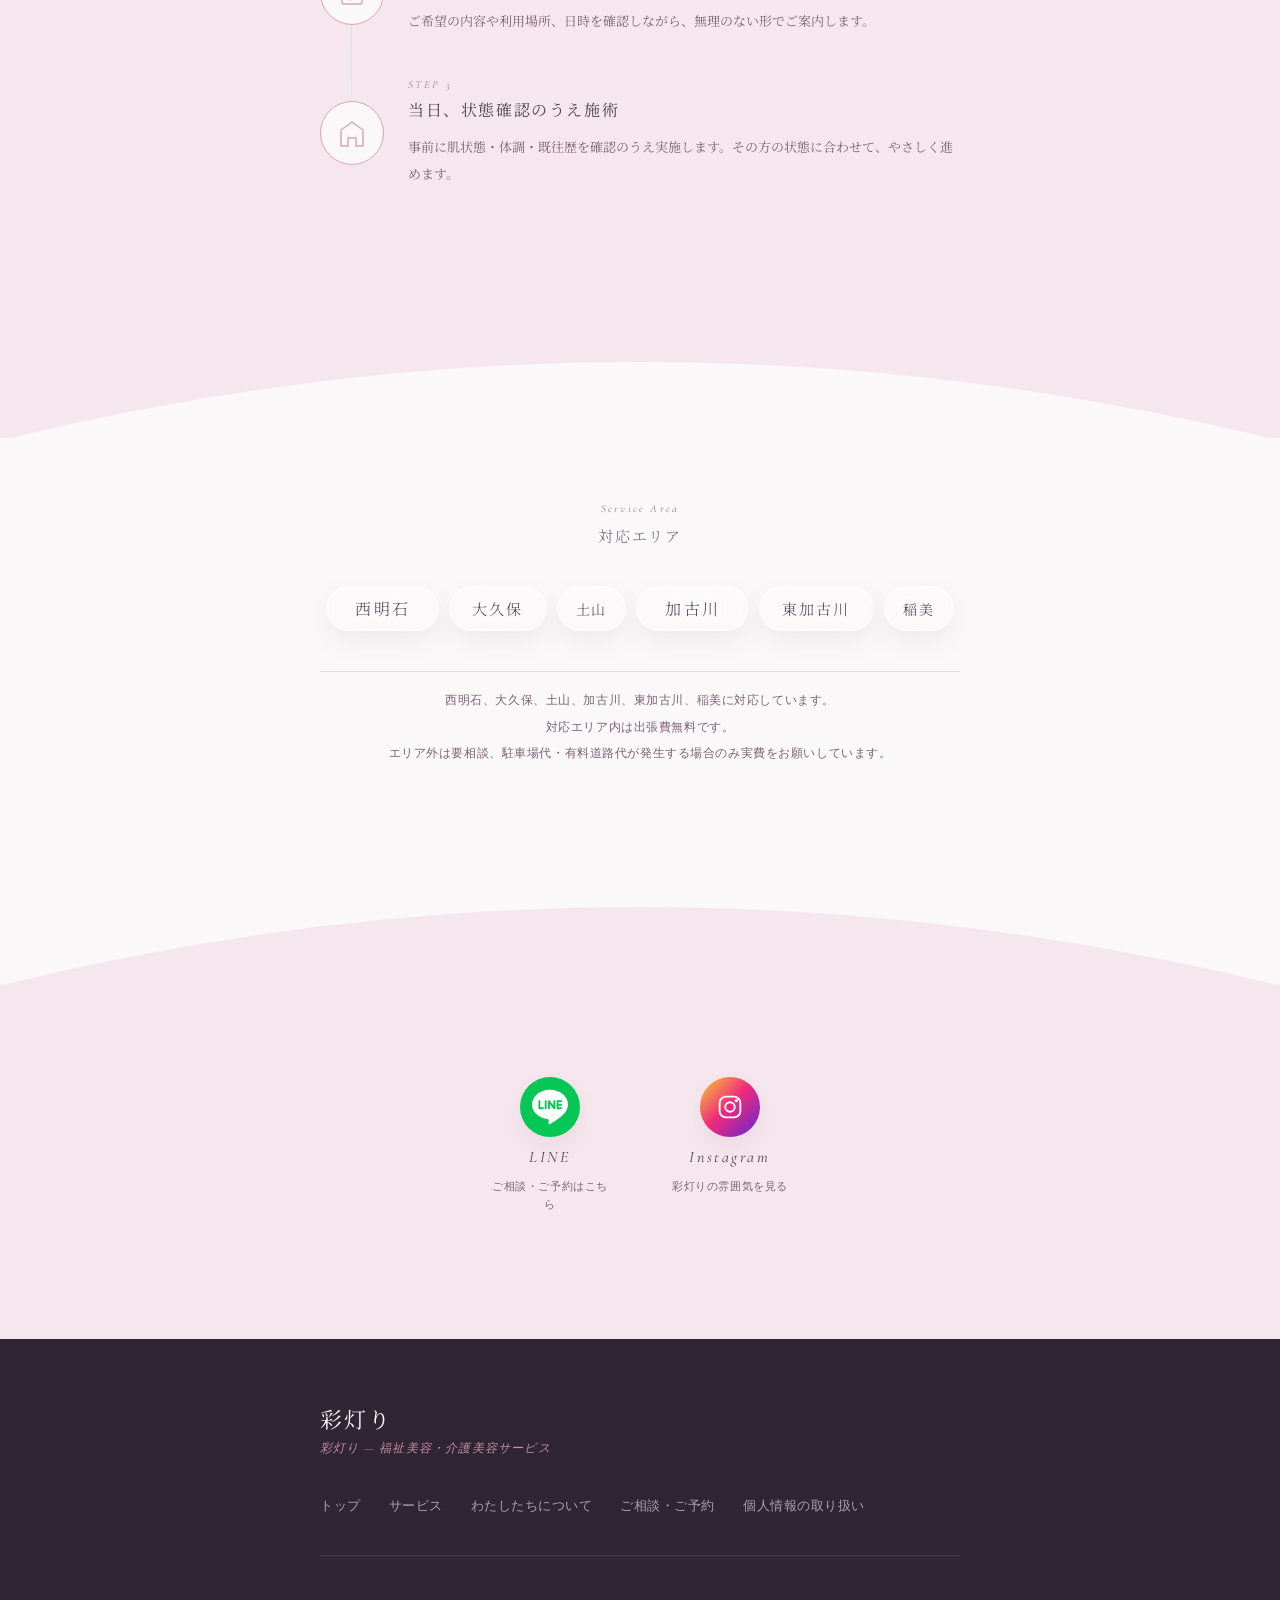
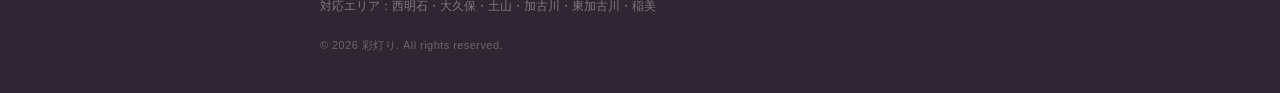
==== commit 8293e310: "Improve SEO metadata and sitemap for Hanaakari" ====
--- a/index.html
+++ b/index.html
@@ -4,8 +4,8 @@
   <meta charset="utf-8" />
   <meta name="viewport" content="width=device-width, initial-scale=1.0" />
 
-  <title>彩灯り｜福祉美容・介護美容サービス</title>
-  <meta name="description" content="彩灯りは、高齢者の方や施設で過ごす方に向けた福祉美容・介護美容サービスです。西明石・大久保・土山・加古川・東加古川・稲美を中心に、メイク、マニキュア、ハンドエステ、よもぎフットケア、アロママッサージをお届けします。" />
+  <title>彩灯り｜西明石・加古川周辺の福祉美容・介護美容・訪問美容</title>
+  <meta name="description" content="彩灯りは、西明石・大久保・土山・加古川・東加古川・稲美周辺で、高齢者の方や施設・ご自宅で過ごす方に向けた福祉美容・介護美容・訪問美容サービスを提供しています。メイク、マニキュア、ハンドエステ、よもぎフットケア、アロマケアなどを通して、日常にやさしい彩りをお届けします。" />
 
   <link rel="canonical" href="https://hanaakari.remedora.jp/" />
 
@@ -14,17 +14,20 @@
 
   <meta property="og:type" content="website" />
   <meta property="og:site_name" content="彩灯り" />
-  <meta property="og:title" content="彩灯り｜福祉美容・介護美容サービス" />
-  <meta property="og:description" content="看護師免許を持つ施術者が、福祉美容とアロマケアで今日という日を特別にする時間をお届けします。" />
+  <meta property="og:title" content="彩灯り｜西明石・加古川周辺の福祉美容・介護美容・訪問美容" />
+  <meta property="og:description" content="彩灯りは、西明石・大久保・土山・加古川・東加古川・稲美周辺で、高齢者の方や施設・ご自宅で過ごす方に向けた福祉美容・介護美容・訪問美容サービスを提供しています。メイク、マニキュア、ハンドエステ、よもぎフットケア、アロマケアなどを通して、日常にやさしい彩りをお届けします。" />
   <meta property="og:url" content="https://hanaakari.remedora.jp/" />
-<meta property="og:image" content="https://hanaakari.remedora.jp/assets/images/hanaakari-ogp.jpg?v=20260425-2" />
-<meta property="og:image:secure_url" content="https://hanaakari.remedora.jp/assets/images/hanaakari-ogp.jpg?v=20260425-2" />
+  <meta property="og:image" content="https://hanaakari.remedora.jp/assets/images/hanaakari-ogp.jpg?v=20260425-2" />
+  <meta property="og:image:secure_url" content="https://hanaakari.remedora.jp/assets/images/hanaakari-ogp.jpg?v=20260425-2" />
+  <meta property="og:image:type" content="image/jpeg" />
+  <meta property="og:image:width" content="1200" />
+  <meta property="og:image:height" content="630" />
   <meta property="og:locale" content="ja_JP" />
 
   <meta name="twitter:card" content="summary_large_image" />
-  <meta name="twitter:title" content="彩灯り｜福祉美容・介護美容サービス" />
-  <meta name="twitter:description" content="看護師免許を持つ施術者が、福祉美容とアロマケアで今日という日を特別にする時間をお届けします。" />
-<meta name="twitter:image" content="https://hanaakari.remedora.jp/assets/images/hanaakari-ogp.jpg?v=20260425-2" />
+  <meta name="twitter:title" content="彩灯り｜西明石・加古川周辺の福祉美容・介護美容・訪問美容" />
+  <meta name="twitter:description" content="彩灯りは、西明石・大久保・土山・加古川・東加古川・稲美周辺で、高齢者の方や施設・ご自宅で過ごす方に向けた福祉美容・介護美容・訪問美容サービスを提供しています。メイク、マニキュア、ハンドエステ、よもぎフットケア、アロマケアなどを通して、日常にやさしい彩りをお届けします。" />
+  <meta name="twitter:image" content="https://hanaakari.remedora.jp/assets/images/hanaakari-ogp.jpg?v=20260425-2" />
 
   <link rel="preconnect" href="https://fonts.googleapis.com" />
   <link rel="preconnect" href="https://fonts.gstatic.com" crossorigin />
@@ -33,6 +36,36 @@
   <link rel="stylesheet" href="assets/css/base.css" />
   <link rel="stylesheet" href="assets/css/components.css" />
   <link rel="stylesheet" href="assets/css/sections.css" />
+
+  <script type="application/ld+json">
+{
+  "@context": "https://schema.org",
+  "@type": "LocalBusiness",
+  "name": "彩灯り",
+  "url": "https://hanaakari.remedora.jp/",
+  "image": "https://hanaakari.remedora.jp/assets/images/hanaakari-ogp.jpg",
+  "description": "彩灯りは、西明石・加古川周辺で高齢者の方や施設・ご自宅で過ごす方に向けた福祉美容・介護美容・訪問美容サービスを提供しています。",
+  "areaServed": [
+    "西明石",
+    "大久保",
+    "土山",
+    "加古川",
+    "東加古川",
+    "稲美"
+  ],
+  "serviceType": [
+    "福祉美容",
+    "介護美容",
+    "訪問美容",
+    "出張美容",
+    "メイク",
+    "マニキュア",
+    "ハンドエステ",
+    "よもぎフットケア",
+    "アロマケア"
+  ]
+}
+  </script>
 
   <script async src="https://www.googletagmanager.com/gtag/js?id=G-NT072ZRGZ3"></script>
   <script>
@@ -139,11 +172,11 @@
       <span class="home-hero-copy__chip">贈り物相談</span>
     </div>
 
-    <p class="home-hero-copy__lead fade-up">看護師の手で、やさしく整える時間を。</p>
+    <h1 class="home-hero-copy__lead fade-up">西明石・加古川周辺の福祉美容・介護美容・訪問美容サービス</h1>
 
     <div class="home-hero-copy__body">
       <p class="home-hero-copy__text fade-up" data-delay="100">彩灯りは、高齢者の方や施設で過ごす方に向けた福祉美容・介護美容サービスです。</p>
-      <p class="home-hero-copy__text fade-up" data-delay="200">施設でのご利用を主な対象としながら、在宅でのご相談にも対応しています。記念日や誕生日、ご家族からの贈り物としてのご相談も承ります。</p>
+      <p class="home-hero-copy__text fade-up" data-delay="200">施設でのご利用を主な対象としながら、訪問美容・出張美容の形での在宅相談にも対応しています。記念日や誕生日、ご家族からの贈り物としてのご相談も承ります。</p>
       <p class="home-hero-copy__text fade-up" data-delay="300">メニューの詳しい内容や料金は、serviceページでご覧いただけます。</p>
     </div>
   </div>
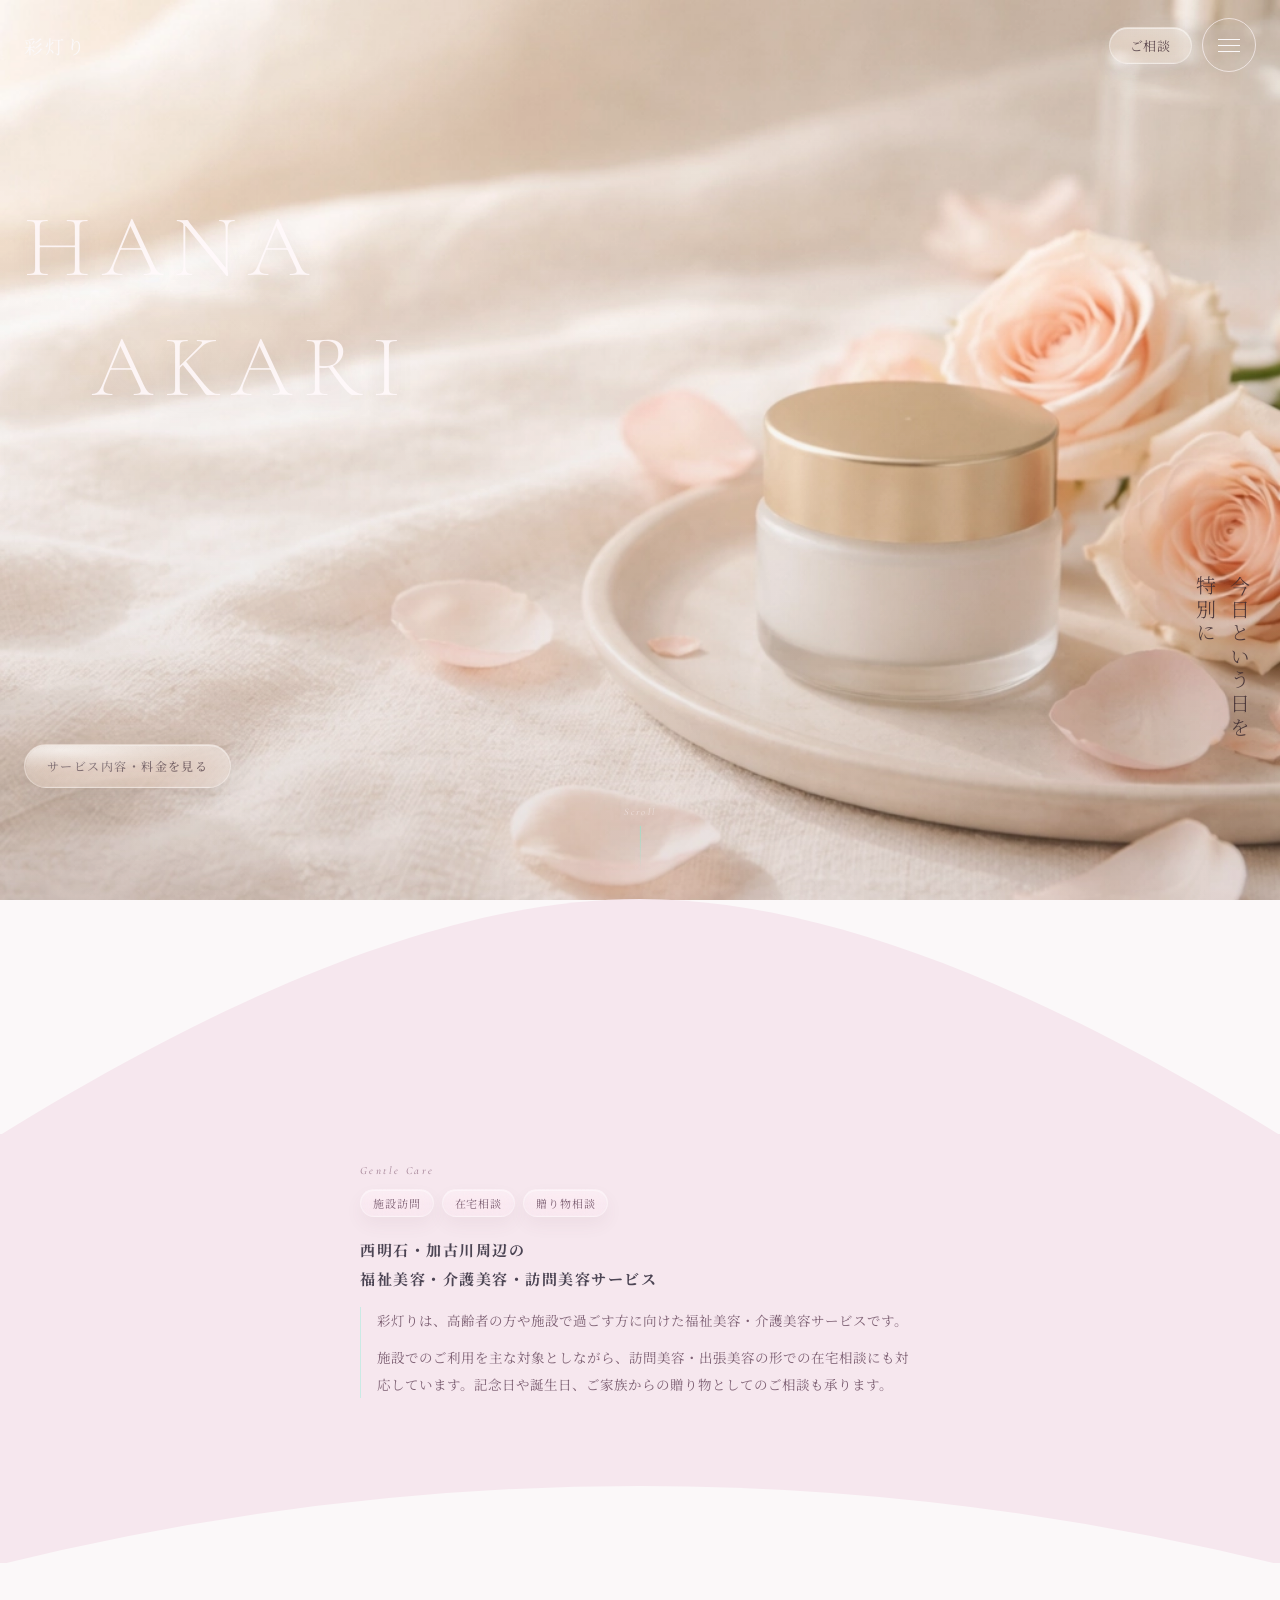
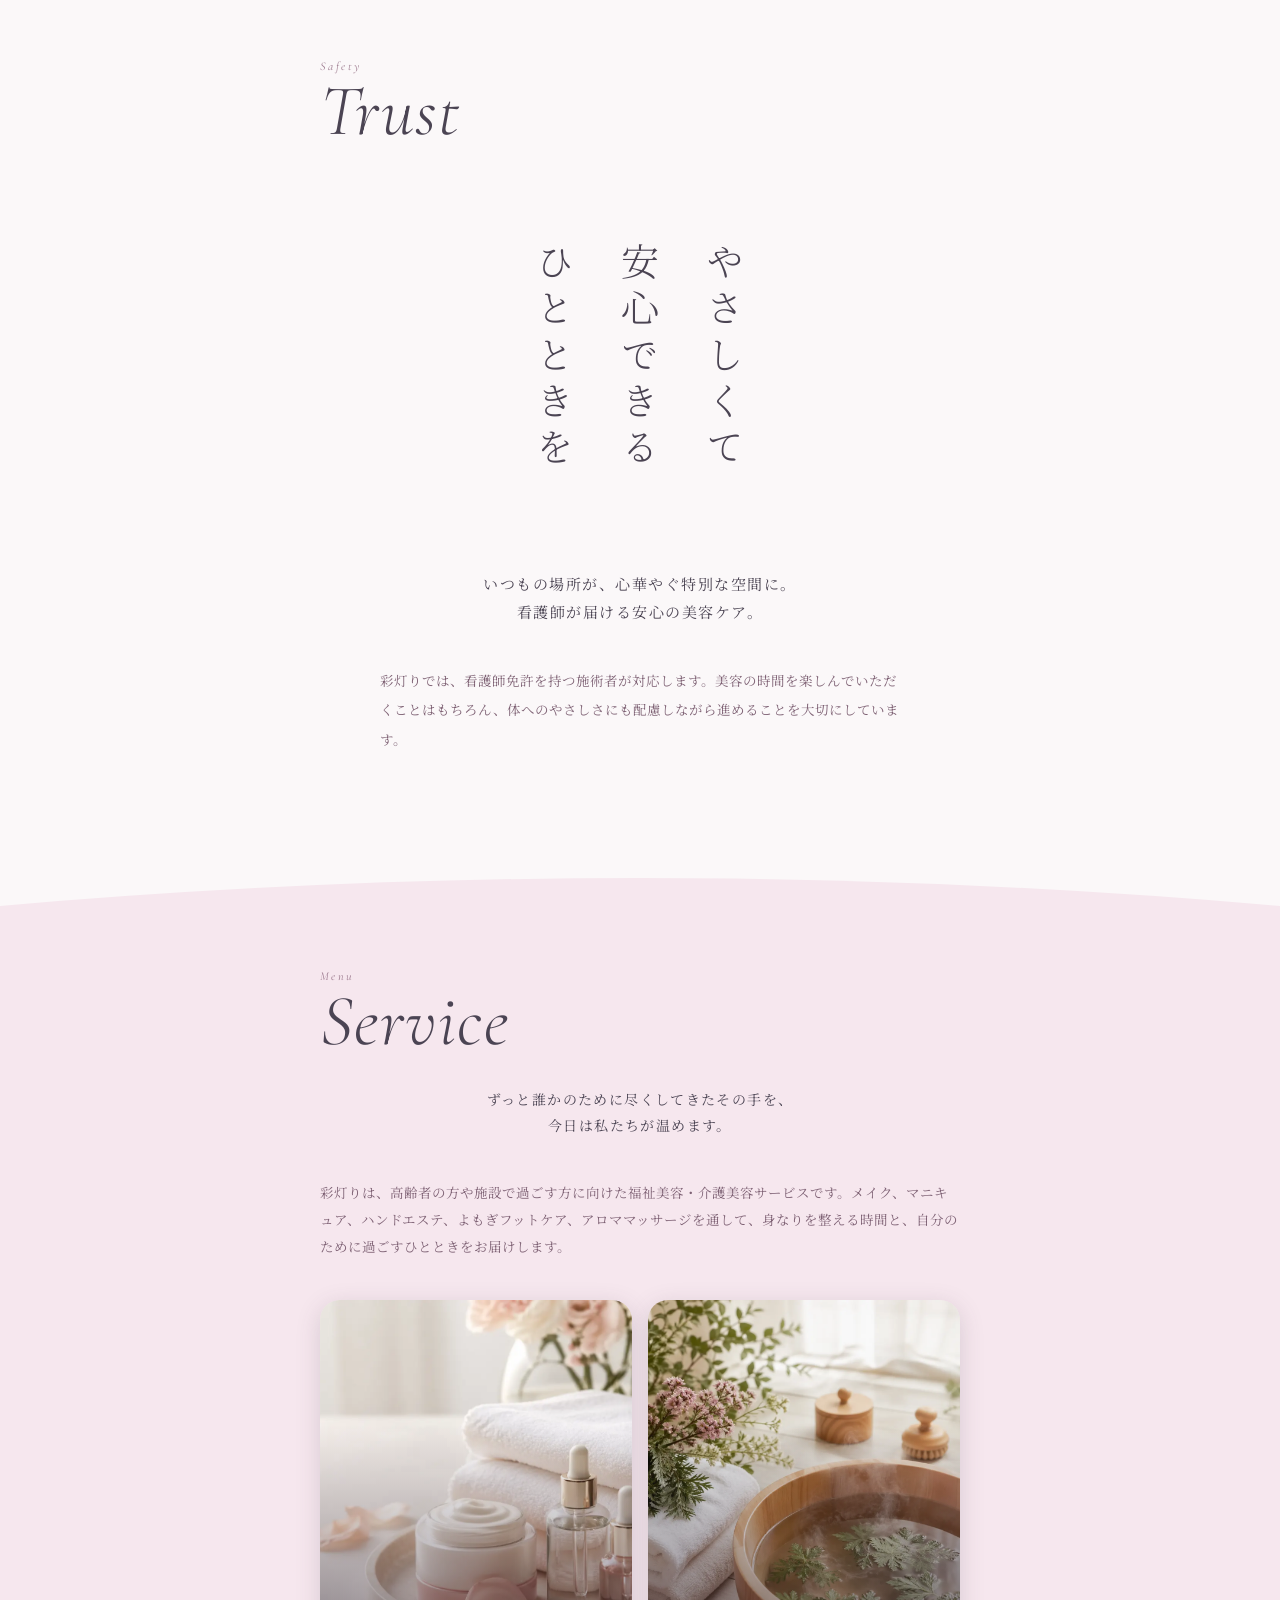
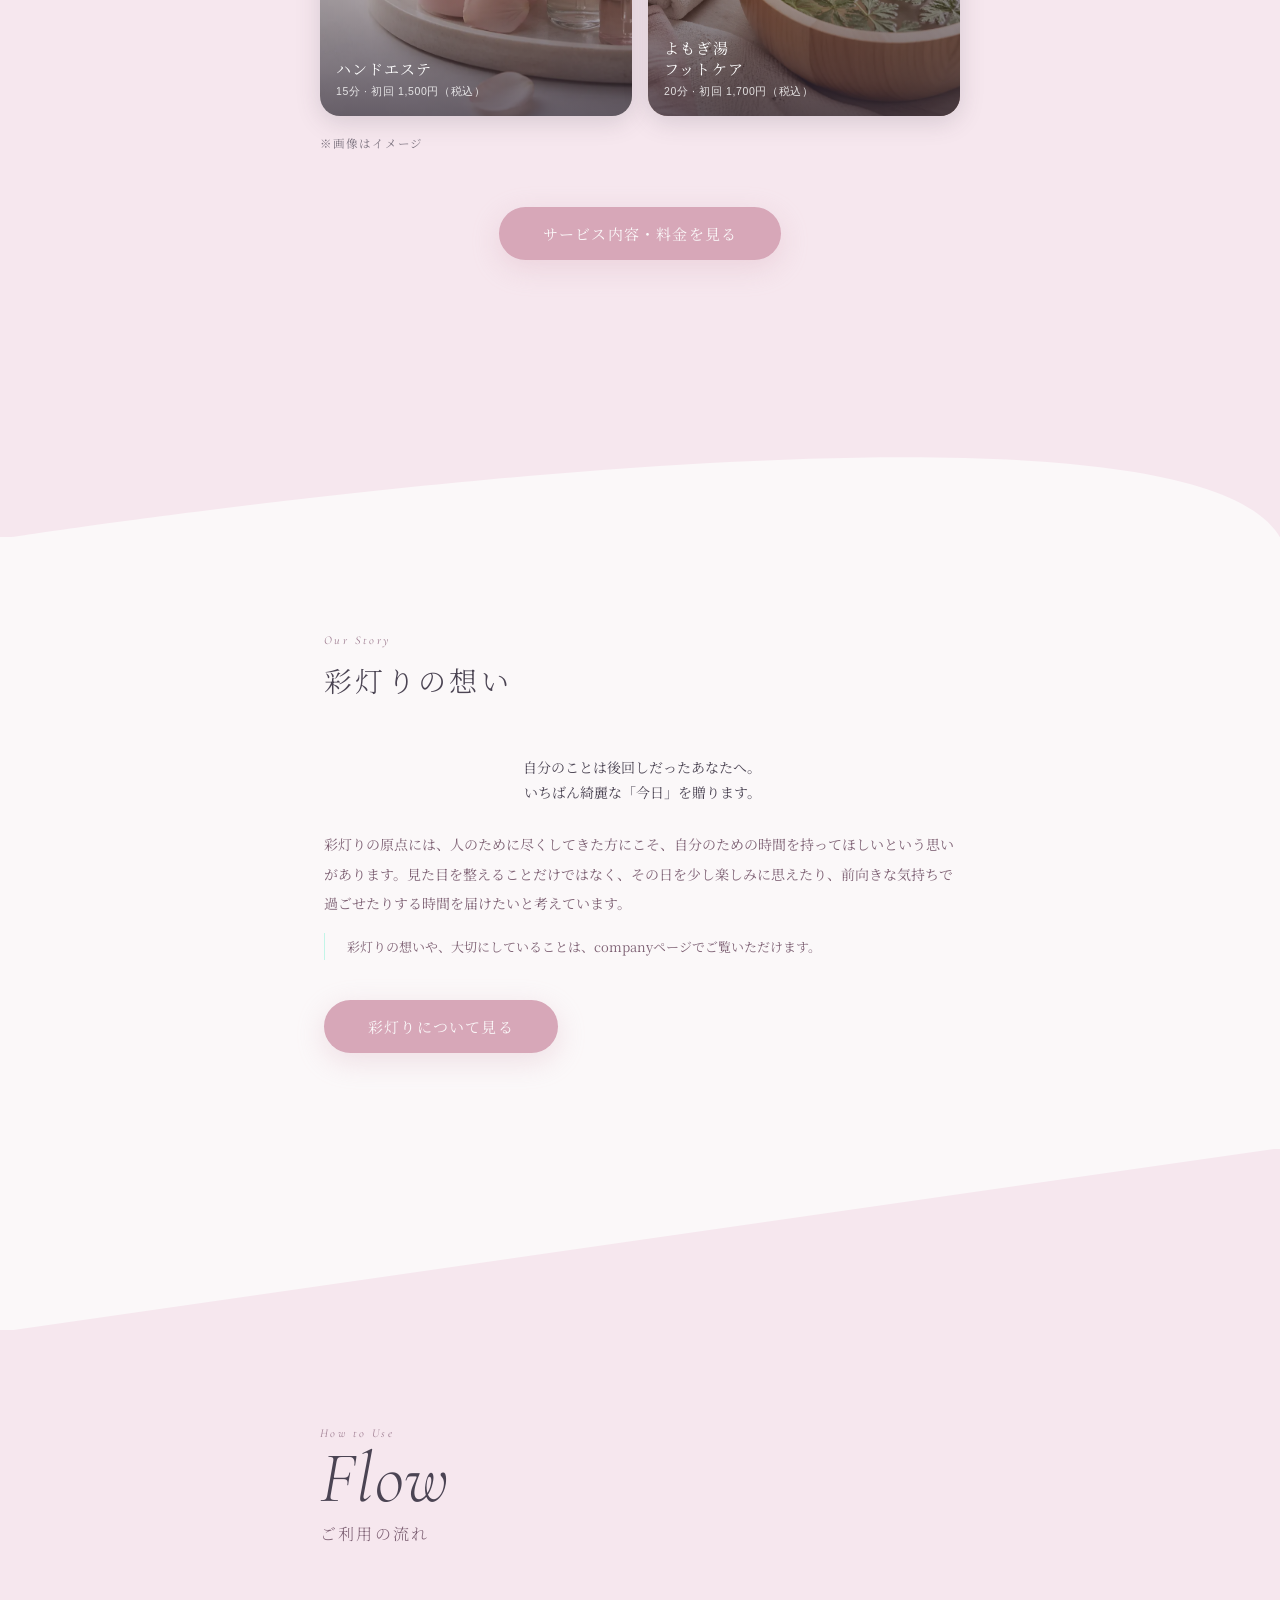
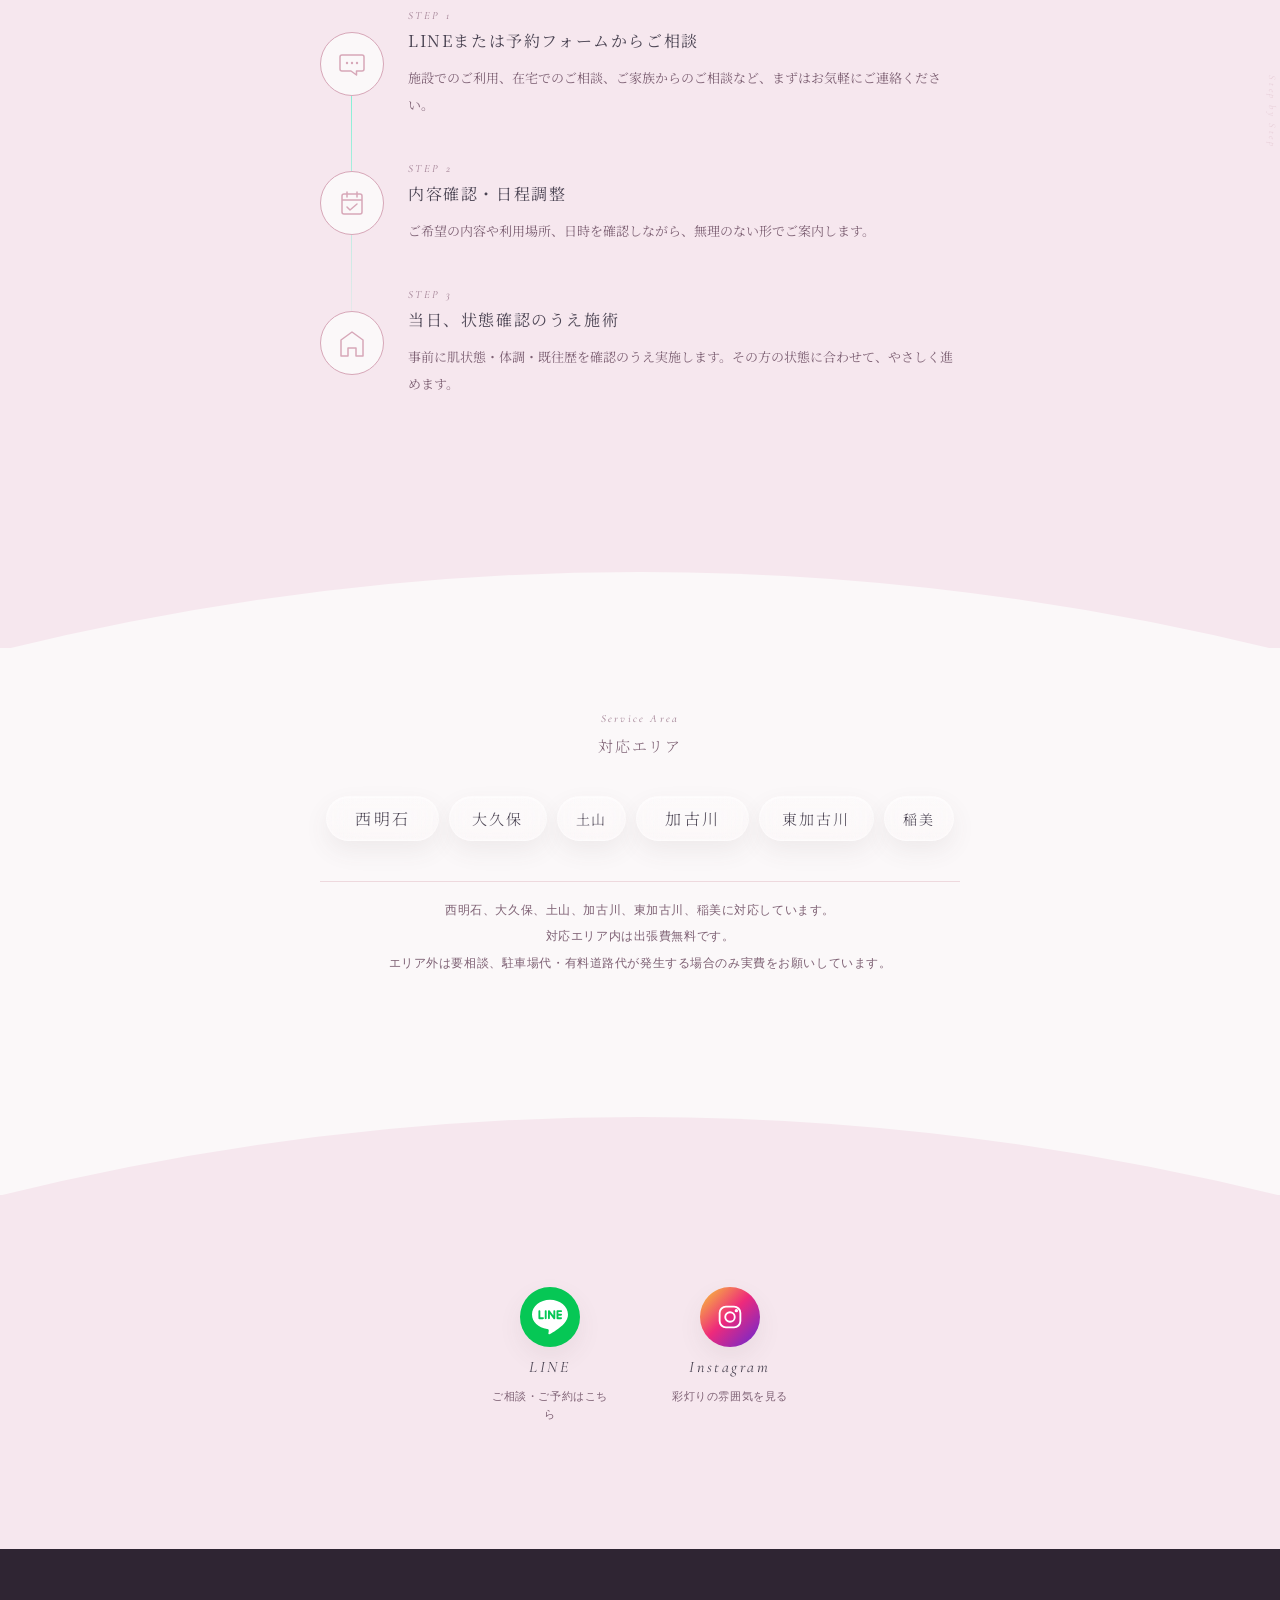
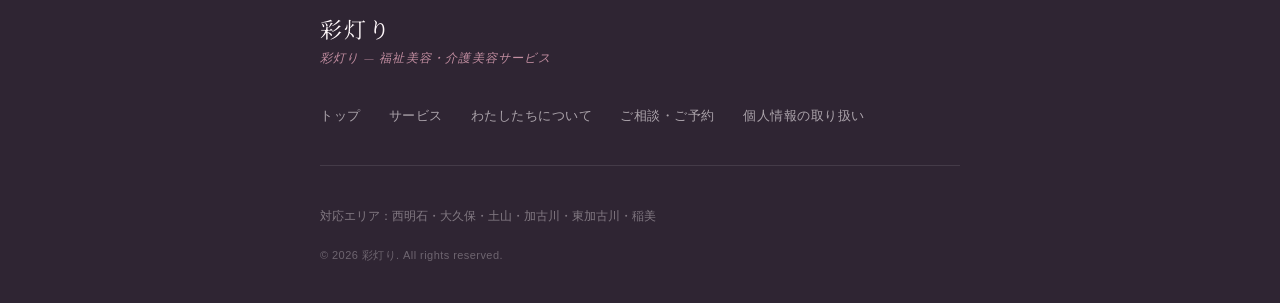
==== commit d9ac9aa7: "Refine catchcopy layout, eyebrow consistency, and service preview card redesign - Unify catchcopy (s" ====
--- a/index.html
+++ b/index.html
@@ -1,4 +1,4 @@
-<!DOCTYPE html>
+﻿<!DOCTYPE html>
 <html lang="ja">
 <head>
   <meta charset="utf-8" />
@@ -172,12 +172,11 @@
       <span class="home-hero-copy__chip">贈り物相談</span>
     </div>
 
-    <h1 class="home-hero-copy__lead fade-up">西明石・加古川周辺の福祉美容・介護美容・訪問美容サービス</h1>
+    <h1 class="home-hero-copy__lead fade-up">西明石・加古川周辺の<br>福祉美容・介護美容・訪問美容サービス</h1>
 
     <div class="home-hero-copy__body">
       <p class="home-hero-copy__text fade-up" data-delay="100">彩灯りは、高齢者の方や施設で過ごす方に向けた福祉美容・介護美容サービスです。</p>
       <p class="home-hero-copy__text fade-up" data-delay="200">施設でのご利用を主な対象としながら、訪問美容・出張美容の形での在宅相談にも対応しています。記念日や誕生日、ご家族からの贈り物としてのご相談も承ります。</p>
-      <p class="home-hero-copy__text fade-up" data-delay="300">メニューの詳しい内容や料金は、serviceページでご覧いただけます。</p>
     </div>
   </div>
 </div>
@@ -202,7 +201,7 @@
   <span class="home-trust__vertical-line">やさしくて</span>
 </div>
 <div class="home-trust__body">
-<p class="home-trust__lead fade-up" data-delay="300">いつもの場所が、心華やぐ特別な空間に。看護師が届ける安心の美容ケア。</p>
+<p class="home-trust__lead fade-up" data-delay="300">いつもの場所が、心華やぐ特別な空間に。<br>看護師が届ける安心の美容ケア。</p>
 <div class="home-trust__prose">
   <p class="home-trust__text fade-up" data-delay="380">
     彩灯りでは、看護師免許を持つ施術者が対応します。美容の時間を楽しんでいただくことはもちろん、体へのやさしさにも配慮しながら進めることを大切にしています。
@@ -223,8 +222,7 @@
 <div class="section-heading">
 <span class="section-heading__eyebrow fade-up">Menu</span>
 <h2 class="section-heading__title fade-up" data-delay="100" id="service-preview-heading">Service</h2>
-<span class="section-heading__title-ja fade-up" data-delay="150">できることを見る</span>
-<p class="section-heading__lead fade-up" data-delay="200">ずっと誰かのために尽くしてきたその手を、今日は私たちが温めます。</p>
+<p class="section-heading__lead fade-up" data-delay="200">ずっと誰かのために尽くしてきたその手を、<br>今日は私たちが温めます。</p>
 <div class="service-preview__prose">
   <p class="service-preview__body fade-up" data-delay="250">
     彩灯りは、高齢者の方や施設で過ごす方に向けた福祉美容・介護美容サービスです。メイク、マニキュア、ハンドエステ、よもぎフットケア、アロママッサージを通して、身なりを整える時間と、自分のために過ごすひとときをお届けします。
@@ -232,29 +230,32 @@
 
 </div>
 <div class="service-preview__cards">
-<article class="service-preview-card fade-up" data-delay="100">
-<div class="service-preview-card__thumb">
-<img alt="ハンドエステのイメージ" loading="lazy" src="assets/images/service-hand.jpg"/>
-</div>
+<figure class="service-preview-card-wrap fade-up" data-delay="100">
+<article class="service-preview-card">
+<img class="service-preview-card__bg" alt="ハンドエステのイメージ" loading="lazy" src="assets/images/service-hand.jpg"/>
+<div class="service-preview-card__overlay"></div>
 <div class="service-preview-card__info">
-<p class="service-preview-card__meta">ハンドエステ  ·  15分<br>初回 1,500円（税込）<br>定価 2,500円（税込）</p>
-<p class="service-preview-card__name">ふと目に入る手元まで、やさしく整える</p>
+<p class="service-preview-card__name">ハンドエステ</p>
+<p class="service-preview-card__meta">15分 · 初回 1,500円（税込）</p>
 </div>
 </article>
-<article class="service-preview-card fade-up" data-delay="200">
-<div class="service-preview-card__thumb">
-<img alt="よもぎ湯フットケアのイメージ" loading="lazy" src="assets/images/service-foot.jpg"/>
-</div>
+</figure>
+<figure class="service-preview-card-wrap fade-up" data-delay="200">
+<article class="service-preview-card">
+<img class="service-preview-card__bg" alt="よもぎ湯フットケアのイメージ" loading="lazy" src="assets/images/service-foot.jpg"/>
+<div class="service-preview-card__overlay"></div>
 <div class="service-preview-card__info">
-<p class="service-preview-card__meta">よもぎ湯フットケア  ·  20分<br>初回 1,700円（税込）<br>定価 3,500円（税込）</p>
-<p class="service-preview-card__name">よもぎの香りに包まれる、やさしい足元ケア</p>
+<p class="service-preview-card__name">よもぎ湯<br>フットケア</p>
+<p class="service-preview-card__meta">20分 · 初回 1,700円（税込）</p>
 </div>
 </article>
 
+</figure>
+
 <p class="service-preview__note fade-up" data-delay="350">※画像はイメージ</p>
 
 </div>
-<div style="text-align:center; margin-top: 8px;">
+<div style="text-align:center; margin-top: -12px;">
 <a class="pill-cta fade-up" href="service.html" data-ga4-event="service_interest_click" data-ga4-cta-location="service" data-ga4-cta-text="サービス内容・料金を見る" data-ga4-page-type="home">サービス内容・料金を見る</a>
 </div>
 </div>
@@ -271,7 +272,7 @@
 
 <div class="concept-preview__text-block">
 <span class="concept-preview__eyebrow fade-up">Our Story</span>
-<h2 class="concept-preview__title fade-up" data-delay="100" id="concept-heading">彩灯りの想い</h2><div class="concept-preview__prose fade-up" data-delay="200"><p class="concept-preview__body concept-preview__body--lead"><strong class="concept-preview__lead">自分のことは後回しだったあなたへ。いちばん綺麗な「今日」を贈ります。</strong></p><p class="concept-preview__body">彩灯りの原点には、人のために尽くしてきた方にこそ、自分のための時間を持ってほしいという思いがあります。見た目を整えることだけではなく、その日を少し楽しみに思えたり、前向きな気持ちで過ごせたりする時間を届けたいと考えています。</p><p class="concept-preview__body concept-preview__body--closing">彩灯りの想いや、大切にしていることは、companyページでご覧いただけます。</p></div>
+<h2 class="concept-preview__title fade-up" data-delay="100" id="concept-heading">彩灯りの想い</h2><div class="concept-preview__prose fade-up" data-delay="200"><p class="concept-preview__body concept-preview__body--lead"><strong class="concept-preview__lead">自分のことは後回しだったあなたへ。<br>いちばん綺麗な「今日」を贈ります。</strong></p><p class="concept-preview__body">彩灯りの原点には、人のために尽くしてきた方にこそ、自分のための時間を持ってほしいという思いがあります。見た目を整えることだけではなく、その日を少し楽しみに思えたり、前向きな気持ちで過ごせたりする時間を届けたいと考えています。</p><p class="concept-preview__body concept-preview__body--closing">彩灯りの想いや、大切にしていることは、companyページでご覧いただけます。</p></div>
 <a class="pill-cta fade-up" data-delay="300" href="company.html">彩灯りについて見る</a>
 </div>
 </div>
--- a/assets/css/components.css
+++ b/assets/css/components.css
@@ -65,7 +65,7 @@
     0 10px 24px rgba(94, 71, 79, 0.08),
     inset 0 1px 0 rgba(255, 255, 255, 0.48),
     inset 0 -1px 0 rgba(255, 255, 255, 0.10);
-  transition: background 0.3s, color 0.3s, box-shadow 0.3s, border-color 0.3s;
+  transition: background 0.3s, color 0.3s, box-shadow 0.3s, border-color 0.3s, opacity 0.25s;
 }
 
 .site-header.is-scrolled .pill-link--header {
@@ -147,6 +147,18 @@
   pointer-events: all;
 }
 
+/* ナビドロワー開時: "ご相談" を非表示、× ボタンをドロワー背景に合わせた暗色に */
+body:has(.nav-drawer.is-open) .pill-link--header {
+  opacity: 0;
+  pointer-events: none;
+}
+
+body:has(.nav-drawer.is-open) .menu-circle {
+  color: var(--c-mauve);
+  border-color: var(--c-dusky-rose);
+  background: rgba(196, 143, 162, 0.12);
+}
+
 .nav-drawer__list {
   list-style: none;
   display: flex;
@@ -377,6 +389,10 @@
   margin-bottom: var(--sp-lg);
 }
 
+.section-heading:has(.section-heading__lead) {
+  margin-bottom: 0;
+}
+
 .section-heading__eyebrow {
   font-family: var(--font-display);
   font-size: 12px;
@@ -410,11 +426,13 @@
 
 .section-heading__lead {
   font-family: var(--font-mincho);
-  font-size: 13.5px;
-  line-height: 2.0;
-  color: var(--c-text-mid);
-  margin-top: 16px;
-  max-width: 74vw;
+  font-size: 14px;
+  line-height: 1.85;
+  color: var(--c-text-dark);
+  margin-top: 32px;
+  margin-bottom: 40px;
+  text-align: center;
+  letter-spacing: 0.1em;
 }
 
 /* ==========================================
--- a/assets/css/sections.css
+++ b/assets/css/sections.css
@@ -520,63 +520,91 @@
 }
 
 .service-preview__cards {
-  display: flex;
-  flex-direction: column;
-  gap: 20px;
+  display: grid;
+  grid-template-columns: 1fr 1fr;
+  gap: 16px;
   margin-top: var(--sp-lg);
   margin-bottom: var(--sp-xl);
 }
 
+.service-preview-card-wrap {
+  display: flex;
+  flex-direction: column;
+  align-items: center;
+  gap: 12px;
+}
+
 .service-preview-card {
-  display: flex;
-  align-items: center;
-  gap: 20px;
-  background: var(--c-off-white);
-  border-radius: 16px;
-  padding: 18px;
-  box-shadow: 0 4px 20px rgba(196, 143, 162, 0.1);
+  position: relative;
+  width: 100%;
+  aspect-ratio: 3 / 4;
+  border-radius: 20px;
+  overflow: hidden;
+  box-shadow: 0 6px 24px rgba(75, 68, 83, 0.18);
   transition: transform 0.28s var(--ease-out), box-shadow 0.28s;
 }
 
 .service-preview-card:hover {
-  transform: translateY(-3px);
-  box-shadow: 0 10px 32px rgba(196, 143, 162, 0.2);
-}
-
-.service-preview-card__thumb {
-  width: 76px;
-  height: 76px;
-  border-radius: 12px;
-  flex-shrink: 0;
-  overflow: hidden;
-}
-
-.service-preview-card__thumb img {
+  transform: translateY(-4px);
+  box-shadow: 0 14px 36px rgba(75, 68, 83, 0.24);
+}
+
+.service-preview-card__bg {
+  position: absolute;
+  inset: 0;
   width: 100%;
   height: 100%;
   object-fit: cover;
   object-position: center;
 }
 
+.service-preview-card__overlay {
+  position: absolute;
+  inset: 0;
+  background: linear-gradient(
+    to bottom,
+    transparent 30%,
+    rgba(55, 45, 60, 0.72) 100%
+  );
+}
+
 .service-preview-card__info {
-  flex: 1;
-  min-width: 0;
+  position: absolute;
+  bottom: 0;
+  left: 0;
+  right: 0;
+  padding: 16px;
+  z-index: 2;
+  display: flex;
+  flex-direction: column;
+  gap: 4px;
+}
+
+.service-preview-card__name {
+  font-family: var(--font-mincho);
+  font-size: 15px;
+  font-weight: 400;
+  letter-spacing: 0.08em;
+  color: #fff;
+  line-height: 1.4;
 }
 
 .service-preview-card__meta {
   font-family: var(--font-sans);
-  font-size: 11px;
-  letter-spacing: 0.08em;
-  color: var(--c-mauve);
-  margin-bottom: 4px;
-}
-
-.service-preview-card__name {
-  font-family: var(--font-mincho);
-  font-size: 15px;
+  font-size: 10.5px;
+  letter-spacing: 0.06em;
+  color: rgba(255, 255, 255, 0.82);
+  line-height: 1.6;
+}
+
+.service-preview-card__caption {
+  font-family: var(--font-mincho);
+  font-size: 12px;
   font-weight: 400;
   letter-spacing: 0.06em;
-  color: var(--c-text-dark);
+  color: var(--c-text-mid);
+  line-height: 1.7;
+  text-align: center;
 }
 
 /* ==========================================
@@ -1168,11 +1196,11 @@
 
 .service-note__title {
   font-family: var(--font-mincho);
-  font-size: 16px;
+  font-size: 18px;
   font-weight: 400;
-  letter-spacing: 0.12em;
+  letter-spacing: 0.16em;
   color: var(--c-text-dark);
-  margin-bottom: 16px;
+  margin-bottom: 28px;
 }
 
 .service-note__body {
@@ -1181,6 +1209,83 @@
   line-height: 2.05;
   color: var(--c-text-mid);
   margin-bottom: 0;
+}
+
+.service-note__subtitle {
+  font-family: var(--font-mincho);
+  font-size: 15px;
+  font-weight: 400;
+  letter-spacing: 0.14em;
+  color: var(--c-text-dark);
+  max-width: 520px;
+  margin: 32px auto 20px;
+  padding-top: 28px;
+  border-top: 1px solid rgba(196, 143, 162, 0.35);
+  text-align: center;
+}
+
+.service-note__list {
+  list-style: none;
+  padding: 0;
+  margin: 0 auto;
+  max-width: 520px;
+  text-align: left;
+  display: flex;
+  flex-direction: column;
+  gap: 12px;
+}
+
+.service-note__list-item {
+  font-family: var(--font-mincho);
+  font-size: 13.5px;
+  line-height: 2.1;
+  color: var(--c-text-mid);
+  padding-left: 1.4em;
+  position: relative;
+}
+
+.service-note__list-item::before {
+  content: "・";
+  position: absolute;
+  left: 0;
+  color: var(--c-mauve);
+}
+
+.service-note__discount {
+  background: rgba(255, 255, 255, 0.55);
+  border: 1px solid var(--c-light-pink);
+  border-radius: 12px;
+  padding: 18px 22px;
+  max-width: 520px;
+  margin: 0 auto;
+  text-align: left;
+}
+
+.service-note__discount-list {
+  list-style: none;
+  padding: 0;
+  margin: 0;
+  display: flex;
+  flex-direction: column;
+  gap: 8px;
+}
+
+.service-note__discount-list li {
+  font-family: var(--font-mincho);
+  font-size: 13px;
+  line-height: 1.9;
+  color: var(--c-text-mid);
+  padding-left: 1.4em;
+  position: relative;
+}
+
+.service-note__discount-list li::before {
+  content: "✦";
+  position: absolute;
+  left: 0;
+  font-size: 8px;
+  top: 0.45em;
+  color: var(--c-mauve);
 }
 
 /* ==========================================
@@ -1906,9 +2011,11 @@
   font-size: 15px;
   font-weight: 400;
   letter-spacing: 0.1em;
-  line-height: 2.0;
+  line-height: 1.85;
   color: var(--c-text-dark);
-  margin-bottom: var(--sp-md);
+  margin-top: 32px;
+  margin-bottom: 40px;
+  text-align: center;
 }
 
 .home-trust__text {
@@ -3211,6 +3318,10 @@
 
 .concept-preview__body--lead {
   color: var(--c-text-dark);
+  text-align: center;
+  margin-top: 32px;
+  margin-bottom: 40px;
+  line-height: 1.85;
 }
 
 .concept-preview__body--closing {
@@ -3634,7 +3745,7 @@
 .hero--visual-first .hero__vertical-copy {
   right: 24px;
   top: auto;
-  bottom: 200px;
+  bottom: 160px;
   transform: none;
   gap: 0;
 }
@@ -3845,7 +3956,7 @@
 
   .hero--visual-first .hero__vertical-copy {
     right: 18px;
-    bottom: 108px;
+    bottom: 104px;
   }
 
   .hero--visual-first .hero__vertical-line {
